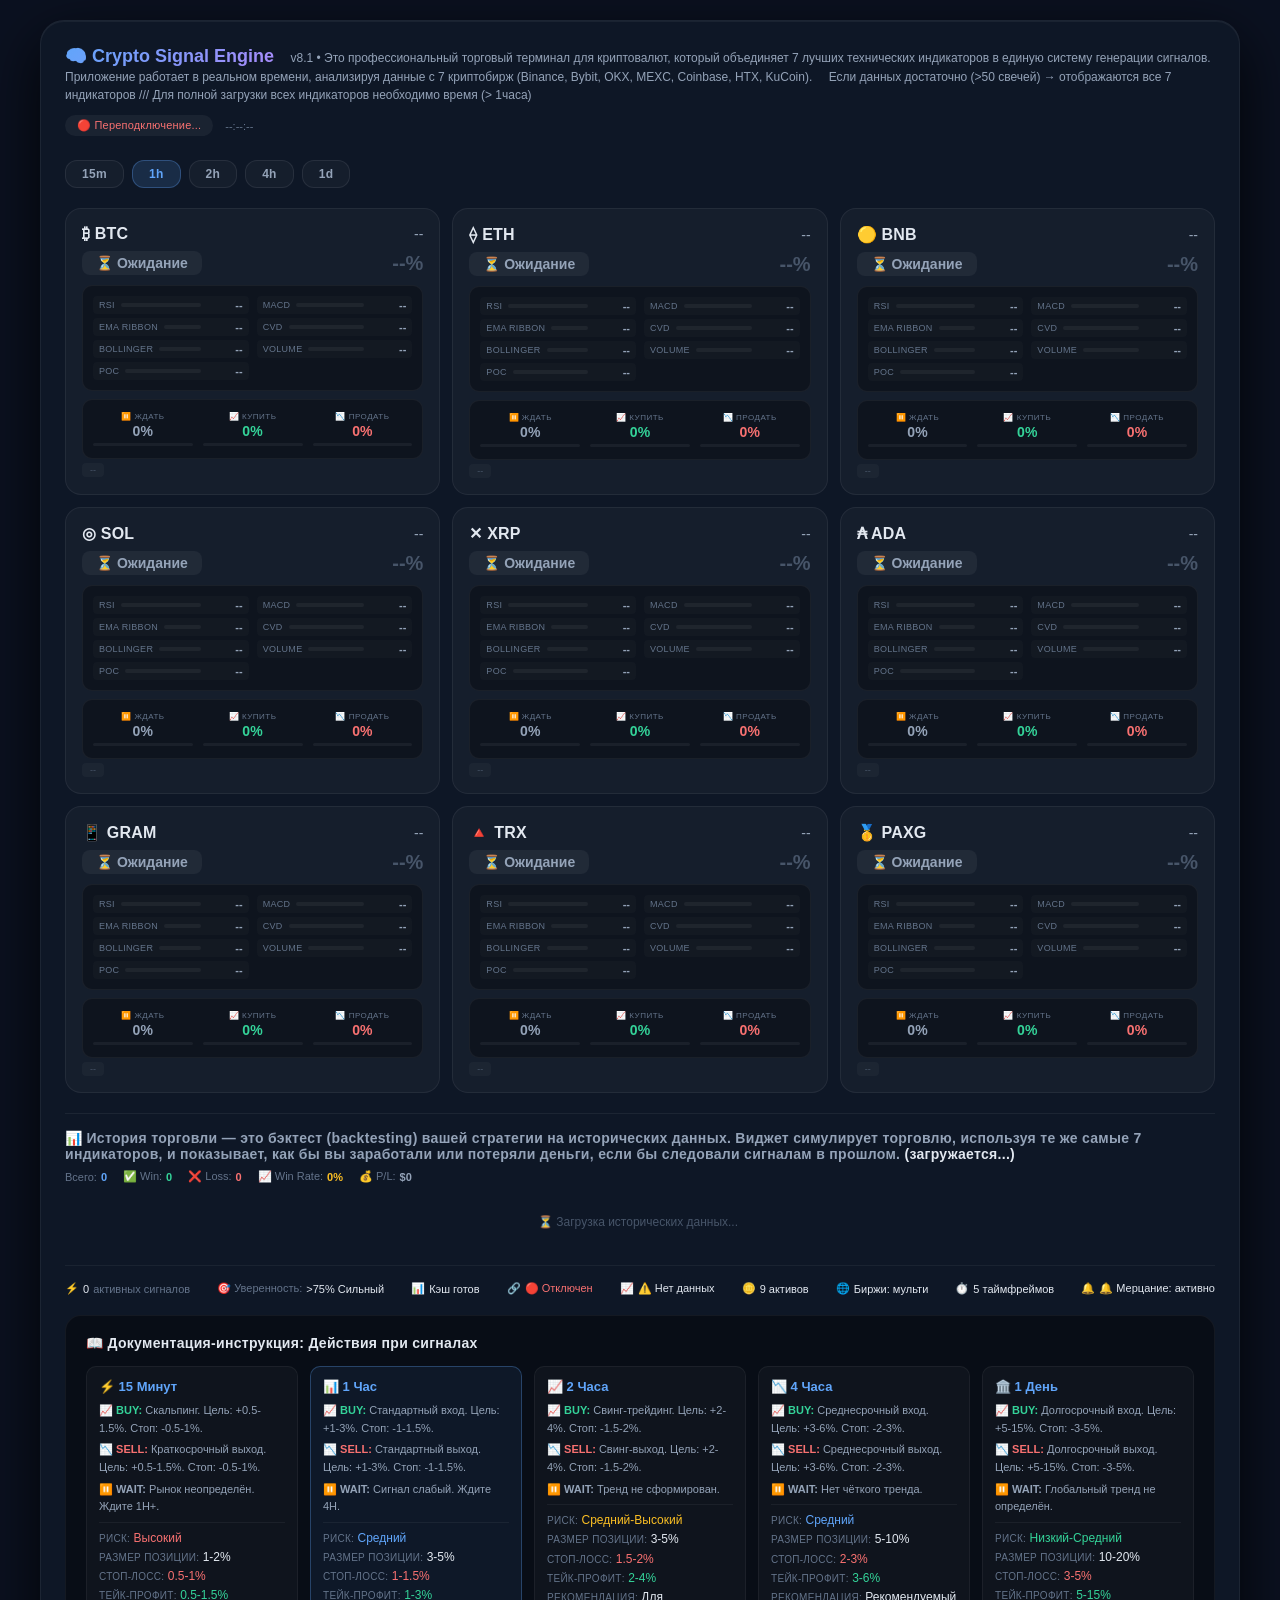
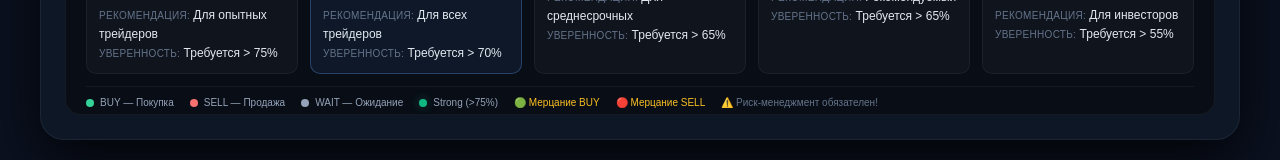
==== CRYPTO_SIGNAL_WIDGET.html @ fae48e6e "initial commit" ====
<!DOCTYPE html>
<html lang="ru">
<head>
    <meta charset="UTF-8" />
    <meta name="viewport" content="width=device-width, initial-scale=1.0" />
    <title>Crypto Signal Widget — Все 7 Индикаторов</title>
    <style>
        /* ============================================================
               GLOBAL RESET & BASE STYLES
            ============================================================ */
        * {
            margin: 0;
            padding: 0;
            box-sizing: border-box;
        }

        body {
            background: #0b1120;
            display: flex;
            justify-content: center;
            align-items: flex-start;
            min-height: 100vh;
            font-family: 'Inter', -apple-system, BlinkMacSystemFont, 'Segoe UI', Roboto, sans-serif;
            padding: 20px;
            margin: 0;
        }

        #signal-widget {
            width: 100%;
            max-width: 1200px;
            margin: 0 auto;
        }

        /* ============================================================
               WIDGET CORE STYLES
            ============================================================ */
        .crypto-signal-widget {
            font-family: 'Inter', -apple-system, BlinkMacSystemFont, 'Segoe UI', Roboto, sans-serif;
            background: rgba(16, 24, 40, 0.92);
            backdrop-filter: blur(20px);
            -webkit-backdrop-filter: blur(20px);
            border-radius: 24px;
            padding: 24px;
            box-shadow: 0 20px 60px rgba(0, 0, 0, 0.8), inset 0 1px 0 rgba(255, 255, 255, 0.05);
            border: 1px solid rgba(255, 255, 255, 0.06);
            color: #e2e8f0;
            transition: all 0.3s ease;
        }

        .widget-header {
            display: flex;
            justify-content: space-between;
            align-items: center;
            margin-bottom: 24px;
            flex-wrap: wrap;
            gap: 12px;
        }

        .widget-title {
            font-size: 18px;
            font-weight: 700;
            background: linear-gradient(135deg, #60a5fa, #a78bfa);
            -webkit-background-clip: text;
            -webkit-text-fill-color: transparent;
            background-clip: text;
        }

        .widget-version {
            font-size: 12px;
            color: #94a3b8;
            margin-left: 12px;
            font-weight: 400;
            -webkit-text-fill-color: #94a3b8;
        }

        .widget-status-group {
            display: flex;
            align-items: center;
            gap: 12px;
            flex-wrap: wrap;
        }

        .ws-status {
            font-size: 11px;
            color: #94a3b8;
            background: rgba(255, 255, 255, 0.05);
            padding: 4px 12px;
            border-radius: 20px;
            font-weight: 500;
            letter-spacing: 0.2px;
        }

        .last-update {
            font-size: 11px;
            color: #64748b;
            font-weight: 400;
        }

        .tf-group {
            display: flex;
            gap: 8px;
            margin-bottom: 20px;
            flex-wrap: wrap;
        }

        .tf-btn {
            padding: 6px 16px;
            border-radius: 12px;
            border: 1px solid rgba(255, 255, 255, 0.08);
            background: rgba(255, 255, 255, 0.03);
            color: #94a3b8;
            font-size: 12px;
            font-weight: 600;
            cursor: pointer;
            transition: all 0.2s ease;
            letter-spacing: 0.3px;
            font-family: inherit;
            outline: none;
        }

        .tf-btn:hover {
            background: rgba(255, 255, 255, 0.08);
        }

        .tf-btn.active {
            background: rgba(96, 165, 250, 0.15);
            color: #60a5fa;
            border-color: rgba(96, 165, 250, 0.3);
        }

        /* ============================================================
               СИГНАЛЬНАЯ СЕТКА — КАРТОЧКИ
            ============================================================ */
        .signal-grid {
            display: grid;
            grid-template-columns: repeat(auto-fit, minmax(280px, 1fr));
            gap: 12px;
            margin-bottom: 16px;
        }

        .signal-card {
            background: rgba(255, 255, 255, 0.03);
            border-radius: 16px;
            padding: 16px;
            border: 1px solid rgba(255, 255, 255, 0.06);
            transition: all 0.3s ease;
            cursor: default;
            position: relative;
            overflow: visible;
        }

        .signal-card:hover {
            background: rgba(255, 255, 255, 0.06);
            border-color: rgba(96, 165, 250, 0.2);
            transform: translateY(-2px);
            box-shadow: 0 8px 25px rgba(0, 0, 0, 0.3);
        }

        /* ============================================================
               МЕРЦАЮЩАЯ ОБВОДКА
            ============================================================ */
        @keyframes glow-border-green-60 { 0% { border-color: rgba(52,211,153,0.2); } 50% { border-color: rgba(52,211,153,0.5); } 100% { border-color: rgba(52,211,153,0.2); } }
        @keyframes glow-border-green-65 { 0% { border-color: rgba(52,211,153,0.3); } 50% { border-color: rgba(52,211,153,0.6); } 100% { border-color: rgba(52,211,153,0.3); } }
        @keyframes glow-border-green-70 { 0% { border-color: rgba(52,211,153,0.4); } 50% { border-color: rgba(52,211,153,0.7); } 100% { border-color: rgba(52,211,153,0.4); } }
        @keyframes glow-border-green-75 { 0% { border-color: rgba(52,211,153,0.5); } 50% { border-color: #34d399; } 100% { border-color: rgba(52,211,153,0.5); } }
        @keyframes glow-border-green-80 { 0% { border-color: rgba(52,211,153,0.6); } 50% { border-color: #10b981; box-shadow:0 0 20px rgba(52,211,153,0.2); } 100% { border-color: rgba(52,211,153,0.6); } }

        @keyframes glow-border-red-60 { 0% { border-color: rgba(248,113,113,0.2); } 50% { border-color: rgba(248,113,113,0.5); } 100% { border-color: rgba(248,113,113,0.2); } }
        @keyframes glow-border-red-65 { 0% { border-color: rgba(248,113,113,0.3); } 50% { border-color: rgba(248,113,113,0.6); } 100% { border-color: rgba(248,113,113,0.3); } }
        @keyframes glow-border-red-70 { 0% { border-color: rgba(248,113,113,0.4); } 50% { border-color: rgba(248,113,113,0.7); } 100% { border-color: rgba(248,113,113,0.4); } }
        @keyframes glow-border-red-75 { 0% { border-color: rgba(248,113,113,0.5); } 50% { border-color: #f87171; } 100% { border-color: rgba(248,113,113,0.5); } }
        @keyframes glow-border-red-80 { 0% { border-color: rgba(248,113,113,0.6); } 50% { border-color: #ef4444; box-shadow:0 0 20px rgba(248,113,113,0.2); } 100% { border-color: rgba(248,113,113,0.6); } }

        .signal-card.buy-60 { animation: glow-border-green-60 2s ease-in-out infinite; }
        .signal-card.buy-65 { animation: glow-border-green-65 1.5s ease-in-out infinite; }
        .signal-card.buy-70 { animation: glow-border-green-70 1.2s ease-in-out infinite; }
        .signal-card.buy-75 { animation: glow-border-green-75 0.9s ease-in-out infinite; }
        .signal-card.buy-80 { animation: glow-border-green-80 0.6s ease-in-out infinite; }

        .signal-card.sell-60 { animation: glow-border-red-60 2s ease-in-out infinite; }
        .signal-card.sell-65 { animation: glow-border-red-65 1.5s ease-in-out infinite; }
        .signal-card.sell-70 { animation: glow-border-red-70 1.2s ease-in-out infinite; }
        .signal-card.sell-75 { animation: glow-border-red-75 0.9s ease-in-out infinite; }
        .signal-card.sell-80 { animation: glow-border-red-80 0.6s ease-in-out infinite; }

        .signal-card.neutral { animation: none !important; border-color: rgba(255,255,255,0.06) !important; box-shadow: none !important; }

        /* ============================================================
               БЭЙДЖ УРОВНЯ СИГНАЛА
            ============================================================ */
        .signal-strength-badge {
            position: absolute;
            top: 8px;
            right: 8px;
            font-size: 9px;
            font-weight: 700;
            padding: 2px 10px;
            border-radius: 20px;
            opacity: 0;
            transition: all 0.5s ease;
            letter-spacing: 0.5px;
            z-index: 5;
            text-transform: uppercase;
            pointer-events: none;
            border: 1px solid transparent;
        }
        .signal-strength-badge.visible { opacity: 1; }
        .signal-strength-badge.buy { background: rgba(52,211,153,0.15); color: #34d399; border-color: rgba(52,211,153,0.3); }
        .signal-strength-badge.buy-strong { background: rgba(52,211,153,0.25); color: #10b981; border-color: rgba(52,211,153,0.5); }
        .signal-strength-badge.sell { background: rgba(248,113,113,0.15); color: #f87171; border-color: rgba(248,113,113,0.3); }
        .signal-strength-badge.sell-strong { background: rgba(248,113,113,0.25); color: #ef4444; border-color: rgba(248,113,113,0.5); }

        /* ============================================================
               ВСЕ 7 ИНДИКАТОРОВ
            ============================================================ */
        .indicators-grid {
            display: grid;
            grid-template-columns: 1fr 1fr;
            gap: 4px 8px;
            margin: 10px 0 8px 0;
            padding: 10px;
            background: rgba(0, 0, 0, 0.3);
            border-radius: 10px;
            border: 1px solid rgba(255, 255, 255, 0.05);
            min-height: 70px;
        }

        .indicator-item {
            display: flex;
            justify-content: space-between;
            align-items: center;
            padding: 3px 6px;
            border-radius: 4px;
            font-size: 10px;
            font-weight: 500;
            transition: all 0.3s ease;
            background: rgba(255, 255, 255, 0.02);
        }

        .indicator-item .ind-label {
            color: #64748b;
            font-weight: 400;
            font-size: 9px;
            text-transform: uppercase;
            letter-spacing: 0.3px;
        }

        .indicator-item .ind-value {
            font-weight: 600;
            font-size: 11px;
            transition: color 0.3s ease;
            min-width: 36px;
            text-align: right;
        }

        .indicator-item .ind-value.bullish { color: #34d399; }
        .indicator-item .ind-value.bearish { color: #f87171; }
        .indicator-item .ind-value.neutral { color: #94a3b8; }
        .indicator-item .ind-value.strong-bullish { color: #10b981; text-shadow: 0 0 10px rgba(52,211,153,0.3); }
        .indicator-item .ind-value.strong-bearish { color: #ef4444; text-shadow: 0 0 10px rgba(248,113,113,0.3); }

        .indicator-bar-wrap {
            flex: 1;
            margin: 0 6px;
            height: 4px;
            background: rgba(255, 255, 255, 0.05);
            border-radius: 4px;
            overflow: hidden;
            position: relative;
        }
        .indicator-bar-fill {
            height: 100%;
            border-radius: 4px;
            transition: width 0.8s cubic-bezier(0.4, 0, 0.2, 1);
            width: 50%;
        }
        .indicator-bar-fill.bullish { background: linear-gradient(90deg, #34d399, #6ee7b7); }
        .indicator-bar-fill.bearish { background: linear-gradient(90deg, #f87171, #fca5a5); }
        .indicator-bar-fill.neutral { background: linear-gradient(90deg, #64748b, #94a3b8); }

        /* ============================================================
               ИНДИКАТОРЫ ДЕЙСТВИЙ (WAIT/BUY/SELL)
            ============================================================ */
        .action-indicators {
            display: flex;
            gap: 6px;
            margin: 8px 0 4px 0;
            padding: 8px;
            background: rgba(0, 0, 0, 0.3);
            border-radius: 10px;
            border: 1px solid rgba(255, 255, 255, 0.05);
        }

        .action-indicator {
            flex: 1;
            text-align: center;
            padding: 4px 2px;
            border-radius: 6px;
            font-size: 10px;
            font-weight: 600;
            letter-spacing: 0.2px;
            transition: all 0.4s ease;
            position: relative;
        }

        .action-indicator .label {
            display: block;
            font-size: 8px;
            font-weight: 400;
            color: #64748b;
            text-transform: uppercase;
            margin-bottom: 2px;
            letter-spacing: 0.5px;
        }

        .action-indicator .value {
            display: block;
            font-size: 14px;
            font-weight: 700;
            transition: color 0.3s ease;
        }

        .action-indicator .bar-bg {
            width: 100%;
            height: 3px;
            background: rgba(255, 255, 255, 0.05);
            border-radius: 4px;
            margin-top: 4px;
            overflow: hidden;
            position: relative;
        }

        .action-indicator .bar-fill {
            height: 100%;
            border-radius: 4px;
            transition: width 0.8s cubic-bezier(0.4, 0, 0.2, 1);
            width: 0%;
        }

        .action-indicator.wait .bar-fill { background: linear-gradient(90deg, #64748b, #94a3b8); }
        .action-indicator.buy .bar-fill { background: linear-gradient(90deg, #34d399, #6ee7b7); }
        .action-indicator.sell .bar-fill { background: linear-gradient(90deg, #f87171, #fca5a5); }

        .action-indicator.wait.active { background: rgba(148,163,184,0.1); }
        .action-indicator.buy.active { background: rgba(52,211,153,0.1); }
        .action-indicator.sell.active { background: rgba(248,113,113,0.1); }

        .action-indicator.wait .value { color: #94a3b8; }
        .action-indicator.buy .value { color: #34d399; }
        .action-indicator.sell .value { color: #f87171; }

        @keyframes pulse-glow { 0%,100% { opacity:1; } 50% { opacity:0.7; } }
        .action-indicator.active .value { animation: pulse-glow 2s ease-in-out infinite; }

        .card-footer {
            margin-top: 4px;
            display: flex;
            gap: 4px;
            flex-wrap: wrap;
        }

        .tf-signal {
            font-size: 9px;
            color: #475569;
            background: rgba(255, 255, 255, 0.03);
            padding: 2px 8px;
            border-radius: 4px;
            font-weight: 500;
            transition: color 0.3s ease;
        }

        .card-header {
            display: flex;
            justify-content: space-between;
            align-items: center;
            margin-bottom: 8px;
        }

        .asset-name {
            font-weight: 700;
            font-size: 16px;
            letter-spacing: 0.2px;
        }

        .asset-price {
            font-size: 14px;
            color: #94a3b8;
            font-weight: 500;
        }

        .card-body {
            display: flex;
            justify-content: space-between;
            align-items: center;
            margin-bottom: 10px;
        }

        .signal-direction {
            font-size: 14px;
            font-weight: 600;
            padding: 4px 14px;
            border-radius: 8px;
            background: rgba(255, 255, 255, 0.05);
            color: #94a3b8;
            transition: all 0.3s ease;
        }

        .signal-confidence {
            font-size: 20px;
            font-weight: 700;
            color: #475569;
            transition: color 0.3s ease;
        }

        /* ============================================================
               ИСТОРИЯ ТОРГОВЛИ
            ============================================================ */
        .trade-history-section {
            margin-top: 20px;
            padding-top: 16px;
            border-top: 1px solid rgba(255, 255, 255, 0.06);
        }

        .trade-history-header {
            display: flex;
            justify-content: space-between;
            align-items: center;
            margin-bottom: 12px;
            flex-wrap: wrap;
            gap: 8px;
        }

        .trade-history-title {
            font-size: 14px;
            font-weight: 600;
            color: #94a3b8;
            letter-spacing: 0.3px;
        }

        .trade-history-title span { color: #e2e8f0; }

        .trade-history-stats {
            display: flex;
            gap: 16px;
            font-size: 11px;
            color: #64748b;
            flex-wrap: wrap;
        }

        .trade-history-stats .stat-item {
            display: flex;
            align-items: center;
            gap: 4px;
        }
        .trade-history-stats .stat-value { font-weight: 600; color: #e2e8f0; }
        .stat-value.win { color: #34d399; }
        .stat-value.loss { color: #f87171; }
        .stat-value.total { color: #60a5fa; }

        .trade-history-grid {
            display: grid;
            grid-template-columns: repeat(auto-fit, minmax(280px, 1fr));
            gap: 10px;
            max-height: 300px;
            overflow-y: auto;
            padding-right: 4px;
        }

        .trade-history-grid::-webkit-scrollbar { width: 4px; }
        .trade-history-grid::-webkit-scrollbar-track { background: rgba(255,255,255,0.02); border-radius: 10px; }
        .trade-history-grid::-webkit-scrollbar-thumb { background: rgba(255,255,255,0.1); border-radius: 10px; }

        .trade-card {
            background: rgba(255, 255, 255, 0.03);
            border-radius: 10px;
            padding: 10px 12px;
            border: 1px solid rgba(255, 255, 255, 0.04);
            transition: all 0.2s ease;
            display: flex;
            justify-content: space-between;
            align-items: center;
        }

        .trade-card:hover {
            background: rgba(255, 255, 255, 0.06);
            border-color: rgba(255, 255, 255, 0.08);
        }

        .trade-card .trade-info { display: flex; flex-direction: column; gap: 2px; }
        .trade-card .trade-asset { font-weight: 600; font-size: 12px; color: #e2e8f0; }
        .trade-card .trade-detail { font-size: 10px; color: #64748b; }
        .trade-card .trade-result { text-align: right; }
        .trade-card .trade-profit { font-weight: 700; font-size: 13px; }
        .trade-card .trade-profit.positive { color: #34d399; }
        .trade-card .trade-profit.negative { color: #f87171; }
        .trade-card .trade-profit.neutral { color: #94a3b8; }
        .trade-card .trade-time { font-size: 9px; color: #475569; }

        .trade-direction-badge {
            font-size: 9px;
            padding: 2px 8px;
            border-radius: 4px;
            font-weight: 600;
        }
        .trade-direction-badge.buy-badge { background: rgba(52,211,153,0.15); color: #34d399; }
        .trade-direction-badge.sell-badge { background: rgba(248,113,113,0.15); color: #f87171; }

        /* ============================================================
               ФУТЕР
            ============================================================ */
        .widget-footer {
            display: flex;
            justify-content: space-between;
            font-size: 11px;
            color: #64748b;
            border-top: 1px solid rgba(255, 255, 255, 0.05);
            padding-top: 16px;
            margin-top: 16px;
            flex-wrap: wrap;
            gap: 8px;
        }
        .footer-stat { display: flex; align-items: center; gap: 4px; }
        .footer-stat span { color: #e2e8f0; font-weight: 500; }

        /* ============================================================
               ДОКУМЕНТАЦИЯ
            ============================================================ */
        .documentation-section {
            margin-top: 20px;
            padding: 16px 20px;
            background: rgba(0, 0, 0, 0.4);
            border-radius: 16px;
            border: 1px solid rgba(255, 255, 255, 0.05);
            font-size: 12px;
            line-height: 1.6;
            color: #94a3b8;
            max-height: 400px;
            overflow-y: auto;
        }

        .documentation-section::-webkit-scrollbar { width: 4px; }
        .documentation-section::-webkit-scrollbar-track { background: rgba(255,255,255,0.02); border-radius: 10px; }
        .documentation-section::-webkit-scrollbar-thumb { background: rgba(255,255,255,0.1); border-radius: 10px; }

        .documentation-section h3 {
            color: #e2e8f0;
            font-size: 14px;
            margin-bottom: 12px;
            font-weight: 600;
            letter-spacing: 0.3px;
        }

        .documentation-section .doc-grid {
            display: grid;
            grid-template-columns: repeat(auto-fit, minmax(200px, 1fr));
            gap: 12px;
            margin-bottom: 12px;
        }

        .documentation-section .doc-card {
            background: rgba(255, 255, 255, 0.03);
            border-radius: 10px;
            padding: 10px 12px;
            border: 1px solid rgba(255, 255, 255, 0.05);
        }

        .documentation-section .doc-card .tf-name {
            font-weight: 600;
            color: #60a5fa;
            font-size: 13px;
        }

        .documentation-section .doc-card .action-buy { color: #34d399; font-weight: 600; }
        .documentation-section .doc-card .action-sell { color: #f87171; font-weight: 600; }
        .documentation-section .doc-card .action-wait { color: #94a3b8; font-weight: 600; }

        .documentation-section .doc-card .risk-label {
            color: #64748b;
            font-size: 10px;
            text-transform: uppercase;
            letter-spacing: 0.3px;
        }
        .documentation-section .doc-card .risk-value { color: #e2e8f0; font-weight: 500; }

        .doc-legend {
            display: flex;
            gap: 16px;
            flex-wrap: wrap;
            padding: 8px 0;
            border-top: 1px solid rgba(255, 255, 255, 0.05);
            margin-top: 8px;
        }

        .doc-legend .legend-item {
            display: flex;
            align-items: center;
            gap: 6px;
            font-size: 10px;
            color: #94a3b8;
        }

        .doc-legend .legend-dot {
            width: 8px;
            height: 8px;
            border-radius: 50%;
            display: inline-block;
        }

        .doc-legend .legend-dot.buy-dot { background: #34d399; }
        .doc-legend .legend-dot.sell-dot { background: #f87171; }
        .doc-legend .legend-dot.wait-dot { background: #94a3b8; }
        .doc-legend .legend-dot.strong-dot { background: #10b981; box-shadow: 0 0 10px rgba(52,211,153,0.3); }

        /* ============================================================
               RESPONSIVE
            ============================================================ */
        @media (max-width: 640px) {
            .crypto-signal-widget { padding: 16px; }
            .signal-grid { grid-template-columns: 1fr; gap: 8px; }
            .signal-card { padding: 12px; }
            .widget-title { font-size: 16px; }
            .widget-version { display: none; }
            .widget-header { flex-direction: column; align-items: flex-start; }
            .widget-status-group { width: 100%; justify-content: space-between; }
            .action-indicators { flex-direction: row; gap: 4px; padding: 6px; }
            .action-indicator .value { font-size: 12px; }
            .action-indicator .label { font-size: 7px; }
            .indicators-grid { grid-template-columns: 1fr 1fr; gap: 3px 6px; padding: 8px; }
            .indicator-item { font-size: 9px; padding: 2px 4px; }
            .indicator-item .ind-value { font-size: 10px; min-width: 30px; }
            .trade-history-grid { grid-template-columns: 1fr; max-height: 200px; }
            .trade-history-stats { font-size: 10px; gap: 8px; }
            .signal-strength-badge { font-size: 7px; padding: 1px 6px; top: 4px; right: 4px; }
        }

        @media (max-width: 400px) {
            .indicators-grid { grid-template-columns: 1fr 1fr; }
        }

        ::-webkit-scrollbar { width: 4px; height: 4px; }
        ::-webkit-scrollbar-track { background: rgba(255,255,255,0.02); border-radius: 10px; }
        ::-webkit-scrollbar-thumb { background: rgba(255,255,255,0.1); border-radius: 10px; }
        ::-webkit-scrollbar-thumb:hover { background: rgba(255,255,255,0.2); }
    </style>
</head>
<body>

    <div id="signal-widget"></div>

    <script>
        /**
         * ================================================================
         *  CRYPTO SIGNAL WIDGET — ИСПРАВЛЕННАЯ ВЕРСИЯ 8.1
         *  
         *  ИСПРАВЛЕНИЯ:
         *  - Исправлена ошибка с createEmptySignal при вызове без параметров
         *  - Добавлены проверки на существование DOM элементов
         *  - Исправлена обработка индикаторов при пустых данных
         *  - Улучшена отказоустойчивость загрузчика
         *  - Исправлено обновление UI при отсутствии данных
         * ================================================================
         */

        (function() {
            'use strict';

            // ============================================================
            //  КОНФИГУРАЦИЯ
            // ============================================================

            const CONFIG = {
                assets: ['BTC', 'ETH', 'BNB', 'SOL', 'XRP', 'ADA', 'GRAM', 'TRX', 'PAXG'],
                symbolMap: {
                    'BTC': 'BTCUSDT',
                    'ETH': 'ETHUSDT',
                    'BNB': 'BNBUSDT',
                    'SOL': 'SOLUSDT',
                    'XRP': 'XRPUSDT',
                    'ADA': 'ADAUSDT',
                    'GRAM': 'GRAMUSDT',
                    'TRX': 'TRXUSDT',
                    'PAXG': 'PAXGUSDT'
                },
                timeframes: ['15m', '1h', '2h', '4h', '1d'],
                wsEndpoint: 'wss://stream.binance.com:9443/ws',
                cacheTTL: 300000,
                maxCandles: 1000,
                historyCandles: 1500,
                minCandlesRequired: 50,
                trading: {
                    minConfidence: 65,
                    minProfitPercent: 1.0,
                    maxLossPercent: 2.0,
                    positionSize: 1000
                }
            };

            // ============================================================
            //  МУЛЬТИ-БИРЖЕВОЙ ЗАГРУЗЧИК
            // ============================================================

            const EXCHANGE_CONFIG = {
                restEndpoints: [
                    { id: 'binance', url: 'https://api.binance.com/api/v3/klines', format: 'binance' },
                    { id: 'bybit', url: 'https://api.bybit.com/v5/market/kline', format: 'bybit' },
                    { id: 'okx', url: 'https://www.okx.com/api/v5/market/history-candles', format: 'okx' },
                    { id: 'mexc', url: 'https://api.mexc.com/api/v3/klines', format: 'binance' },
                    { id: 'coinbase', url: 'https://api.exchange.coinbase.com/products', format: 'coinbase' },
                    { id: 'htx', url: 'https://api.huobi.pro/market/history/kline', format: 'htx' },
                    { id: 'kucoin', url: 'https://api.kucoin.com/api/v1/market/candles', format: 'kucoin' }
                ],
                timeout: 8000
            };

            const ASSET_DISPLAY_NAMES = {
                'BTC': '₿ BTC',
                'ETH': '⟠ ETH',
                'BNB': '🟡 BNB',
                'SOL': '◎ SOL',
                'XRP': '✕ XRP',
                'ADA': '₳ ADA',
                'GRAM': '📱 GRAM',
                'TRX': '🔺 TRX',
                'PAXG': '🥇 PAXG'
            };

            const INDICATOR_LABELS = {
                rsi: 'RSI',
                macd: 'MACD',
                ema: 'EMA Ribbon',
                cvd: 'CVD',
                bb: 'Bollinger',
                volume: 'Volume',
                poc: 'POC'
            };

            // ============================================================
            //  ДОКУМЕНТАЦИЯ
            // ============================================================

            const TRADING_GUIDE = {
                '15m': {
                    name: '15 Минут',
                    icon: '⚡',
                    action: { BUY: 'Скальпинг. Цель: +0.5-1.5%. Стоп: -0.5-1%.', SELL: 'Краткосрочный выход. Цель: +0.5-1.5%. Стоп: -0.5-1%.', WAIT: 'Рынок неопределён. Ждите 1H+.' },
                    risk: 'Высокий',
                    riskLevel: 'high',
                    recommended: 'Для опытных трейдеров',
                    positionSize: '1-2%',
                    stopLoss: '0.5-1%',
                    takeProfit: '0.5-1.5%',
                    confidence: 'Требуется > 75%'
                },
                '1h': {
                    name: '1 Час',
                    icon: '📊',
                    action: { BUY: 'Стандартный вход. Цель: +1-3%. Стоп: -1-1.5%.', SELL: 'Стандартный выход. Цель: +1-3%. Стоп: -1-1.5%.', WAIT: 'Сигнал слабый. Ждите 4H.' },
                    risk: 'Средний',
                    riskLevel: 'medium',
                    recommended: 'Для всех трейдеров',
                    positionSize: '3-5%',
                    stopLoss: '1-1.5%',
                    takeProfit: '1-3%',
                    confidence: 'Требуется > 70%'
                },
                '2h': {
                    name: '2 Часа',
                    icon: '📈',
                    action: { BUY: 'Свинг-трейдинг. Цель: +2-4%. Стоп: -1.5-2%.', SELL: 'Свинг-выход. Цель: +2-4%. Стоп: -1.5-2%.', WAIT: 'Тренд не сформирован.' },
                    risk: 'Средний-Высокий',
                    riskLevel: 'medium-high',
                    recommended: 'Для среднесрочных',
                    positionSize: '3-5%',
                    stopLoss: '1.5-2%',
                    takeProfit: '2-4%',
                    confidence: 'Требуется > 65%'
                },
                '4h': {
                    name: '4 Часа',
                    icon: '📉',
                    action: { BUY: 'Среднесрочный вход. Цель: +3-6%. Стоп: -2-3%.', SELL: 'Среднесрочный выход. Цель: +3-6%. Стоп: -2-3%.', WAIT: 'Нет чёткого тренда.' },
                    risk: 'Средний',
                    riskLevel: 'medium',
                    recommended: 'Рекомендуемый',
                    positionSize: '5-10%',
                    stopLoss: '2-3%',
                    takeProfit: '3-6%',
                    confidence: 'Требуется > 65%'
                },
                '1d': {
                    name: '1 День',
                    icon: '🏛️',
                    action: { BUY: 'Долгосрочный вход. Цель: +5-15%. Стоп: -3-5%.', SELL: 'Долгосрочный выход. Цель: +5-15%. Стоп: -3-5%.', WAIT: 'Глобальный тренд не определён.' },
                    risk: 'Низкий-Средний',
                    riskLevel: 'low-medium',
                    recommended: 'Для инвесторов',
                    positionSize: '10-20%',
                    stopLoss: '3-5%',
                    takeProfit: '5-15%',
                    confidence: 'Требуется > 55%'
                }
            };

            // ============================================================
            //  СОСТОЯНИЕ
            // ============================================================

            const state = {
                marketData: new Map(),
                signals: new Map(),
                actionScores: new Map(),
                indicatorScores: new Map(),
                tradeHistory: [],
                tradeStats: { totalTrades: 0, wins: 0, losses: 0, totalProfit: 0, winRate: 0, avgProfit: 0 },
                ws: null,
                reconnectAttempts: 0,
                maxReconnectAttempts: 10,
                isConnected: false,
                updateInterval: null,
                signalThrottle: null,
                currentTF: '1h',
                historyLoaded: false,
                assetAvailability: {},
                loadingStatus: {},
                dataLoadAttempts: {}
            };

            const cache = new Map();
            const els = {};

            // ============================================================
            //  МУЛЬТИ-БИРЖЕВОЙ ЗАГРУЗЧИК
            // ============================================================

            async function fetchHistoricalData(symbol, limit, interval) {
                limit = limit || CONFIG.historyCandles;
                interval = interval || '1h';

                const intervalMap = {
                    '15m': { binance: '15m', bybit: '15', okx: '15m', mexc: '15m', htx: '15min', kucoin: '15min' },
                    '1h': { binance: '1h', bybit: '60', okx: '1H', mexc: '1h', htx: '60min', kucoin: '1hour' },
                    '2h': { binance: '2h', bybit: '120', okx: '2H', mexc: '2h', htx: '2hour', kucoin: '2hour' },
                    '4h': { binance: '4h', bybit: '240', okx: '4H', mexc: '4h', htx: '4hour', kucoin: '4hour' },
                    '1d': { binance: '1d', bybit: 'D', okx: '1D', mexc: '1d', htx: '1day', kucoin: '1day' }
                };

                for (const exchange of EXCHANGE_CONFIG.restEndpoints) {
                    try {
                        const startTime = performance.now();
                        let url = '';
                        const intervalStr = intervalMap[interval]?.[exchange.id] || '1h';

                        switch (exchange.id) {
                            case 'binance':
                                url = `${exchange.url}?symbol=${symbol}&interval=${intervalStr}&limit=${limit}`;
                                break;
                            case 'bybit':
                                url = `${exchange.url}?symbol=${symbol}&interval=${intervalStr}&limit=${limit}`;
                                break;
                            case 'okx':
                                url = `${exchange.url}?instId=${symbol}&bar=${intervalStr}&limit=${limit}`;
                                break;
                            case 'mexc':
                                url = `${exchange.url}?symbol=${symbol}&interval=${intervalStr}&limit=${limit}`;
                                break;
                            case 'coinbase':
                                const granularity = interval === '1h' ? 3600 : interval === '15m' ? 900 : interval === '2h' ?
                                    7200 : interval === '4h' ? 14400 : 86400;
                                url = `${exchange.url}/${symbol}/candles?granularity=${granularity}`;
                                break;
                            case 'htx':
                                url = `${exchange.url}?symbol=${symbol.toLowerCase()}&period=${intervalStr}&size=${limit}`;
                                break;
                            case 'kucoin':
                                url = `${exchange.url}?symbol=${symbol}&type=${intervalStr}&limit=${limit}`;
                                break;
                            default:
                                continue;
                        }

                        const controller = new AbortController();
                        const timeoutId = setTimeout(() => controller.abort(), EXCHANGE_CONFIG.timeout);

                        const response = await fetch(url, {
                            headers: { 'Accept': 'application/json', 'User-Agent': 'Mozilla/5.0' },
                            signal: controller.signal
                        });

                        clearTimeout(timeoutId);

                        if (!response.ok) continue;

                        const data = await response.json();
                        const endTime = performance.now();

                        let candles = parseExchangeData(data, exchange.id);

                        if (candles && candles.length >= CONFIG.minCandlesRequired) {
                            return candles;
                        }

                    } catch (error) {
                        // Продолжаем со следующей биржей
                    }
                }

                return [];
            }

            function parseExchangeData(data, exchangeId) {
                try {
                    switch (exchangeId) {
                        case 'binance':
                        case 'mexc':
                            return data.map(k => ({
                                time: k[0],
                                open: parseFloat(k[1]),
                                high: parseFloat(k[2]),
                                low: parseFloat(k[3]),
                                close: parseFloat(k[4]),
                                volume: parseFloat(k[5])
                            }));
                        case 'bybit':
                            if (data.result?.list) {
                                return data.result.list.map(k => ({
                                    time: parseInt(k[0]),
                                    open: parseFloat(k[1]),
                                    high: parseFloat(k[2]),
                                    low: parseFloat(k[3]),
                                    close: parseFloat(k[4]),
                                    volume: parseFloat(k[5])
                                }));
                            }
                            return [];
                        case 'okx':
                            if (data.data) {
                                return data.data.map(k => ({
                                    time: parseInt(k[0]),
                                    open: parseFloat(k[1]),
                                    high: parseFloat(k[2]),
                                    low: parseFloat(k[3]),
                                    close: parseFloat(k[4]),
                                    volume: parseFloat(k[5])
                                }));
                            }
                            return [];
                        case 'coinbase':
                            return data.map(k => ({
                                time: parseInt(k[0]) * 1000,
                                open: parseFloat(k[3]),
                                high: parseFloat(k[2]),
                                low: parseFloat(k[1]),
                                close: parseFloat(k[4]),
                                volume: parseFloat(k[5])
                            }));
                        case 'htx':
                            if (data.data) {
                                return data.data.map(k => ({
                                    time: parseInt(k[0]) * 1000,
                                    open: parseFloat(k[1]),
                                    high: parseFloat(k[2]),
                                    low: parseFloat(k[3]),
                                    close: parseFloat(k[4]),
                                    volume: parseFloat(k[5])
                                }));
                            }
                            return [];
                        case 'kucoin':
                            if (data.data) {
                                return data.data.map(k => ({
                                    time: parseInt(k[0]),
                                    open: parseFloat(k[1]),
                                    high: parseFloat(k[2]),
                                    low: parseFloat(k[3]),
                                    close: parseFloat(k[4]),
                                    volume: parseFloat(k[5])
                                }));
                            }
                            return [];
                        default:
                            return [];
                    }
                } catch (e) {
                    return [];
                }
            }

            // ============================================================
            //  РЕНДЕРИНГ
            // ============================================================

            function renderWidget() {
                const container = document.getElementById('signal-widget');
                if (!container) {
                    console.error('❌ Контейнер #signal-widget не найден');
                    return;
                }

                container.innerHTML = `
                    <div class="crypto-signal-widget">
                        <div class="widget-header">
                            <div>
                                <span class="widget-title">🧠 Crypto Signal Engine</span>
                                <span class="widget-version">v8.1 • Это профессиональный торговый терминал для криптовалют, который объединяет 7 лучших технических индикаторов в единую систему генерации сигналов. Приложение работает в реальном времени, анализируя данные с 7 криптобирж (Binance, Bybit, OKX, MEXC, Coinbase, HTX, KuCoin).</span>
                                <span class="widget-version">Если данных достаточно (>50 свечей) → отображаются все 7 индикаторов ///  Для полной загрузки всех индикаторов необходимо время (> 1часа)</span> \n
                            </div>
                            <div class="widget-status-group">
                                <span class="ws-status" id="ws-status">⚡ Подключение...</span>
                                <span class="last-update" id="last-update">--:--:--</span>
                            </div>
                        </div>

                        <div class="tf-group" id="tf-group">
                            ${CONFIG.timeframes.map(tf => `
                                <button class="tf-btn ${tf === '1h' ? 'active' : ''}" data-tf="${tf}">${tf}</button>
                            `).join('')}
                        </div>

                        <div class="signal-grid" id="signal-grid">
                            ${CONFIG.assets.map(asset => `
                                <div class="signal-card neutral" data-asset="${asset}">
                                    <div class="signal-strength-badge" id="badge-${asset}"></div>
                                    <div class="card-header">
                                        <span class="asset-name">${ASSET_DISPLAY_NAMES[asset] || asset}</span>
                                        <span class="asset-price">--</span>
                                    </div>
                                    <div class="card-body">
                                        <span class="signal-direction">⏳ Ожидание</span>
                                        <span class="signal-confidence">--%</span>
                                    </div>
                                    <div class="indicators-grid" id="indicators-${asset}">
                                        ${['rsi', 'macd', 'ema', 'cvd', 'bb', 'volume', 'poc'].map(ind => `
                                            <div class="indicator-item" data-indicator="${ind}">
                                                <span class="ind-label">${INDICATOR_LABELS[ind]}</span>
                                                <div class="indicator-bar-wrap">
                                                    <div class="indicator-bar-fill neutral" style="width:0%"></div>
                                                </div>
                                                <span class="ind-value neutral">--</span>
                                            </div>
                                        `).join('')}
                                    </div>
                                    <div class="action-indicators" id="action-${asset}">
                                        <div class="action-indicator wait" data-action="wait">
                                            <span class="label">⏸️ Ждать</span>
                                            <span class="value">0%</span>
                                            <div class="bar-bg"><div class="bar-fill" style="width:0%"></div></div>
                                        </div>
                                        <div class="action-indicator buy" data-action="buy">
                                            <span class="label">📈 Купить</span>
                                            <span class="value">0%</span>
                                            <div class="bar-bg"><div class="bar-fill" style="width:0%"></div></div>
                                        </div>
                                        <div class="action-indicator sell" data-action="sell">
                                            <span class="label">📉 Продать</span>
                                            <span class="value">0%</span>
                                            <div class="bar-bg"><div class="bar-fill" style="width:0%"></div></div>
                                        </div>
                                    </div>
                                    <div class="card-footer">
                                        <span class="tf-signal">--</span>
                                    </div>
                                </div>
                            `).join('')}
                        </div>

                        <div class="trade-history-section">
                            <div class="trade-history-header">
                                <div class="trade-history-title">📊 История торговли — это бэктест (backtesting) вашей стратегии на исторических данных. Виджет симулирует торговлю, используя те же самые 7 индикаторов, и показывает, как бы вы заработали или потеряли деньги, если бы следовали сигналам в прошлом. <span id="history-asset-count">(загружается...)</span></div>
                                <div class="trade-history-stats" id="trade-stats">
                                    <div class="stat-item">Всего: <span class="stat-value total" id="stat-total">0</span></div>
                                    <div class="stat-item">✅ Win: <span class="stat-value win" id="stat-wins">0</span></div>
                                    <div class="stat-item">❌ Loss: <span class="stat-value loss" id="stat-losses">0</span></div>
                                    <div class="stat-item">📈 Win Rate: <span class="stat-value" id="stat-winrate" style="color:#fbbf24;">0%</span></div>
                                    <div class="stat-item">💰 P/L: <span class="stat-value" id="stat-pl" style="color:#94a3b8;">$0</span></div>
                                </div>
                            </div>
                            <div class="trade-history-grid" id="trade-history-grid">
                                <div style="grid-column:1/-1; text-align:center; color:#475569; font-size:12px; padding:20px;">⏳ Загрузка исторических данных...</div>
                            </div>
                        </div>

                        <div class="widget-footer">
                            <div class="footer-stat">⚡ <span id="signal-count">0</span> активных сигналов</div>
                            <div class="footer-stat">🎯 Уверенность: <span style="color:#e2e8f0;">>75% Сильный</span></div>
                            <div class="footer-stat">📊 <span id="cache-status">Кэш готов</span></div>
                            <div class="footer-stat">🔗 <span id="connection-info">WebSocket</span></div>
                            <div class="footer-stat">📈 <span id="history-status">История: загрузка...</span></div>
                            <div class="footer-stat">🪙 <span id="asset-count">${CONFIG.assets.length} активов</span></div>
                            <div class="footer-stat">🌐 <span id="exchange-info">Биржи: мульти</span></div>
                            <div class="footer-stat">⏱️ <span id="tf-info">5 таймфреймов</span></div>
                            <div class="footer-stat">🔔 <span id="visual-status">Мерцание: активно</span></div>
                        </div>

                        <div class="documentation-section" id="doc-section">
                            <h3>📖 Документация-инструкция: Действия при сигналах</h3>
                            <div class="doc-grid" id="doc-grid">
                                ${CONFIG.timeframes.map(tf => {
                                    const guide = TRADING_GUIDE[tf];
                                    if (!guide) return '';
                                    return `
                                        <div class="doc-card" data-tf="${tf}">
                                            <div class="tf-name">${guide.icon} ${guide.name}</div>
                                            <div style="margin:4px 0; font-size:11px;">
                                                <span class="action-buy">📈 BUY:</span> ${guide.action.BUY}
                                            </div>
                                            <div style="margin:4px 0; font-size:11px;">
                                                <span class="action-sell">📉 SELL:</span> ${guide.action.SELL}
                                            </div>
                                            <div style="margin:4px 0; font-size:11px;">
                                                <span class="action-wait">⏸️ WAIT:</span> ${guide.action.WAIT}
                                            </div>
                                            <div style="margin-top:6px; padding-top:6px; border-top:1px solid rgba(255,255,255,0.05);">
                                                <div><span class="risk-label">Риск:</span> <span class="risk-value" style="color:${guide.riskLevel === 'high' ? '#f87171' : guide.riskLevel === 'medium-high' ? '#fbbf24' : guide.riskLevel === 'medium' ? '#60a5fa' : '#34d399'}">${guide.risk}</span></div>
                                                <div><span class="risk-label">Размер позиции:</span> <span class="risk-value">${guide.positionSize}</span></div>
                                                <div><span class="risk-label">Стоп-лосс:</span> <span class="risk-value" style="color:#f87171;">${guide.stopLoss}</span></div>
                                                <div><span class="risk-label">Тейк-профит:</span> <span class="risk-value" style="color:#34d399;">${guide.takeProfit}</span></div>
                                                <div><span class="risk-label">Рекомендация:</span> <span class="risk-value">${guide.recommended}</span></div>
                                                <div><span class="risk-label">Уверенность:</span> <span class="risk-value">${guide.confidence}</span></div>
                                            </div>
                                        </div>
                                    `;
                                }).join('')}
                            </div>
                            <div class="doc-legend">
                                <span class="legend-item"><span class="legend-dot buy-dot"></span> BUY — Покупка</span>
                                <span class="legend-item"><span class="legend-dot sell-dot"></span> SELL — Продажа</span>
                                <span class="legend-item"><span class="legend-dot wait-dot"></span> WAIT — Ожидание</span>
                                <span class="legend-item"><span class="legend-dot strong-dot"></span> Strong (>75%)</span>
                                <span class="legend-item" style="color:#fbbf24;">🟢 Мерцание BUY</span>
                                <span class="legend-item" style="color:#fbbf24;">🔴 Мерцание SELL</span>
                                <span class="legend-item" style="color:#64748b;">⚠️ Риск-менеджмент обязателен!</span>
                            </div>
                            <div style="margin-top:8px; padding:8px 12px; background:rgba(255,255,255,0.03); border-radius:8px; font-size:11px; color:#94a3b8;">
                                <strong style="color:#e2e8f0;">📌 Общие правила:</strong><br>
                                • Используйте 4H как основной таймфрейм для входа<br>
                                • 1H и 2H — для уточнения точек входа<br>
                                • 15m — только для скальпинга (опытные трейдеры)<br>
                                • 1D — для долгосрочных инвестиций<br>
                                • Всегда используйте стоп-лосс!<br>
                                • Не рискуйте более 2-3% депозита на одну сделку<br>
                                • Диверсифицируйте активы (не более 30% в один актив) 
                                </div>
                            <span>Данное приложение — это мощный инструмент для принятия торговых решений, но не гарантия прибыли.</span>
                            <span>🧠 РАСШИФРОВКА 7 ИНДИКАТОРОВ
                                1. RSI (Индекс относительной силы) — Вес 15%
                                Значение	Сигнал	Баллы
                                RSI < 30	Перепроданность → BUY	+15
                                RSI < 40	Легкая перепроданность → BUY	+5
                                RSI > 70	Перекупленность → SELL	-15
                                RSI > 60	Легкая перекупленность → SELL	-5
                                40-60	Нейтрально	0
                                2. MACD (12, 26, 9) — Вес 20%
                                Ситуация	Сигнал	Баллы
                                Hist > 0 И MACD > Signal	Бычий момент → BUY	+20
                                Hist < 0 И MACD < Signal	Медвежий момент → SELL	-20
                                Hist растет	Усиление бычьего момента → BUY	+10
                                Hist падает	Усиление медвежьего момента → SELL	-10
                                3. EMA Ribbon (8, 13, 21, 50) — Вес 20%
                                Ситуация	Сигнал	Баллы
                                Цена > EMA8 > EMA13 > EMA21 > EMA50	Сильный бычий тренд → BUY	+20
                                Цена < EMA8 < EMA13 < EMA21 < EMA50	Сильный медвежий тренд → SELL	-20
                                4. CVD (Кумулятивный объемный дельта) — Вес 15%
                                Ситуация	Сигнал	Баллы
                                CVD растет и > 0	Покупатели доминируют → BUY	+15
                                CVD падает и < 0	Продавцы доминируют → SELL	-15
                                5. Bollinger Bands (20, 2) — Вес 15%
                                Ситуация	Сигнал	Баллы
                                Цена < Нижняя полоса	Экстремальная перепроданность → BUY	+15
                                Цена > Верхняя полоса	Экстремальная перекупленность → SELL	-15
                                Сужение полос + цена выше среднего	Ожидание пробоя вверх → BUY	+10
                                Сужение полос + цена ниже среднего	Ожидание пробоя вниз → SELL	-10
                                6. Volume Spike (Аномальный объем) — Вес 10%
                                Ситуация	Сигнал	Баллы
                                Объем > 1.5x среднего И цена > EMA8	Подтверждение бычьего движения → BUY	+10
                                Объем > 1.5x среднего И цена < EMA8	Подтверждение медвежьего движения → SELL	-10
                                7. POC (Point of Control) — Вес 5%
                                Ситуация	Сигнал	Баллы
                                Цена у POC И цена > EMA8	Уровень поддержки → BUY	+5
                                Цена у POC И цена < EMA8	Уровень сопротивления → SELL	-5</span>
                        </div>
                    </div>
                `;

                // Сохраняем ссылки
                els.grid = document.getElementById('signal-grid');
                els.status = document.getElementById('ws-status');
                els.lastUpdate = document.getElementById('last-update');
                els.signalCount = document.getElementById('signal-count');
                els.cacheStatus = document.getElementById('cache-status');
                els.connectionInfo = document.getElementById('connection-info');
                els.historyGrid = document.getElementById('trade-history-grid');
                els.historyAssetCount = document.getElementById('history-asset-count');
                els.historyStatus = document.getElementById('history-status');
                els.assetCount = document.getElementById('asset-count');
                els.exchangeInfo = document.getElementById('exchange-info');
                els.tfInfo = document.getElementById('tf-info');
                els.visualStatus = document.getElementById('visual-status');
                els.docGrid = document.getElementById('doc-grid');
                els.tfButtons = document.querySelectorAll('.tf-btn');

                els.statTotal = document.getElementById('stat-total');
                els.statWins = document.getElementById('stat-wins');
                els.statLosses = document.getElementById('stat-losses');
                els.statWinrate = document.getElementById('stat-winrate');
                els.statPl = document.getElementById('stat-pl');

                if (els.tfInfo) els.tfInfo.textContent = `${CONFIG.timeframes.length} таймфреймов`;
                if (els.visualStatus) els.visualStatus.textContent = '🔔 Мерцание: активно';

                els.tfButtons.forEach(btn => {
                    btn.addEventListener('click', function(e) {
                        els.tfButtons.forEach(b => b.classList.remove('active'));
                        this.classList.add('active');
                        state.currentTF = this.dataset.tf;
                        generateSignals();
                        if (els.docGrid) {
                            const cards = els.docGrid.querySelectorAll('.doc-card');
                            cards.forEach(card => {
                                card.style.borderColor = 'rgba(255,255,255,0.05)';
                                card.style.background = 'rgba(255,255,255,0.03)';
                                if (card.dataset.tf === state.currentTF) {
                                    card.style.borderColor = 'rgba(96,165,250,0.3)';
                                    card.style.background = 'rgba(96,165,250,0.08)';
                                }
                            });
                        }
                    });
                });

                setTimeout(() => {
                    if (els.docGrid) {
                        const cards = els.docGrid.querySelectorAll('.doc-card');
                        cards.forEach(card => {
                            if (card.dataset.tf === state.currentTF) {
                                card.style.borderColor = 'rgba(96,165,250,0.3)';
                                card.style.background = 'rgba(96,165,250,0.08)';
                            }
                        });
                    }
                }, 100);
            }

            // ============================================================
            //  WEB SOCKET
            // ============================================================

            function setupWebSocket() {
                const streams = CONFIG.assets
                    .map(a => `${CONFIG.symbolMap[a].toLowerCase()}@kline_1m`)
                    .join('/');

                try {
                    state.ws = new WebSocket(`${CONFIG.wsEndpoint}/${streams}`);

                    state.ws.onopen = function() {
                        state.isConnected = true;
                        state.reconnectAttempts = 0;
                        updateStatus('🟢 Live', '#34d399');
                        if (els.connectionInfo) {
                            els.connectionInfo.textContent = '🟢 Подключен';
                            els.connectionInfo.style.color = '#34d399';
                        }
                        if (els.exchangeInfo) {
                            els.exchangeInfo.textContent = '🌐 Binance WS + Мульти REST';
                        }
                    };

                    state.ws.onmessage = function(event) {
                        try {
                            const data = JSON.parse(event.data);
                            if (data && data.k) {
                                handleKlineData(data);
                            }
                        } catch (error) {}
                    };

                    state.ws.onerror = function(error) {
                        console.warn('⚠️ Ошибка WebSocket:', error);
                        updateStatus('⚠️ Ошибка', '#f87171');
                    };

                    state.ws.onclose = function() {
                        state.isConnected = false;
                        updateStatus('🔴 Переподключение...', '#f87171');
                        if (els.connectionInfo) {
                            els.connectionInfo.textContent = '🔴 Отключен';
                            els.connectionInfo.style.color = '#f87171';
                        }
                        reconnectWebSocket();
                    };
                } catch (e) {
                    console.warn('⚠️ Ошибка создания WebSocket:', e);
                }
            }

            function reconnectWebSocket() {
                if (state.reconnectAttempts >= state.maxReconnectAttempts) {
                    updateStatus('❌ Ошибка', '#ef4444');
                    return;
                }
                state.reconnectAttempts++;
                const delay = Math.min(1000 * state.reconnectAttempts, 30000);
                setTimeout(() => {
                    if (!state.isConnected) {
                        setupWebSocket();
                    }
                }, delay);
            }

            function updateStatus(text, color) {
                if (els.status) {
                    els.status.textContent = text;
                    els.status.style.color = color || '#94a3b8';
                }
            }

            // ============================================================
            //  ОБРАБОТКА ДАННЫХ
            // ============================================================

            function handleKlineData(data) {
                const k = data.k;
                const symbol = data.s;
                const asset = Object.keys(CONFIG.symbolMap).find(
                    key => CONFIG.symbolMap[key] === symbol
                );

                if (!asset || !CONFIG.assets.includes(asset)) return;

                if (!state.marketData.has(asset)) {
                    state.marketData.set(asset, []);
                }

                const candles = state.marketData.get(asset);
                candles.push({
                    open: parseFloat(k.o),
                    high: parseFloat(k.h),
                    low: parseFloat(k.l),
                    close: parseFloat(k.c),
                    volume: parseFloat(k.v),
                    time: k.T
                });

                if (candles.length > CONFIG.maxCandles) {
                    candles.splice(0, 100);
                }

                if (!state.signalThrottle) {
                    state.signalThrottle = setTimeout(() => {
                        generateSignals();
                        state.signalThrottle = null;
                    }, 30000);
                }

                updatePriceDisplay(asset, parseFloat(k.c));
            }

            function updatePriceDisplay(asset, price) {
                const card = els.grid?.querySelector(`[data-asset="${asset}"]`);
                if (!card) return;
                const priceEl = card.querySelector('.asset-price');
                if (priceEl) {
                    priceEl.textContent = `$${price.toFixed(2)}`;
                }
            }

            // ============================================================
            //  ИНДИКАТОРЫ
            // ============================================================

            function calculateRSI(data, period) {
                if (!data || data.length < period + 1) {
                    return Array(data ? data.length : 1).fill(50);
                }
                const changes = [];
                for (let i = 1; i < data.length; i++) {
                    changes.push(data[i] - data[i - 1]);
                }
                let avgGain = 0,
                    avgLoss = 0;
                const len = Math.min(period, changes.length);
                for (let i = 0; i < len; i++) {
                    if (changes[i] >= 0) avgGain += changes[i];
                    else avgLoss += Math.abs(changes[i]);
                }
                avgGain /= period;
                avgLoss /= period || 1;
                const rsi = [100 - (100 / (1 + (avgGain / (avgLoss || 1))))];
                for (let i = period; i < changes.length; i++) {
                    const gain = changes[i] >= 0 ? changes[i] : 0;
                    const loss = changes[i] < 0 ? Math.abs(changes[i]) : 0;
                    avgGain = ((avgGain * (period - 1)) + gain) / period;
                    avgLoss = ((avgLoss * (period - 1)) + loss) / period;
                    rsi.push(100 - (100 / (1 + (avgGain / (avgLoss || 1)))));
                }
                return rsi;
            }

            function calculateEMA(data, period) {
                if (!data || data.length === 0) return [];
                const ema = [];
                const k = 2 / (period + 1);
                let sum = 0;
                for (let i = 0; i < data.length; i++) {
                    if (i < period) {
                        sum += data[i];
                        ema.push(sum / (i + 1));
                    } else {
                        ema.push((data[i] * k) + (ema[i - 1] * (1 - k)));
                    }
                }
                return ema;
            }

            function calculateMACD(data, fast, slow, signal) {
                if (!data || data.length < slow) {
                    return { macd: [], signal: [], histogram: [] };
                }
                const emaFast = calculateEMA(data, fast);
                const emaSlow = calculateEMA(data, slow);
                const macdLine = emaFast.map((v, i) => v - emaSlow[i]);
                const signalLine = calculateEMA(macdLine.slice(slow - fast), signal);
                const histogram = macdLine.slice(slow - fast).map((v, i) => v - signalLine[i]);
                return {
                    macd: macdLine.slice(slow - fast),
                    signal: signalLine,
                    histogram: histogram
                };
            }

            function calculateATR(candles, period) {
                if (!candles || candles.length < period + 1) {
                    return Array(candles ? candles.length : 1).fill(0.01);
                }
                const tr = [];
                for (let i = 1; i < candles.length; i++) {
                    const h = candles[i].high;
                    const l = candles[i].low;
                    const pc = candles[i - 1].close;
                    tr.push(Math.max(h - l, Math.abs(h - pc), Math.abs(l - pc)));
                }
                const atr = [];
                let sum = 0;
                for (let i = 0; i < tr.length; i++) {
                    if (i < period) {
                        sum += tr[i];
                        atr.push(sum / (i + 1));
                    } else {
                        atr.push(((atr[i - 1] * (period - 1)) + tr[i]) / period);
                    }
                }
                return atr;
            }

            function calculatePOC(candles) {
                if (!candles || candles.length === 0) return 0;
                const priceLevels = new Map();
                const minP = Math.min(...candles.map(c => c.low));
                const maxP = Math.max(...candles.map(c => c.high));
                const bucketSize = (maxP - minP) / 50 || 0.01;
                candles.forEach(c => {
                    const bucket = Math.floor(c.close / (bucketSize || 0.01));
                    priceLevels.set(bucket, (priceLevels.get(bucket) || 0) + c.volume);
                });
                let maxVol = 0,
                    pocBucket = 0;
                for (const [bucket, vol] of priceLevels) {
                    if (vol > maxVol) { maxVol = vol;
                        pocBucket = bucket; }
                }
                return pocBucket * (bucketSize || 0.01) + (bucketSize || 0.01) / 2;
            }

            function calculateCVD(candles) {
                if (!candles || candles.length < 2) return [];
                const cvd = [];
                let cum = 0;
                for (let i = 1; i < candles.length; i++) {
                    const change = candles[i].close - candles[i - 1].close;
                    const vol = candles[i].volume;
                    const delta = change > 0 ? vol * (change / candles[i - 1].close) :
                        change < 0 ? -vol * (Math.abs(change) / candles[i - 1].close) : 0;
                    cum += delta;
                    cvd.push(cum);
                }
                return cvd;
            }

            function calculateBB(data, period, stdDev) {
                if (!data || data.length < period) {
                    return { upper: [], middle: [], lower: [] };
                }
                const upper = [],
                    middle = [],
                    lower = [];
                for (let i = period - 1; i < data.length; i++) {
                    const slice = data.slice(i - period + 1, i + 1);
                    const mean = slice.reduce((a, b) => a + b, 0) / period;
                    const variance = slice.reduce((a, b) => a + Math.pow(b - mean, 2), 0) / period;
                    const std = Math.sqrt(variance);
                    middle.push(mean);
                    upper.push(mean + stdDev * std);
                    lower.push(mean - stdDev * std);
                }
                return { upper, middle, lower };
            }

            function aggregateCandles(candles, tf) {
                if (!candles || candles.length === 0) return [];
                const tfMap = { '15m': 15, '1h': 60, '2h': 120, '4h': 240, '1d': 1440 };
                const minutes = tfMap[tf] || 60;
                const agg = [];
                let current = null;
                for (const c of candles) {
                    if (!current) { current = { ...c };
                        continue; }
                    const diff = (c.time - current.time) / (60 * 1000);
                    if (diff >= minutes) {
                        agg.push(current);
                        current = { ...c };
                    } else {
                        current.high = Math.max(current.high, c.high);
                        current.low = Math.min(current.low, c.low);
                        current.close = c.close;
                        current.volume += c.volume;
                    }
                }
                if (current) agg.push(current);
                return agg;
            }

            // ============================================================
            //  ГЕНЕРАЦИЯ СИГНАЛА
            // ============================================================

            function calculateActionProbabilities(indicators, netScore, buyScore, sellScore, maxScore) {
                let buyProb = Math.min((buyScore / maxScore) * 100, 100);
                let sellProb = Math.min((sellScore / maxScore) * 100, 100);

                const trendStrength = indicators.trendStrength || 0;
                const bbWidth = parseFloat(indicators.bbWidth) || 10;

                if (bbWidth < 5) {
                    buyProb = buyProb * 0.7;
                    sellProb = sellProb * 0.7;
                }

                if (Math.abs(trendStrength) > 2) {
                    if (trendStrength > 0) {
                        buyProb = Math.min(buyProb * 1.3, 100);
                        sellProb = sellProb * 0.7;
                    } else {
                        sellProb = Math.min(sellProb * 1.3, 100);
                        buyProb = buyProb * 0.7;
                    }
                }

                let waitProb = Math.max(100 - (buyProb + sellProb), 0);

                buyProb = Math.round(Math.max(0, Math.min(buyProb, 100)));
                sellProb = Math.round(Math.max(0, Math.min(sellProb, 100)));
                waitProb = Math.round(Math.max(0, Math.min(100 - buyProb - sellProb, 100)));

                return { wait: waitProb, buy: buyProb, sell: sellProb };
            }

            function createEmptySignal(asset, tf, status) {
                status = status || '⏳ Загрузка...';
                const emptyIndicators = {
                    rsi: 0,
                    macd: 0,
                    ema: 0,
                    cvd: 0,
                    bb: 0,
                    volume: 0,
                    poc: 0
                };
                state.indicatorScores.set(asset, emptyIndicators);
                return {
                    asset: asset,
                    timeframe: tf || '1h',
                    direction: 'NEUTRAL',
                    confidence: 0,
                    rawScore: { buy: 0, sell: 0, net: 0 },
                    price: 0,
                    timestamp: Date.now(),
                    indicators: {
                        rsi: 0,
                        macd: '0',
                        ema8: '0',
                        ema50: '0',
                        atr: '0',
                        bbWidth: '0',
                        trendStrength: '0'
                    },
                    actionProbabilities: { wait: 100, buy: 0, sell: 0 },
                    indicatorScores: emptyIndicators,
                    status: status
                };
            }

            function generateSignal(asset, tf) {
                tf = tf || state.currentTF || '1h';
                let rawCandles = state.marketData.get(asset);

                if (!rawCandles || rawCandles.length < CONFIG.minCandlesRequired) {
                    if (!state.loadingStatus[asset]) {
                        state.loadingStatus[asset] = true;
                        loadAssetData(asset).then(() => {
                            state.loadingStatus[asset] = false;
                            generateSignals();
                        });
                    }
                    return createEmptySignal(asset, tf, '⏳ Загрузка...');
                }

                const candles = aggregateCandles(rawCandles, tf);
                if (!candles || candles.length < CONFIG.minCandlesRequired) {
                    return createEmptySignal(asset, tf, '⏳ Недостаточно данных');
                }

                const closes = candles.map(c => c.close);
                const volumes = candles.map(c => c.volume);

                // ---- ВЫЧИСЛЕНИЕ ВСЕХ 7 ИНДИКАТОРОВ ----
                const rsi = calculateRSI(closes, 14);
                const currentRSI = rsi.length > 0 ? rsi[rsi.length - 1] : 50;

                const macd = calculateMACD(closes, 12, 26, 9);
                const hist = macd.histogram;
                const currentHist = hist.length > 0 ? hist[hist.length - 1] : 0;
                const currentMACD = macd.macd.length > 0 ? macd.macd[macd.macd.length - 1] : 0;
                const currentSignal = macd.signal.length > 0 ? macd.signal[macd.signal.length - 1] : 0;
                const prevHist = hist.length > 1 ? hist[hist.length - 2] : currentHist;

                const ema8 = calculateEMA(closes, 8);
                const ema13 = calculateEMA(closes, 13);
                const ema21 = calculateEMA(closes, 21);
                const ema50 = calculateEMA(closes, 50);
                const close = closes[closes.length - 1];
                const e8 = ema8.length > 0 ? ema8[ema8.length - 1] : close;
                const e13 = ema13.length > 0 ? ema13[ema13.length - 1] : close;
                const e21 = ema21.length > 0 ? ema21[ema21.length - 1] : close;
                const e50 = ema50.length > 0 ? ema50[ema50.length - 1] : close;

                const atrArr = calculateATR(candles, 14);
                const atr = atrArr.length > 0 ? atrArr[atrArr.length - 1] : 0.01;

                const poc = calculatePOC(candles);

                const cvdArr = calculateCVD(candles);
                const cvd = cvdArr.length > 0 ? cvdArr[cvdArr.length - 1] : 0;
                const cvdPrev = cvdArr.length > 1 ? cvdArr[cvdArr.length - 2] : cvd;

                const bb = calculateBB(closes, 20, 2);
                const bbUpper = bb.upper.length > 0 ? bb.upper[bb.upper.length - 1] : close * 1.05;
                const bbLower = bb.lower.length > 0 ? bb.lower[bb.lower.length - 1] : close * 0.95;
                const bbMiddle = bb.middle.length > 0 ? bb.middle[bb.middle.length - 1] : close;
                const bbWidth = (bbUpper - bbLower) / (bbMiddle || 1);

                const vol = volumes[volumes.length - 1] || 0;
                const volAvg = volumes.slice(-20).reduce((a, b) => a + b, 0) / 20 || 1;

                // ---- СКОРИНГ ----
                let buyScore = 0,
                    sellScore = 0;
                const indicatorDetails = {};

                // 1. RSI (15%)
                let rsiScore = 0;
                if (currentRSI < 30) { buyScore += 15;
                    rsiScore = 15; } else if (currentRSI > 70) { sellScore += 15;
                    rsiScore = -15; } else if (currentRSI < 40) { buyScore += 5;
                    rsiScore = 5; } else if (currentRSI > 60) { sellScore += 5;
                    rsiScore = -5; }
                indicatorDetails.rsi = rsiScore;

                // 2. MACD (20%)
                let macdScore = 0;
                if (currentHist > 0 && currentMACD > currentSignal) { buyScore += 20;
                    macdScore = 20; } else if (currentHist < 0 && currentMACD < currentSignal) { sellScore += 20;
                    macdScore = -20; } else if (currentHist > prevHist) { buyScore += 10;
                    macdScore = 10; } else if (currentHist < prevHist) { sellScore += 10;
                    macdScore = -10; }
                indicatorDetails.macd = macdScore;

                // 3. EMA Ribbon (20%)
                let emaScore = 0;
                if (close > e8 && e8 > e13 && e13 > e21 && e21 > e50) { buyScore += 20;
                    emaScore = 20; } else if (close < e8 && e8 < e13 && e13 < e21 && e21 < e50) { sellScore += 20;
                    emaScore = -20; }
                indicatorDetails.ema = emaScore;

                // 4. CVD (15%)
                let cvdScore = 0;
                if (cvd > cvdPrev && cvd > 0) { buyScore += 15;
                    cvdScore = 15; } else if (cvd < cvdPrev && cvd < 0) { sellScore += 15;
                    cvdScore = -15; }
                indicatorDetails.cvd = cvdScore;

                // 5. Bollinger Bands (15%)
                let bbScore = 0;
                if (close < bbLower) { buyScore += 15;
                    bbScore = 15; } else if (close > bbUpper) { sellScore += 15;
                    bbScore = -15; } else if (bbWidth < 0.1 && close > bbMiddle) { buyScore += 10;
                    bbScore = 10; } else if (bbWidth < 0.1 && close < bbMiddle) { sellScore += 10;
                    bbScore = -10; }
                indicatorDetails.bb = bbScore;

                // 6. Volume Spike (10%)
                let volScore = 0;
                const volRatio = vol / (volAvg || 1);
                if (volRatio > 1.5 && close > e8) { buyScore += 10;
                    volScore = 10; } else if (volRatio > 1.5 && close < e8) { sellScore += 10;
                    volScore = -10; }
                indicatorDetails.volume = volScore;

                // 7. POC (5%)
                let pocScore = 0;
                const pocDist = Math.abs(close - poc) / (atr || 0.01);
                if (pocDist < 0.2 && close > e8) { buyScore += 5;
                    pocScore = 5; } else if (pocDist < 0.2 && close < e8) { sellScore += 5;
                    pocScore = -5; }
                indicatorDetails.poc = pocScore;

                const netScore = buyScore - sellScore;
                const confidence = Math.min(Math.abs(netScore), 100);
                const trendStrength = (close - e50) / (atr || 0.01);

                let direction = 'NEUTRAL';
                let finalConfidence = confidence;

                if (netScore > 30 && trendStrength > -1) {
                    direction = 'BUY';
                } else if (netScore < -30 && trendStrength < 1) {
                    direction = 'SELL';
                } else if (Math.abs(netScore) < 30 && bbWidth < 0.08) {
                    direction = 'NEUTRAL';
                    finalConfidence = 40;
                } else {
                    direction = 'NEUTRAL';
                    finalConfidence = Math.min(confidence, 50);
                }

                const indicators = {
                    rsi: currentRSI,
                    macd: currentHist,
                    bbWidth: (bbWidth * 100),
                    trendStrength: trendStrength,
                    close: close,
                    e50: e50,
                    atr: atr
                };

                const actionProbs = calculateActionProbabilities(
                    indicators,
                    netScore,
                    buyScore,
                    sellScore,
                    100
                );

                state.indicatorScores.set(asset, indicatorDetails);

                return {
                    asset: asset,
                    timeframe: tf,
                    direction: direction,
                    confidence: Math.round(finalConfidence),
                    rawScore: {
                        buy: Math.round(buyScore),
                        sell: Math.round(sellScore),
                        net: Math.round(netScore)
                    },
                    price: close,
                    timestamp: Date.now(),
                    indicators: {
                        rsi: Math.round(currentRSI),
                        macd: currentHist.toFixed(4),
                        ema8: e8.toFixed(2),
                        ema50: e50.toFixed(2),
                        atr: atr.toFixed(2),
                        bbWidth: (bbWidth * 100).toFixed(1),
                        trendStrength: trendStrength.toFixed(2)
                    },
                    actionProbabilities: actionProbs,
                    indicatorScores: indicatorDetails,
                    status: 'Активен'
                };
            }

            // ============================================================
            //  ЗАГРУЗКА ДАННЫХ
            // ============================================================

            async function loadAssetData(asset) {
                const symbol = CONFIG.symbolMap[asset];
                if (!symbol) return false;

                try {
                    const candles = await fetchHistoricalData(symbol, CONFIG.historyCandles, '1h');

                    if (candles && candles.length > 0) {
                        if (!state.marketData.has(asset)) {
                            state.marketData.set(asset, []);
                        }
                        const existing = state.marketData.get(asset) || [];
                        const merged = [...candles, ...existing];
                        const unique = merged.filter((c, index, self) =>
                            index === self.findIndex(t => t.time === c.time)
                        );
                        unique.sort((a, b) => a.time - b.time);
                        state.marketData.set(asset, unique);
                        state.assetAvailability[asset] = true;
                        return true;
                    } else {
                        state.assetAvailability[asset] = false;
                        return false;
                    }
                } catch (error) {
                    state.assetAvailability[asset] = false;
                    return false;
                }
            }

            async function loadAllAssetsData() {
                const loadingPromises = CONFIG.assets.map(asset => loadAssetData(asset));
                const results = await Promise.all(loadingPromises);
                const loadedCount = results.filter(r => r === true).length;
                return loadedCount;
            }

            // ============================================================
            //  ВИЗУАЛИЗАЦИЯ СИГНАЛОВ
            // ============================================================

            function updateSignalVisualization(asset, direction, confidence) {
                const card = els.grid?.querySelector(`[data-asset="${asset}"]`);
                if (!card) return;

                const badge = card.querySelector('.signal-strength-badge');

                const baseClasses = ['signal-card'];
                const currentClasses = card.className.split(' ');
                const keepClasses = currentClasses.filter(cls =>
                    !cls.startsWith('buy-') &&
                    !cls.startsWith('sell-') &&
                    cls !== 'neutral'
                );
                card.className = keepClasses.join(' ');

                if (badge) {
                    badge.className = 'signal-strength-badge';
                    badge.textContent = '';
                }

                if (direction === 'NEUTRAL' || confidence < 60) {
                    card.classList.add('neutral');
                    return;
                }

                let signalClass = '';
                let badgeText = '';
                let badgeClass = '';

                if (direction === 'BUY') {
                    if (confidence >= 80) {
                        signalClass = 'buy-80';
                        badgeText = '🔥 СИЛЬНЫЙ BUY';
                        badgeClass = 'buy-strong';
                    } else if (confidence >= 75) {
                        signalClass = 'buy-75';
                        badgeText = '💪 BUY 75%+';
                        badgeClass = 'buy-strong';
                    } else if (confidence >= 70) {
                        signalClass = 'buy-70';
                        badgeText = '📈 BUY 70%+';
                        badgeClass = 'buy';
                    } else if (confidence >= 65) {
                        signalClass = 'buy-65';
                        badgeText = '📈 BUY 65%+';
                        badgeClass = 'buy';
                    } else if (confidence >= 60) {
                        signalClass = 'buy-60';
                        badgeText = '📈 BUY 60%+';
                        badgeClass = 'buy';
                    }
                } else if (direction === 'SELL') {
                    if (confidence >= 80) {
                        signalClass = 'sell-80';
                        badgeText = '🔥 СИЛЬНЫЙ SELL';
                        badgeClass = 'sell-strong';
                    } else if (confidence >= 75) {
                        signalClass = 'sell-75';
                        badgeText = '💪 SELL 75%+';
                        badgeClass = 'sell-strong';
                    } else if (confidence >= 70) {
                        signalClass = 'sell-70';
                        badgeText = '📉 SELL 70%+';
                        badgeClass = 'sell';
                    } else if (confidence >= 65) {
                        signalClass = 'sell-65';
                        badgeText = '📉 SELL 65%+';
                        badgeClass = 'sell';
                    } else if (confidence >= 60) {
                        signalClass = 'sell-60';
                        badgeText = '📉 SELL 60%+';
                        badgeClass = 'sell';
                    }
                }

                if (signalClass) {
                    card.classList.add(signalClass);
                }

                if (badge && badgeText) {
                    badge.textContent = badgeText;
                    badge.className = `signal-strength-badge visible ${badgeClass}`;
                }
            }

            // ============================================================
            //  ОБНОВЛЕНИЕ UI
            // ============================================================

            function generateSignals() {
                const tf = state.currentTF || '1h';

                CONFIG.assets.forEach(asset => {
                    const signal = generateSignal(asset, tf);
                    if (signal) {
                        state.signals.set(asset, signal);
                        updateSignalCard(asset, signal);
                        updateActionIndicators(asset, signal.actionProbabilities);
                        updateIndicatorDisplay(asset, signal.indicatorScores);
                        updateSignalVisualization(asset, signal.direction, signal.confidence);
                    }
                });

                const active = Array.from(state.signals.values())
                    .filter(s => s && s.direction !== 'NEUTRAL' && s.confidence > 45);

                if (els.signalCount) els.signalCount.textContent = active.length;
                if (els.lastUpdate) els.lastUpdate.textContent = new Date().toLocaleTimeString();
                if (els.cacheStatus) els.cacheStatus.textContent = `📊 ${state.marketData.size} активов в кэше`;
            }

            function updateIndicatorDisplay(asset, scores) {
                if (!scores) return;

                const card = els.grid?.querySelector(`[data-asset="${asset}"]`);
                if (!card) return;

                const indicatorsContainer = card.querySelector('.indicators-grid');
                if (!indicatorsContainer) return;

                const items = indicatorsContainer.querySelectorAll('.indicator-item');
                const indicatorKeys = ['rsi', 'macd', 'ema', 'cvd', 'bb', 'volume', 'poc'];
                const maxScore = 20;

                items.forEach((item, index) => {
                    const key = indicatorKeys[index];
                    const score = scores[key] !== undefined ? scores[key] : 0;

                    const valueEl = item.querySelector('.ind-value');
                    const barFill = item.querySelector('.indicator-bar-fill');

                    if (!valueEl || !barFill) return;

                    let direction = 'neutral';
                    let displayValue = '0%';

                    if (score > 0) {
                        const percent = Math.min((score / maxScore) * 100, 100);
                        displayValue = `+${Math.round(percent)}%`;
                        direction = score >= 15 ? 'strong-bullish' : 'bullish';
                    } else if (score < 0) {
                        const percent = Math.min((Math.abs(score) / maxScore) * 100, 100);
                        displayValue = `-${Math.round(percent)}%`;
                        direction = Math.abs(score) >= 15 ? 'strong-bearish' : 'bearish';
                    } else {
                        displayValue = '0%';
                        direction = 'neutral';
                    }

                    valueEl.textContent = displayValue;
                    valueEl.className = `ind-value ${direction}`;

                    const barPercent = Math.min(Math.abs(score) / maxScore * 100, 100);
                    barFill.style.width = `${barPercent}%`;
                    barFill.className = `indicator-bar-fill ${direction === 'strong-bullish' || direction === 'bullish' ? 'bullish' : 
                                                         direction === 'strong-bearish' || direction === 'bearish' ? 'bearish' : 
                                                         'neutral'}`;
                });
            }

            function updateSignalCard(asset, signal) {
                if (!signal) return;
                const card = els.grid?.querySelector(`[data-asset="${asset}"]`);
                if (!card) return;

                const dirEl = card.querySelector('.signal-direction');
                const confEl = card.querySelector('.signal-confidence');
                const priceEl = card.querySelector('.asset-price');
                const tfEl = card.querySelector('.tf-signal');

                if (priceEl && signal.price) {
                    priceEl.textContent = `$${signal.price.toFixed(2)}`;
                }

                let color, bgColor, icon;
                if (signal.direction === 'BUY') {
                    color = '#34d399';
                    bgColor = 'rgba(52,211,153,0.15)';
                    icon = '📈';
                } else if (signal.direction === 'SELL') {
                    color = '#f87171';
                    bgColor = 'rgba(248,113,113,0.15)';
                    icon = '📉';
                } else {
                    color = '#94a3b8';
                    bgColor = 'rgba(255,255,255,0.05)';
                    icon = signal.status === '⏳ Загрузка...' ? '⏳' : '⏸️';
                }

                if (dirEl) {
                    dirEl.textContent = `${icon} ${signal.direction || 'Ожидание'}`;
                    dirEl.style.background = bgColor;
                    dirEl.style.color = color;
                }

                if (confEl) {
                    const conf = signal.confidence || 0;
                    confEl.textContent = conf > 0 ? `${conf}%` : '--%';
                    if (conf >= 75) confEl.style.color = '#34d399';
                    else if (conf >= 60) confEl.style.color = '#fbbf24';
                    else if (conf >= 45) confEl.style.color = '#f59e0b';
                    else confEl.style.color = '#475569';
                }

                if (tfEl && signal.indicators) {
                    tfEl.textContent = `RSI:${signal.indicators.rsi || 0} | MACD:${signal.indicators.macd || 0}`;
                    tfEl.style.color = signal.confidence >= 60 ? '#94a3b8' : '#475569';
                }
            }

            function updateActionIndicators(asset, probs) {
                if (!probs) return;
                const card = els.grid?.querySelector(`[data-asset="${asset}"]`);
                if (!card) return;

                const container = card.querySelector('.action-indicators');
                if (!container) return;

                const indicators = container.querySelectorAll('.action-indicator');
                indicators.forEach(indicator => {
                    const action = indicator.dataset.action;
                    const valueEl = indicator.querySelector('.value');
                    const barFill = indicator.querySelector('.bar-fill');
                    if (!valueEl || !barFill) return;

                    let percent = probs[action] || 0;
                    valueEl.textContent = `${percent}%`;
                    barFill.style.width = `${percent}%`;

                    if (percent > 30) {
                        indicator.classList.add('active');
                    } else {
                        indicator.classList.remove('active');
                    }
                });
            }

            // ============================================================
            //  ИСТОРИЯ ТОРГОВЛИ
            // ============================================================

            async function loadHistoricalData() {
                if (state.historyLoaded) {
                    loadTradeHistoryFromCache();
                    return;
                }

                if (els.historyStatus) els.historyStatus.textContent = '⏳ Загрузка истории...';

                const loadedCount = await loadAllAssetsData();

                if (loadedCount === 0) {
                    if (els.historyStatus) els.historyStatus.textContent = '⚠️ Нет данных';
                    return;
                }

                try {
                    const allTrades = [];

                    for (const asset of CONFIG.assets) {
                        const candles = state.marketData.get(asset);
                        if (!candles || candles.length < 100) continue;

                        const trades = runBacktest(asset, candles, '1h');
                        allTrades.push(...trades);
                    }

                    state.tradeHistory = allTrades.sort((a, b) => b.entryTime - a.entryTime);

                    try {
                        localStorage.setItem('tradeHistory', JSON.stringify({
                            trades: state.tradeHistory,
                            timestamp: Date.now()
                        }));
                    } catch (e) {}

                    state.historyLoaded = true;
                    updateTradeStats();
                    renderTradeHistory();

                    if (els.historyStatus) els.historyStatus.textContent = `✅ История: ${state.tradeHistory.length} сделок`;
                    if (els.historyAssetCount) els.historyAssetCount.textContent =
                        `(${CONFIG.assets.length} активов, ${state.tradeHistory.length} сделок)`;

                } catch (error) {
                    console.error('❌ Ошибка загрузки истории:', error);
                    if (els.historyStatus) els.historyStatus.textContent = '⚠️ Ошибка истории';
                    loadTradeHistoryFromCache();
                }
            }

            function runBacktest(asset, candles, tf) {
                const trades = [];
                let position = null;
                let entryPrice = 0;
                let entryTime = 0;
                let direction = '';

                const aggCandles = aggregateCandles(candles, tf);
                if (aggCandles.length < 100) return trades;

                const config = CONFIG.trading;

                for (let i = 100; i < aggCandles.length; i++) {
                    const windowCandles = aggCandles.slice(0, i + 1);
                    const currentCandle = windowCandles[windowCandles.length - 1];
                    const price = currentCandle.close;

                    const signal = generateSignalFromCandles(asset, windowCandles, tf);
                    if (!signal) continue;

                    if (!position) {
                        if (signal.confidence >= config.minConfidence) {
                            if (signal.direction === 'BUY' || signal.direction === 'SELL') {
                                position = {
                                    direction: signal.direction,
                                    entryPrice: price,
                                    entryTime: currentCandle.time,
                                    asset: asset,
                                    entryConfidence: signal.confidence
                                };
                                entryPrice = price;
                                entryTime = currentCandle.time;
                                direction = signal.direction;
                            }
                        }
                        continue;
                    }

                    if (position) {
                        const profitPercent = ((price - entryPrice) / entryPrice) * 100;
                        const isLong = direction === 'BUY';
                        const currentProfit = isLong ? profitPercent : -profitPercent;

                        if (currentProfit >= config.minProfitPercent) {
                            trades.push({
                                asset: asset,
                                direction: direction,
                                entryPrice: entryPrice,
                                exitPrice: price,
                                entryTime: entryTime,
                                exitTime: currentCandle.time,
                                profitPercent: currentProfit,
                                profit: (currentProfit / 100) * config.positionSize,
                                confidence: position.entryConfidence,
                                exitReason: 'take_profit'
                            });
                            position = null;
                            continue;
                        }

                        if (currentProfit <= -config.maxLossPercent) {
                            trades.push({
                                asset: asset,
                                direction: direction,
                                entryPrice: entryPrice,
                                exitPrice: price,
                                entryTime: entryTime,
                                exitTime: currentCandle.time,
                                profitPercent: currentProfit,
                                profit: (currentProfit / 100) * config.positionSize,
                                confidence: position.entryConfidence,
                                exitReason: 'stop_loss'
                            });
                            position = null;
                            continue;
                        }

                        const reverseSignal = generateSignalFromCandles(asset, windowCandles, tf);
                        if (reverseSignal && reverseSignal.confidence >= config.minConfidence) {
                            const isOpposite = (direction === 'BUY' && reverseSignal.direction === 'SELL') ||
                                (direction === 'SELL' && reverseSignal.direction === 'BUY');
                            if (isOpposite) {
                                trades.push({
                                    asset: asset,
                                    direction: direction,
                                    entryPrice: entryPrice,
                                    exitPrice: price,
                                    entryTime: entryTime,
                                    exitTime: currentCandle.time,
                                    profitPercent: currentProfit,
                                    profit: (currentProfit / 100) * config.positionSize,
                                    confidence: position.entryConfidence,
                                    exitReason: 'reverse_signal'
                                });
                                position = null;
                                continue;
                            }
                        }

                        const candlesHeld = windowCandles.length - i + 50;
                        if (candlesHeld > 50) {
                            trades.push({
                                asset: asset,
                                direction: direction,
                                entryPrice: entryPrice,
                                exitPrice: price,
                                entryTime: entryTime,
                                exitTime: currentCandle.time,
                                profitPercent: currentProfit,
                                profit: (currentProfit / 100) * config.positionSize,
                                confidence: position.entryConfidence,
                                exitReason: 'timeout'
                            });
                            position = null;
                            continue;
                        }
                    }
                }

                return trades;
            }

            function generateSignalFromCandles(asset, candles, tf) {
                if (!candles || candles.length < 100) return null;

                const closes = candles.map(c => c.close);
                const volumes = candles.map(c => c.volume);

                const rsi = calculateRSI(closes, 14);
                const currentRSI = rsi.length > 0 ? rsi[rsi.length - 1] : 50;

                const macd = calculateMACD(closes, 12, 26, 9);
                const hist = macd.histogram;
                const currentHist = hist.length > 0 ? hist[hist.length - 1] : 0;
                const currentMACD = macd.macd.length > 0 ? macd.macd[macd.macd.length - 1] : 0;
                const currentSignal = macd.signal.length > 0 ? macd.signal[macd.signal.length - 1] : 0;
                const prevHist = hist.length > 1 ? hist[hist.length - 2] : currentHist;

                const ema8 = calculateEMA(closes, 8);
                const ema13 = calculateEMA(closes, 13);
                const ema21 = calculateEMA(closes, 21);
                const ema50 = calculateEMA(closes, 50);
                const close = closes[closes.length - 1];
                const e8 = ema8.length > 0 ? ema8[ema8.length - 1] : close;
                const e13 = ema13.length > 0 ? ema13[ema13.length - 1] : close;
                const e21 = ema21.length > 0 ? ema21[ema21.length - 1] : close;
                const e50 = ema50.length > 0 ? ema50[ema50.length - 1] : close;

                const atrArr = calculateATR(candles, 14);
                const atr = atrArr.length > 0 ? atrArr[atrArr.length - 1] : 0.01;

                const poc = calculatePOC(candles);

                const cvdArr = calculateCVD(candles);
                const cvd = cvdArr.length > 0 ? cvdArr[cvdArr.length - 1] : 0;
                const cvdPrev = cvdArr.length > 1 ? cvdArr[cvdArr.length - 2] : cvd;

                const bb = calculateBB(closes, 20, 2);
                const bbUpper = bb.upper.length > 0 ? bb.upper[bb.upper.length - 1] : close * 1.05;
                const bbLower = bb.lower.length > 0 ? bb.lower[bb.lower.length - 1] : close * 0.95;
                const bbMiddle = bb.middle.length > 0 ? bb.middle[bb.middle.length - 1] : close;
                const bbWidth = (bbUpper - bbLower) / (bbMiddle || 1);

                const vol = volumes[volumes.length - 1] || 0;
                const volAvg = volumes.slice(-20).reduce((a, b) => a + b, 0) / 20 || 1;

                let buyScore = 0,
                    sellScore = 0;

                if (currentRSI < 30) buyScore += 15;
                else if (currentRSI > 70) sellScore += 15;
                else if (currentRSI < 40) buyScore += 5;
                else if (currentRSI > 60) sellScore += 5;

                if (currentHist > 0 && currentMACD > currentSignal) buyScore += 20;
                else if (currentHist < 0 && currentMACD < currentSignal) sellScore += 20;
                else if (currentHist > prevHist) buyScore += 10;
                else if (currentHist < prevHist) sellScore += 10;

                if (close > e8 && e8 > e13 && e13 > e21 && e21 > e50) buyScore += 20;
                else if (close < e8 && e8 < e13 && e13 < e21 && e21 < e50) sellScore += 20;

                if (cvd > cvdPrev && cvd > 0) buyScore += 15;
                else if (cvd < cvdPrev && cvd < 0) sellScore += 15;

                if (close < bbLower) buyScore += 15;
                else if (close > bbUpper) sellScore += 15;
                else if (bbWidth < 0.1 && close > bbMiddle) buyScore += 10;
                else if (bbWidth < 0.1 && close < bbMiddle) sellScore += 10;

                const volRatio = vol / (volAvg || 1);
                if (volRatio > 1.5 && close > e8) buyScore += 10;
                else if (volRatio > 1.5 && close < e8) sellScore += 10;

                const pocDist = Math.abs(close - poc) / (atr || 0.01);
                if (pocDist < 0.2 && close > e8) buyScore += 5;
                else if (pocDist < 0.2 && close < e8) sellScore += 5;

                const netScore = buyScore - sellScore;
                const confidence = Math.min(Math.abs(netScore), 100);
                const trendStrength = (close - e50) / (atr || 0.01);

                let direction = 'NEUTRAL';
                if (netScore > 30 && trendStrength > -1) {
                    direction = 'BUY';
                } else if (netScore < -30 && trendStrength < 1) {
                    direction = 'SELL';
                } else {
                    direction = 'NEUTRAL';
                }

                return {
                    asset: asset,
                    direction: direction,
                    confidence: Math.round(confidence),
                    price: close
                };
            }

            function loadTradeHistoryFromCache() {
                try {
                    const cached = localStorage.getItem('tradeHistory');
                    if (cached) {
                        const data = JSON.parse(cached);
                        if (data.trades && data.trades.length > 0) {
                            state.tradeHistory = data.trades;
                            state.historyLoaded = true;
                            updateTradeStats();
                            renderTradeHistory();
                            if (els.historyStatus) els.historyStatus.textContent =
                                `✅ Кэш: ${state.tradeHistory.length} сделок`;
                            if (els.historyAssetCount) els.historyAssetCount.textContent =
                                `(${CONFIG.assets.length} активов, ${state.tradeHistory.length} сделок)`;
                            return true;
                        }
                    }
                } catch (e) {}
                return false;
            }

            function updateTradeStats() {
                const trades = state.tradeHistory;
                const total = trades.length;

                if (total === 0) {
                    state.tradeStats = { totalTrades: 0, wins: 0, losses: 0, totalProfit: 0, winRate: 0, avgProfit: 0 };
                    updateStatsUI();
                    return;
                }

                const wins = trades.filter(t => t.profit > 0).length;
                const losses = trades.filter(t => t.profit < 0).length;
                const totalProfit = trades.reduce((sum, t) => sum + t.profit, 0);
                const winRate = (wins / total) * 100;

                state.tradeStats = {
                    totalTrades: total,
                    wins: wins,
                    losses: losses,
                    totalProfit: totalProfit,
                    winRate: winRate,
                    avgProfit: totalProfit / total
                };

                updateStatsUI();
            }

            function updateStatsUI() {
                const stats = state.tradeStats;
                if (els.statTotal) els.statTotal.textContent = stats.totalTrades;
                if (els.statWins) els.statWins.textContent = stats.wins;
                if (els.statLosses) els.statLosses.textContent = stats.losses;
                if (els.statWinrate) {
                    els.statWinrate.textContent = stats.totalTrades > 0 ? stats.winRate.toFixed(1) + '%' : '0%';
                    els.statWinrate.style.color = stats.winRate > 50 ? '#34d399' : stats.winRate > 30 ? '#fbbf24' :
                        '#f87171';
                }
                if (els.statPl) {
                    const pl = stats.totalProfit;
                    els.statPl.textContent = (pl >= 0 ? '+' : '') + pl.toFixed(2) + '$';
                    els.statPl.style.color = pl > 0 ? '#34d399' : pl < 0 ? '#f87171' : '#94a3b8';
                }
            }

            function renderTradeHistory() {
                if (!els.historyGrid) return;
                const trades = state.tradeHistory;

                if (trades.length === 0) {
                    els.historyGrid.innerHTML =
                        `<div style="grid-column:1/-1; text-align:center; color:#475569; font-size:12px; padding:20px;">📭 Нет сделок в истории.</div>`;
                    return;
                }

                const displayTrades = trades.slice(0, 20);
                els.historyGrid.innerHTML = displayTrades.map(trade => {
                    const isWin = trade.profit > 0;
                    const isNeutral = trade.profit === 0;
                    const profitStr = (trade.profit >= 0 ? '+' : '') + trade.profit.toFixed(2) + '$';
                    const profitPercentStr = (trade.profitPercent >= 0 ? '+' : '') + trade.profitPercent.toFixed(2) + '%';
                    const directionLabel = trade.direction === 'BUY' ? '📈 BUY' : '📉 SELL';
                    const badgeClass = trade.direction === 'BUY' ? 'buy-badge' : 'sell-badge';
                    const date = new Date(trade.entryTime).toLocaleString('ru-RU', {
                        day: '2-digit',
                        month: '2-digit',
                        hour: '2-digit',
                        minute: '2-digit'
                    });
                    const displayName = ASSET_DISPLAY_NAMES[trade.asset] || trade.asset;

                    return `
                        <div class="trade-card">
                            <div class="trade-info">
                                <div class="trade-asset">${displayName}</div>
                                <div class="trade-detail">
                                    <span class="trade-direction-badge ${badgeClass}">${directionLabel}</span>
                                    <span style="color:#475569; margin-left:6px;">conf: ${trade.confidence}%</span>
                                </div>
                                <div class="trade-detail">Entry: $${trade.entryPrice.toFixed(2)} → Exit: $${trade.exitPrice.toFixed(2)}</div>
                                <div class="trade-time">${date}</div>
                            </div>
                            <div class="trade-result">
                                <div class="trade-profit ${isWin ? 'positive' : isNeutral ? 'neutral' : 'negative'}">${profitStr}</div>
                                <div style="font-size:10px; color:#64748b;">${profitPercentStr}</div>
                                <div style="font-size:8px; color:#475569; margin-top:2px;">
                                    ${trade.exitReason === 'take_profit' ? '✅ TP' :
                                      trade.exitReason === 'stop_loss' ? '🛑 SL' :
                                      trade.exitReason === 'reverse_signal' ? '🔄 REV' : '⏱️ TO'}
                                </div>
                            </div>
                        </div>
                    `;
                }).join('');

                if (trades.length > 20) {
                    const more = document.createElement('div');
                    more.style.cssText =
                        'grid-column:1/-1; text-align:center; color:#475569; font-size:11px; padding:8px;';
                    more.textContent = `+ ${trades.length - 20} more trades...`;
                    els.historyGrid.appendChild(more);
                }
            }

            // ============================================================
            //  УПРАВЛЕНИЕ
            // ============================================================

            function setupCacheCleanup() {
                setInterval(() => {
                    const now = Date.now();
                    for (const [key, data] of cache) {
                        if (now - data.timestamp > CONFIG.cacheTTL) {
                            cache.delete(key);
                        }
                    }
                }, 60000);
            }

            function startPeriodicUpdate() {
                state.updateInterval = setInterval(() => {
                    if (state.isConnected) {
                        generateSignals();
                    }
                }, 120000);
            }

            function destroy() {
                if (state.ws) state.ws.close();
                if (state.updateInterval) clearInterval(state.updateInterval);
                if (state.signalThrottle) clearTimeout(state.signalThrottle);
                state.marketData.clear();
                state.signals.clear();
                state.actionScores.clear();
                state.indicatorScores.clear();
                state.tradeHistory = [];
                cache.clear();
                console.log('🧹 Виджет уничтожен');
            }

            // ============================================================
            //  ИНИЦИАЛИЗАЦИЯ
            // ============================================================

            async function init() {
                console.log('🚀 Инициализация Crypto Signal Widget v8.1 (Исправленная)...');

                renderWidget();
                setupWebSocket();
                setupCacheCleanup();
                startPeriodicUpdate();

                await loadHistoricalData();
                setTimeout(generateSignals, 3000);

                setInterval(() => {
                    if (!state.historyLoaded) {
                        loadHistoricalData();
                    }
                }, 300000);

                window.__signalWidget = {
                    getState: function() {
                        return {
                            connected: state.isConnected,
                            assets: CONFIG.assets.length,
                            timeframes: CONFIG.timeframes,
                            currentTF: state.currentTF,
                            historyTrades: state.tradeHistory.length,
                            tradeStats: state.tradeStats,
                            marketDataSize: state.marketData.size,
                            signals: Array.from(state.signals.entries()).map(([k, v]) => ({
                                asset: k,
                                direction: v.direction,
                                confidence: v.confidence,
                                price: v.price,
                                timeframe: v.timeframe,
                                indicatorScores: v.indicatorScores,
                                actionProbabilities: v.actionProbabilities,
                                status: v.status
                            }))
                        };
                    },
                    generate: generateSignals,
                    refreshHistory: loadHistoricalData,
                    loadAsset: loadAssetData,
                    destroy: destroy,
                    config: CONFIG,
                    guide: TRADING_GUIDE
                };

                console.log('%c✅ Виджет успешно инициализирован!', 'font-size:16px; font-weight:bold; color:#34d399;');
                console.log(`📊 Активов: ${CONFIG.assets.length}`);
                console.log(`⏱️ Таймфреймы: ${CONFIG.timeframes.join(', ')}`);
                console.log(`📈 История: ${state.tradeHistory.length} сделок`);
                console.log(`📊 Данные загружены для ${state.marketData.size} активов`);
                console.log(`🔔 Все 7 индикаторов отображаются на каждой карточке!`);
                console.log('%c📊 Введите window.__signalWidget.getState() для просмотра состояния', 'font-size:12px; color:#94a3b8;');
            }

            // ============================================================
            //  АВТОЗАПУСК
            // ============================================================

            if (document.readyState === 'loading') {
                document.addEventListener('DOMContentLoaded', init);
            } else {
                init();
            }

            window.addEventListener('error', function(e) {
                console.error('💥 Необработанная ошибка:', e.message);
            });

            window.addEventListener('beforeunload', function() {
                if (state.ws) state.ws.close();
            });

        })();
    </script>

</body>
</html>
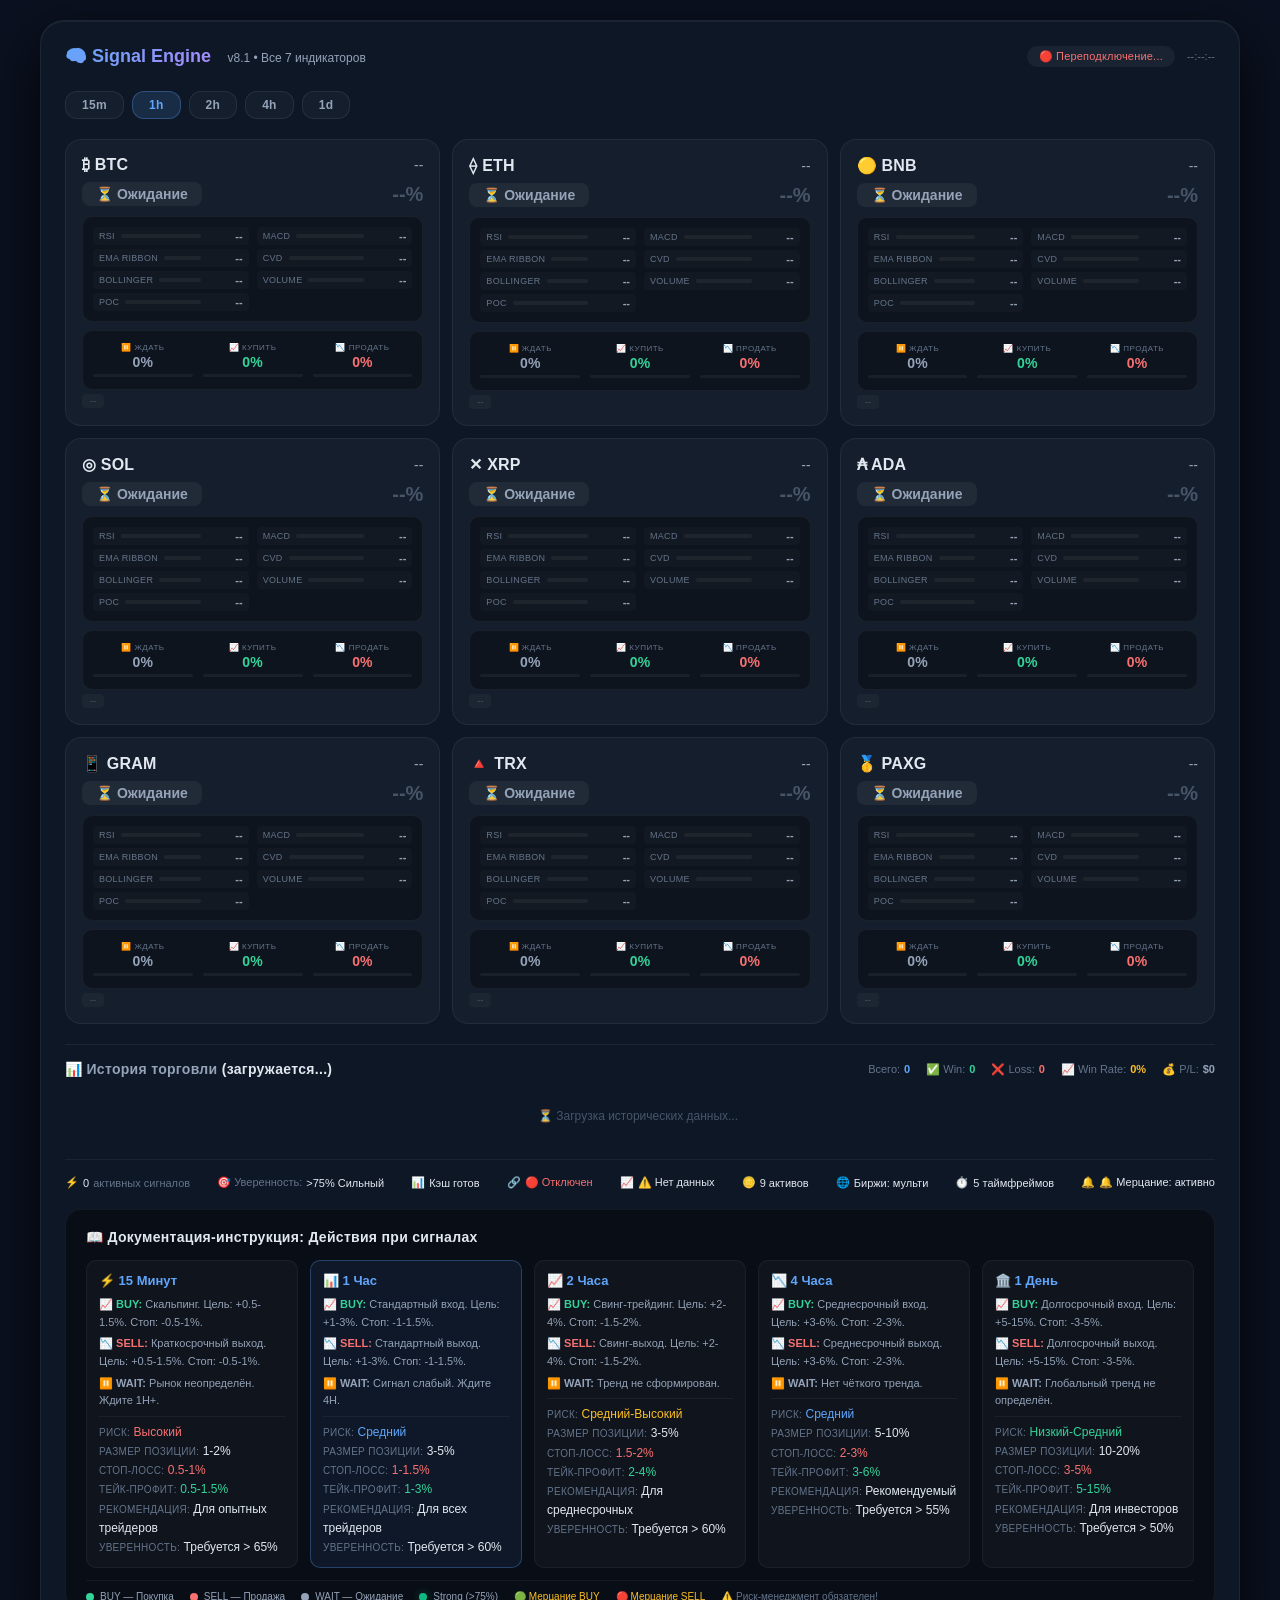
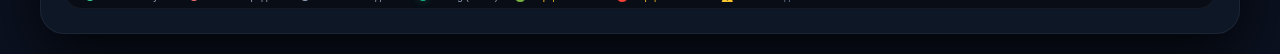
==== commit 783b4897: "first commit" ====
--- a/CRYPTO_SIGNAL_WIDGET.html
+++ b/CRYPTO_SIGNAL_WIDGET.html
@@ -4,2586 +4,10 @@
     <meta charset="UTF-8" />
     <meta name="viewport" content="width=device-width, initial-scale=1.0" />
     <title>Crypto Signal Widget — Все 7 Индикаторов</title>
-    <style>
-        /* ============================================================
-               GLOBAL RESET & BASE STYLES
-            ============================================================ */
-        * {
-            margin: 0;
-            padding: 0;
-            box-sizing: border-box;
-        }
-
-        body {
-            background: #0b1120;
-            display: flex;
-            justify-content: center;
-            align-items: flex-start;
-            min-height: 100vh;
-            font-family: 'Inter', -apple-system, BlinkMacSystemFont, 'Segoe UI', Roboto, sans-serif;
-            padding: 20px;
-            margin: 0;
-        }
-
-        #signal-widget {
-            width: 100%;
-            max-width: 1200px;
-            margin: 0 auto;
-        }
-
-        /* ============================================================
-               WIDGET CORE STYLES
-            ============================================================ */
-        .crypto-signal-widget {
-            font-family: 'Inter', -apple-system, BlinkMacSystemFont, 'Segoe UI', Roboto, sans-serif;
-            background: rgba(16, 24, 40, 0.92);
-            backdrop-filter: blur(20px);
-            -webkit-backdrop-filter: blur(20px);
-            border-radius: 24px;
-            padding: 24px;
-            box-shadow: 0 20px 60px rgba(0, 0, 0, 0.8), inset 0 1px 0 rgba(255, 255, 255, 0.05);
-            border: 1px solid rgba(255, 255, 255, 0.06);
-            color: #e2e8f0;
-            transition: all 0.3s ease;
-        }
-
-        .widget-header {
-            display: flex;
-            justify-content: space-between;
-            align-items: center;
-            margin-bottom: 24px;
-            flex-wrap: wrap;
-            gap: 12px;
-        }
-
-        .widget-title {
-            font-size: 18px;
-            font-weight: 700;
-            background: linear-gradient(135deg, #60a5fa, #a78bfa);
-            -webkit-background-clip: text;
-            -webkit-text-fill-color: transparent;
-            background-clip: text;
-        }
-
-        .widget-version {
-            font-size: 12px;
-            color: #94a3b8;
-            margin-left: 12px;
-            font-weight: 400;
-            -webkit-text-fill-color: #94a3b8;
-        }
-
-        .widget-status-group {
-            display: flex;
-            align-items: center;
-            gap: 12px;
-            flex-wrap: wrap;
-        }
-
-        .ws-status {
-            font-size: 11px;
-            color: #94a3b8;
-            background: rgba(255, 255, 255, 0.05);
-            padding: 4px 12px;
-            border-radius: 20px;
-            font-weight: 500;
-            letter-spacing: 0.2px;
-        }
-
-        .last-update {
-            font-size: 11px;
-            color: #64748b;
-            font-weight: 400;
-        }
-
-        .tf-group {
-            display: flex;
-            gap: 8px;
-            margin-bottom: 20px;
-            flex-wrap: wrap;
-        }
-
-        .tf-btn {
-            padding: 6px 16px;
-            border-radius: 12px;
-            border: 1px solid rgba(255, 255, 255, 0.08);
-            background: rgba(255, 255, 255, 0.03);
-            color: #94a3b8;
-            font-size: 12px;
-            font-weight: 600;
-            cursor: pointer;
-            transition: all 0.2s ease;
-            letter-spacing: 0.3px;
-            font-family: inherit;
-            outline: none;
-        }
-
-        .tf-btn:hover {
-            background: rgba(255, 255, 255, 0.08);
-        }
-
-        .tf-btn.active {
-            background: rgba(96, 165, 250, 0.15);
-            color: #60a5fa;
-            border-color: rgba(96, 165, 250, 0.3);
-        }
-
-        /* ============================================================
-               СИГНАЛЬНАЯ СЕТКА — КАРТОЧКИ
-            ============================================================ */
-        .signal-grid {
-            display: grid;
-            grid-template-columns: repeat(auto-fit, minmax(280px, 1fr));
-            gap: 12px;
-            margin-bottom: 16px;
-        }
-
-        .signal-card {
-            background: rgba(255, 255, 255, 0.03);
-            border-radius: 16px;
-            padding: 16px;
-            border: 1px solid rgba(255, 255, 255, 0.06);
-            transition: all 0.3s ease;
-            cursor: default;
-            position: relative;
-            overflow: visible;
-        }
-
-        .signal-card:hover {
-            background: rgba(255, 255, 255, 0.06);
-            border-color: rgba(96, 165, 250, 0.2);
-            transform: translateY(-2px);
-            box-shadow: 0 8px 25px rgba(0, 0, 0, 0.3);
-        }
-
-        /* ============================================================
-               МЕРЦАЮЩАЯ ОБВОДКА
-            ============================================================ */
-        @keyframes glow-border-green-60 { 0% { border-color: rgba(52,211,153,0.2); } 50% { border-color: rgba(52,211,153,0.5); } 100% { border-color: rgba(52,211,153,0.2); } }
-        @keyframes glow-border-green-65 { 0% { border-color: rgba(52,211,153,0.3); } 50% { border-color: rgba(52,211,153,0.6); } 100% { border-color: rgba(52,211,153,0.3); } }
-        @keyframes glow-border-green-70 { 0% { border-color: rgba(52,211,153,0.4); } 50% { border-color: rgba(52,211,153,0.7); } 100% { border-color: rgba(52,211,153,0.4); } }
-        @keyframes glow-border-green-75 { 0% { border-color: rgba(52,211,153,0.5); } 50% { border-color: #34d399; } 100% { border-color: rgba(52,211,153,0.5); } }
-        @keyframes glow-border-green-80 { 0% { border-color: rgba(52,211,153,0.6); } 50% { border-color: #10b981; box-shadow:0 0 20px rgba(52,211,153,0.2); } 100% { border-color: rgba(52,211,153,0.6); } }
-
-        @keyframes glow-border-red-60 { 0% { border-color: rgba(248,113,113,0.2); } 50% { border-color: rgba(248,113,113,0.5); } 100% { border-color: rgba(248,113,113,0.2); } }
-        @keyframes glow-border-red-65 { 0% { border-color: rgba(248,113,113,0.3); } 50% { border-color: rgba(248,113,113,0.6); } 100% { border-color: rgba(248,113,113,0.3); } }
-        @keyframes glow-border-red-70 { 0% { border-color: rgba(248,113,113,0.4); } 50% { border-color: rgba(248,113,113,0.7); } 100% { border-color: rgba(248,113,113,0.4); } }
-        @keyframes glow-border-red-75 { 0% { border-color: rgba(248,113,113,0.5); } 50% { border-color: #f87171; } 100% { border-color: rgba(248,113,113,0.5); } }
-        @keyframes glow-border-red-80 { 0% { border-color: rgba(248,113,113,0.6); } 50% { border-color: #ef4444; box-shadow:0 0 20px rgba(248,113,113,0.2); } 100% { border-color: rgba(248,113,113,0.6); } }
-
-        .signal-card.buy-60 { animation: glow-border-green-60 2s ease-in-out infinite; }
-        .signal-card.buy-65 { animation: glow-border-green-65 1.5s ease-in-out infinite; }
-        .signal-card.buy-70 { animation: glow-border-green-70 1.2s ease-in-out infinite; }
-        .signal-card.buy-75 { animation: glow-border-green-75 0.9s ease-in-out infinite; }
-        .signal-card.buy-80 { animation: glow-border-green-80 0.6s ease-in-out infinite; }
-
-        .signal-card.sell-60 { animation: glow-border-red-60 2s ease-in-out infinite; }
-        .signal-card.sell-65 { animation: glow-border-red-65 1.5s ease-in-out infinite; }
-        .signal-card.sell-70 { animation: glow-border-red-70 1.2s ease-in-out infinite; }
-        .signal-card.sell-75 { animation: glow-border-red-75 0.9s ease-in-out infinite; }
-        .signal-card.sell-80 { animation: glow-border-red-80 0.6s ease-in-out infinite; }
-
-        .signal-card.neutral { animation: none !important; border-color: rgba(255,255,255,0.06) !important; box-shadow: none !important; }
-
-        /* ============================================================
-               БЭЙДЖ УРОВНЯ СИГНАЛА
-            ============================================================ */
-        .signal-strength-badge {
-            position: absolute;
-            top: 8px;
-            right: 8px;
-            font-size: 9px;
-            font-weight: 700;
-            padding: 2px 10px;
-            border-radius: 20px;
-            opacity: 0;
-            transition: all 0.5s ease;
-            letter-spacing: 0.5px;
-            z-index: 5;
-            text-transform: uppercase;
-            pointer-events: none;
-            border: 1px solid transparent;
-        }
-        .signal-strength-badge.visible { opacity: 1; }
-        .signal-strength-badge.buy { background: rgba(52,211,153,0.15); color: #34d399; border-color: rgba(52,211,153,0.3); }
-        .signal-strength-badge.buy-strong { background: rgba(52,211,153,0.25); color: #10b981; border-color: rgba(52,211,153,0.5); }
-        .signal-strength-badge.sell { background: rgba(248,113,113,0.15); color: #f87171; border-color: rgba(248,113,113,0.3); }
-        .signal-strength-badge.sell-strong { background: rgba(248,113,113,0.25); color: #ef4444; border-color: rgba(248,113,113,0.5); }
-
-        /* ============================================================
-               ВСЕ 7 ИНДИКАТОРОВ
-            ============================================================ */
-        .indicators-grid {
-            display: grid;
-            grid-template-columns: 1fr 1fr;
-            gap: 4px 8px;
-            margin: 10px 0 8px 0;
-            padding: 10px;
-            background: rgba(0, 0, 0, 0.3);
-            border-radius: 10px;
-            border: 1px solid rgba(255, 255, 255, 0.05);
-            min-height: 70px;
-        }
-
-        .indicator-item {
-            display: flex;
-            justify-content: space-between;
-            align-items: center;
-            padding: 3px 6px;
-            border-radius: 4px;
-            font-size: 10px;
-            font-weight: 500;
-            transition: all 0.3s ease;
-            background: rgba(255, 255, 255, 0.02);
-        }
-
-        .indicator-item .ind-label {
-            color: #64748b;
-            font-weight: 400;
-            font-size: 9px;
-            text-transform: uppercase;
-            letter-spacing: 0.3px;
-        }
-
-        .indicator-item .ind-value {
-            font-weight: 600;
-            font-size: 11px;
-            transition: color 0.3s ease;
-            min-width: 36px;
-            text-align: right;
-        }
-
-        .indicator-item .ind-value.bullish { color: #34d399; }
-        .indicator-item .ind-value.bearish { color: #f87171; }
-        .indicator-item .ind-value.neutral { color: #94a3b8; }
-        .indicator-item .ind-value.strong-bullish { color: #10b981; text-shadow: 0 0 10px rgba(52,211,153,0.3); }
-        .indicator-item .ind-value.strong-bearish { color: #ef4444; text-shadow: 0 0 10px rgba(248,113,113,0.3); }
-
-        .indicator-bar-wrap {
-            flex: 1;
-            margin: 0 6px;
-            height: 4px;
-            background: rgba(255, 255, 255, 0.05);
-            border-radius: 4px;
-            overflow: hidden;
-            position: relative;
-        }
-        .indicator-bar-fill {
-            height: 100%;
-            border-radius: 4px;
-            transition: width 0.8s cubic-bezier(0.4, 0, 0.2, 1);
-            width: 50%;
-        }
-        .indicator-bar-fill.bullish { background: linear-gradient(90deg, #34d399, #6ee7b7); }
-        .indicator-bar-fill.bearish { background: linear-gradient(90deg, #f87171, #fca5a5); }
-        .indicator-bar-fill.neutral { background: linear-gradient(90deg, #64748b, #94a3b8); }
-
-        /* ============================================================
-               ИНДИКАТОРЫ ДЕЙСТВИЙ (WAIT/BUY/SELL)
-            ============================================================ */
-        .action-indicators {
-            display: flex;
-            gap: 6px;
-            margin: 8px 0 4px 0;
-            padding: 8px;
-            background: rgba(0, 0, 0, 0.3);
-            border-radius: 10px;
-            border: 1px solid rgba(255, 255, 255, 0.05);
-        }
-
-        .action-indicator {
-            flex: 1;
-            text-align: center;
-            padding: 4px 2px;
-            border-radius: 6px;
-            font-size: 10px;
-            font-weight: 600;
-            letter-spacing: 0.2px;
-            transition: all 0.4s ease;
-            position: relative;
-        }
-
-        .action-indicator .label {
-            display: block;
-            font-size: 8px;
-            font-weight: 400;
-            color: #64748b;
-            text-transform: uppercase;
-            margin-bottom: 2px;
-            letter-spacing: 0.5px;
-        }
-
-        .action-indicator .value {
-            display: block;
-            font-size: 14px;
-            font-weight: 700;
-            transition: color 0.3s ease;
-        }
-
-        .action-indicator .bar-bg {
-            width: 100%;
-            height: 3px;
-            background: rgba(255, 255, 255, 0.05);
-            border-radius: 4px;
-            margin-top: 4px;
-            overflow: hidden;
-            position: relative;
-        }
-
-        .action-indicator .bar-fill {
-            height: 100%;
-            border-radius: 4px;
-            transition: width 0.8s cubic-bezier(0.4, 0, 0.2, 1);
-            width: 0%;
-        }
-
-        .action-indicator.wait .bar-fill { background: linear-gradient(90deg, #64748b, #94a3b8); }
-        .action-indicator.buy .bar-fill { background: linear-gradient(90deg, #34d399, #6ee7b7); }
-        .action-indicator.sell .bar-fill { background: linear-gradient(90deg, #f87171, #fca5a5); }
-
-        .action-indicator.wait.active { background: rgba(148,163,184,0.1); }
-        .action-indicator.buy.active { background: rgba(52,211,153,0.1); }
-        .action-indicator.sell.active { background: rgba(248,113,113,0.1); }
-
-        .action-indicator.wait .value { color: #94a3b8; }
-        .action-indicator.buy .value { color: #34d399; }
-        .action-indicator.sell .value { color: #f87171; }
-
-        @keyframes pulse-glow { 0%,100% { opacity:1; } 50% { opacity:0.7; } }
-        .action-indicator.active .value { animation: pulse-glow 2s ease-in-out infinite; }
-
-        .card-footer {
-            margin-top: 4px;
-            display: flex;
-            gap: 4px;
-            flex-wrap: wrap;
-        }
-
-        .tf-signal {
-            font-size: 9px;
-            color: #475569;
-            background: rgba(255, 255, 255, 0.03);
-            padding: 2px 8px;
-            border-radius: 4px;
-            font-weight: 500;
-            transition: color 0.3s ease;
-        }
-
-        .card-header {
-            display: flex;
-            justify-content: space-between;
-            align-items: center;
-            margin-bottom: 8px;
-        }
-
-        .asset-name {
-            font-weight: 700;
-            font-size: 16px;
-            letter-spacing: 0.2px;
-        }
-
-        .asset-price {
-            font-size: 14px;
-            color: #94a3b8;
-            font-weight: 500;
-        }
-
-        .card-body {
-            display: flex;
-            justify-content: space-between;
-            align-items: center;
-            margin-bottom: 10px;
-        }
-
-        .signal-direction {
-            font-size: 14px;
-            font-weight: 600;
-            padding: 4px 14px;
-            border-radius: 8px;
-            background: rgba(255, 255, 255, 0.05);
-            color: #94a3b8;
-            transition: all 0.3s ease;
-        }
-
-        .signal-confidence {
-            font-size: 20px;
-            font-weight: 700;
-            color: #475569;
-            transition: color 0.3s ease;
-        }
-
-        /* ============================================================
-               ИСТОРИЯ ТОРГОВЛИ
-            ============================================================ */
-        .trade-history-section {
-            margin-top: 20px;
-            padding-top: 16px;
-            border-top: 1px solid rgba(255, 255, 255, 0.06);
-        }
-
-        .trade-history-header {
-            display: flex;
-            justify-content: space-between;
-            align-items: center;
-            margin-bottom: 12px;
-            flex-wrap: wrap;
-            gap: 8px;
-        }
-
-        .trade-history-title {
-            font-size: 14px;
-            font-weight: 600;
-            color: #94a3b8;
-            letter-spacing: 0.3px;
-        }
-
-        .trade-history-title span { color: #e2e8f0; }
-
-        .trade-history-stats {
-            display: flex;
-            gap: 16px;
-            font-size: 11px;
-            color: #64748b;
-            flex-wrap: wrap;
-        }
-
-        .trade-history-stats .stat-item {
-            display: flex;
-            align-items: center;
-            gap: 4px;
-        }
-        .trade-history-stats .stat-value { font-weight: 600; color: #e2e8f0; }
-        .stat-value.win { color: #34d399; }
-        .stat-value.loss { color: #f87171; }
-        .stat-value.total { color: #60a5fa; }
-
-        .trade-history-grid {
-            display: grid;
-            grid-template-columns: repeat(auto-fit, minmax(280px, 1fr));
-            gap: 10px;
-            max-height: 300px;
-            overflow-y: auto;
-            padding-right: 4px;
-        }
-
-        .trade-history-grid::-webkit-scrollbar { width: 4px; }
-        .trade-history-grid::-webkit-scrollbar-track { background: rgba(255,255,255,0.02); border-radius: 10px; }
-        .trade-history-grid::-webkit-scrollbar-thumb { background: rgba(255,255,255,0.1); border-radius: 10px; }
-
-        .trade-card {
-            background: rgba(255, 255, 255, 0.03);
-            border-radius: 10px;
-            padding: 10px 12px;
-            border: 1px solid rgba(255, 255, 255, 0.04);
-            transition: all 0.2s ease;
-            display: flex;
-            justify-content: space-between;
-            align-items: center;
-        }
-
-        .trade-card:hover {
-            background: rgba(255, 255, 255, 0.06);
-            border-color: rgba(255, 255, 255, 0.08);
-        }
-
-        .trade-card .trade-info { display: flex; flex-direction: column; gap: 2px; }
-        .trade-card .trade-asset { font-weight: 600; font-size: 12px; color: #e2e8f0; }
-        .trade-card .trade-detail { font-size: 10px; color: #64748b; }
-        .trade-card .trade-result { text-align: right; }
-        .trade-card .trade-profit { font-weight: 700; font-size: 13px; }
-        .trade-card .trade-profit.positive { color: #34d399; }
-        .trade-card .trade-profit.negative { color: #f87171; }
-        .trade-card .trade-profit.neutral { color: #94a3b8; }
-        .trade-card .trade-time { font-size: 9px; color: #475569; }
-
-        .trade-direction-badge {
-            font-size: 9px;
-            padding: 2px 8px;
-            border-radius: 4px;
-            font-weight: 600;
-        }
-        .trade-direction-badge.buy-badge { background: rgba(52,211,153,0.15); color: #34d399; }
-        .trade-direction-badge.sell-badge { background: rgba(248,113,113,0.15); color: #f87171; }
-
-        /* ============================================================
-               ФУТЕР
-            ============================================================ */
-        .widget-footer {
-            display: flex;
-            justify-content: space-between;
-            font-size: 11px;
-            color: #64748b;
-            border-top: 1px solid rgba(255, 255, 255, 0.05);
-            padding-top: 16px;
-            margin-top: 16px;
-            flex-wrap: wrap;
-            gap: 8px;
-        }
-        .footer-stat { display: flex; align-items: center; gap: 4px; }
-        .footer-stat span { color: #e2e8f0; font-weight: 500; }
-
-        /* ============================================================
-               ДОКУМЕНТАЦИЯ
-            ============================================================ */
-        .documentation-section {
-            margin-top: 20px;
-            padding: 16px 20px;
-            background: rgba(0, 0, 0, 0.4);
-            border-radius: 16px;
-            border: 1px solid rgba(255, 255, 255, 0.05);
-            font-size: 12px;
-            line-height: 1.6;
-            color: #94a3b8;
-            max-height: 400px;
-            overflow-y: auto;
-        }
-
-        .documentation-section::-webkit-scrollbar { width: 4px; }
-        .documentation-section::-webkit-scrollbar-track { background: rgba(255,255,255,0.02); border-radius: 10px; }
-        .documentation-section::-webkit-scrollbar-thumb { background: rgba(255,255,255,0.1); border-radius: 10px; }
-
-        .documentation-section h3 {
-            color: #e2e8f0;
-            font-size: 14px;
-            margin-bottom: 12px;
-            font-weight: 600;
-            letter-spacing: 0.3px;
-        }
-
-        .documentation-section .doc-grid {
-            display: grid;
-            grid-template-columns: repeat(auto-fit, minmax(200px, 1fr));
-            gap: 12px;
-            margin-bottom: 12px;
-        }
-
-        .documentation-section .doc-card {
-            background: rgba(255, 255, 255, 0.03);
-            border-radius: 10px;
-            padding: 10px 12px;
-            border: 1px solid rgba(255, 255, 255, 0.05);
-        }
-
-        .documentation-section .doc-card .tf-name {
-            font-weight: 600;
-            color: #60a5fa;
-            font-size: 13px;
-        }
-
-        .documentation-section .doc-card .action-buy { color: #34d399; font-weight: 600; }
-        .documentation-section .doc-card .action-sell { color: #f87171; font-weight: 600; }
-        .documentation-section .doc-card .action-wait { color: #94a3b8; font-weight: 600; }
-
-        .documentation-section .doc-card .risk-label {
-            color: #64748b;
-            font-size: 10px;
-            text-transform: uppercase;
-            letter-spacing: 0.3px;
-        }
-        .documentation-section .doc-card .risk-value { color: #e2e8f0; font-weight: 500; }
-
-        .doc-legend {
-            display: flex;
-            gap: 16px;
-            flex-wrap: wrap;
-            padding: 8px 0;
-            border-top: 1px solid rgba(255, 255, 255, 0.05);
-            margin-top: 8px;
-        }
-
-        .doc-legend .legend-item {
-            display: flex;
-            align-items: center;
-            gap: 6px;
-            font-size: 10px;
-            color: #94a3b8;
-        }
-
-        .doc-legend .legend-dot {
-            width: 8px;
-            height: 8px;
-            border-radius: 50%;
-            display: inline-block;
-        }
-
-        .doc-legend .legend-dot.buy-dot { background: #34d399; }
-        .doc-legend .legend-dot.sell-dot { background: #f87171; }
-        .doc-legend .legend-dot.wait-dot { background: #94a3b8; }
-        .doc-legend .legend-dot.strong-dot { background: #10b981; box-shadow: 0 0 10px rgba(52,211,153,0.3); }
-
-        /* ============================================================
-               RESPONSIVE
-            ============================================================ */
-        @media (max-width: 640px) {
-            .crypto-signal-widget { padding: 16px; }
-            .signal-grid { grid-template-columns: 1fr; gap: 8px; }
-            .signal-card { padding: 12px; }
-            .widget-title { font-size: 16px; }
-            .widget-version { display: none; }
-            .widget-header { flex-direction: column; align-items: flex-start; }
-            .widget-status-group { width: 100%; justify-content: space-between; }
-            .action-indicators { flex-direction: row; gap: 4px; padding: 6px; }
-            .action-indicator .value { font-size: 12px; }
-            .action-indicator .label { font-size: 7px; }
-            .indicators-grid { grid-template-columns: 1fr 1fr; gap: 3px 6px; padding: 8px; }
-            .indicator-item { font-size: 9px; padding: 2px 4px; }
-            .indicator-item .ind-value { font-size: 10px; min-width: 30px; }
-            .trade-history-grid { grid-template-columns: 1fr; max-height: 200px; }
-            .trade-history-stats { font-size: 10px; gap: 8px; }
-            .signal-strength-badge { font-size: 7px; padding: 1px 6px; top: 4px; right: 4px; }
-        }
-
-        @media (max-width: 400px) {
-            .indicators-grid { grid-template-columns: 1fr 1fr; }
-        }
-
-        ::-webkit-scrollbar { width: 4px; height: 4px; }
-        ::-webkit-scrollbar-track { background: rgba(255,255,255,0.02); border-radius: 10px; }
-        ::-webkit-scrollbar-thumb { background: rgba(255,255,255,0.1); border-radius: 10px; }
-        ::-webkit-scrollbar-thumb:hover { background: rgba(255,255,255,0.2); }
-    </style>
+    <link rel="stylesheet" href="style.css" />
 </head>
 <body>
-
     <div id="signal-widget"></div>
-
-    <script>
-        /**
-         * ================================================================
-         *  CRYPTO SIGNAL WIDGET — ИСПРАВЛЕННАЯ ВЕРСИЯ 8.1
-         *  
-         *  ИСПРАВЛЕНИЯ:
-         *  - Исправлена ошибка с createEmptySignal при вызове без параметров
-         *  - Добавлены проверки на существование DOM элементов
-         *  - Исправлена обработка индикаторов при пустых данных
-         *  - Улучшена отказоустойчивость загрузчика
-         *  - Исправлено обновление UI при отсутствии данных
-         * ================================================================
-         */
-
-        (function() {
-            'use strict';
-
-            // ============================================================
-            //  КОНФИГУРАЦИЯ
-            // ============================================================
-
-            const CONFIG = {
-                assets: ['BTC', 'ETH', 'BNB', 'SOL', 'XRP', 'ADA', 'GRAM', 'TRX', 'PAXG'],
-                symbolMap: {
-                    'BTC': 'BTCUSDT',
-                    'ETH': 'ETHUSDT',
-                    'BNB': 'BNBUSDT',
-                    'SOL': 'SOLUSDT',
-                    'XRP': 'XRPUSDT',
-                    'ADA': 'ADAUSDT',
-                    'GRAM': 'GRAMUSDT',
-                    'TRX': 'TRXUSDT',
-                    'PAXG': 'PAXGUSDT'
-                },
-                timeframes: ['15m', '1h', '2h', '4h', '1d'],
-                wsEndpoint: 'wss://stream.binance.com:9443/ws',
-                cacheTTL: 300000,
-                maxCandles: 1000,
-                historyCandles: 1500,
-                minCandlesRequired: 50,
-                trading: {
-                    minConfidence: 65,
-                    minProfitPercent: 1.0,
-                    maxLossPercent: 2.0,
-                    positionSize: 1000
-                }
-            };
-
-            // ============================================================
-            //  МУЛЬТИ-БИРЖЕВОЙ ЗАГРУЗЧИК
-            // ============================================================
-
-            const EXCHANGE_CONFIG = {
-                restEndpoints: [
-                    { id: 'binance', url: 'https://api.binance.com/api/v3/klines', format: 'binance' },
-                    { id: 'bybit', url: 'https://api.bybit.com/v5/market/kline', format: 'bybit' },
-                    { id: 'okx', url: 'https://www.okx.com/api/v5/market/history-candles', format: 'okx' },
-                    { id: 'mexc', url: 'https://api.mexc.com/api/v3/klines', format: 'binance' },
-                    { id: 'coinbase', url: 'https://api.exchange.coinbase.com/products', format: 'coinbase' },
-                    { id: 'htx', url: 'https://api.huobi.pro/market/history/kline', format: 'htx' },
-                    { id: 'kucoin', url: 'https://api.kucoin.com/api/v1/market/candles', format: 'kucoin' }
-                ],
-                timeout: 8000
-            };
-
-            const ASSET_DISPLAY_NAMES = {
-                'BTC': '₿ BTC',
-                'ETH': '⟠ ETH',
-                'BNB': '🟡 BNB',
-                'SOL': '◎ SOL',
-                'XRP': '✕ XRP',
-                'ADA': '₳ ADA',
-                'GRAM': '📱 GRAM',
-                'TRX': '🔺 TRX',
-                'PAXG': '🥇 PAXG'
-            };
-
-            const INDICATOR_LABELS = {
-                rsi: 'RSI',
-                macd: 'MACD',
-                ema: 'EMA Ribbon',
-                cvd: 'CVD',
-                bb: 'Bollinger',
-                volume: 'Volume',
-                poc: 'POC'
-            };
-
-            // ============================================================
-            //  ДОКУМЕНТАЦИЯ
-            // ============================================================
-
-            const TRADING_GUIDE = {
-                '15m': {
-                    name: '15 Минут',
-                    icon: '⚡',
-                    action: { BUY: 'Скальпинг. Цель: +0.5-1.5%. Стоп: -0.5-1%.', SELL: 'Краткосрочный выход. Цель: +0.5-1.5%. Стоп: -0.5-1%.', WAIT: 'Рынок неопределён. Ждите 1H+.' },
-                    risk: 'Высокий',
-                    riskLevel: 'high',
-                    recommended: 'Для опытных трейдеров',
-                    positionSize: '1-2%',
-                    stopLoss: '0.5-1%',
-                    takeProfit: '0.5-1.5%',
-                    confidence: 'Требуется > 75%'
-                },
-                '1h': {
-                    name: '1 Час',
-                    icon: '📊',
-                    action: { BUY: 'Стандартный вход. Цель: +1-3%. Стоп: -1-1.5%.', SELL: 'Стандартный выход. Цель: +1-3%. Стоп: -1-1.5%.', WAIT: 'Сигнал слабый. Ждите 4H.' },
-                    risk: 'Средний',
-                    riskLevel: 'medium',
-                    recommended: 'Для всех трейдеров',
-                    positionSize: '3-5%',
-                    stopLoss: '1-1.5%',
-                    takeProfit: '1-3%',
-                    confidence: 'Требуется > 70%'
-                },
-                '2h': {
-                    name: '2 Часа',
-                    icon: '📈',
-                    action: { BUY: 'Свинг-трейдинг. Цель: +2-4%. Стоп: -1.5-2%.', SELL: 'Свинг-выход. Цель: +2-4%. Стоп: -1.5-2%.', WAIT: 'Тренд не сформирован.' },
-                    risk: 'Средний-Высокий',
-                    riskLevel: 'medium-high',
-                    recommended: 'Для среднесрочных',
-                    positionSize: '3-5%',
-                    stopLoss: '1.5-2%',
-                    takeProfit: '2-4%',
-                    confidence: 'Требуется > 65%'
-                },
-                '4h': {
-                    name: '4 Часа',
-                    icon: '📉',
-                    action: { BUY: 'Среднесрочный вход. Цель: +3-6%. Стоп: -2-3%.', SELL: 'Среднесрочный выход. Цель: +3-6%. Стоп: -2-3%.', WAIT: 'Нет чёткого тренда.' },
-                    risk: 'Средний',
-                    riskLevel: 'medium',
-                    recommended: 'Рекомендуемый',
-                    positionSize: '5-10%',
-                    stopLoss: '2-3%',
-                    takeProfit: '3-6%',
-                    confidence: 'Требуется > 65%'
-                },
-                '1d': {
-                    name: '1 День',
-                    icon: '🏛️',
-                    action: { BUY: 'Долгосрочный вход. Цель: +5-15%. Стоп: -3-5%.', SELL: 'Долгосрочный выход. Цель: +5-15%. Стоп: -3-5%.', WAIT: 'Глобальный тренд не определён.' },
-                    risk: 'Низкий-Средний',
-                    riskLevel: 'low-medium',
-                    recommended: 'Для инвесторов',
-                    positionSize: '10-20%',
-                    stopLoss: '3-5%',
-                    takeProfit: '5-15%',
-                    confidence: 'Требуется > 55%'
-                }
-            };
-
-            // ============================================================
-            //  СОСТОЯНИЕ
-            // ============================================================
-
-            const state = {
-                marketData: new Map(),
-                signals: new Map(),
-                actionScores: new Map(),
-                indicatorScores: new Map(),
-                tradeHistory: [],
-                tradeStats: { totalTrades: 0, wins: 0, losses: 0, totalProfit: 0, winRate: 0, avgProfit: 0 },
-                ws: null,
-                reconnectAttempts: 0,
-                maxReconnectAttempts: 10,
-                isConnected: false,
-                updateInterval: null,
-                signalThrottle: null,
-                currentTF: '1h',
-                historyLoaded: false,
-                assetAvailability: {},
-                loadingStatus: {},
-                dataLoadAttempts: {}
-            };
-
-            const cache = new Map();
-            const els = {};
-
-            // ============================================================
-            //  МУЛЬТИ-БИРЖЕВОЙ ЗАГРУЗЧИК
-            // ============================================================
-
-            async function fetchHistoricalData(symbol, limit, interval) {
-                limit = limit || CONFIG.historyCandles;
-                interval = interval || '1h';
-
-                const intervalMap = {
-                    '15m': { binance: '15m', bybit: '15', okx: '15m', mexc: '15m', htx: '15min', kucoin: '15min' },
-                    '1h': { binance: '1h', bybit: '60', okx: '1H', mexc: '1h', htx: '60min', kucoin: '1hour' },
-                    '2h': { binance: '2h', bybit: '120', okx: '2H', mexc: '2h', htx: '2hour', kucoin: '2hour' },
-                    '4h': { binance: '4h', bybit: '240', okx: '4H', mexc: '4h', htx: '4hour', kucoin: '4hour' },
-                    '1d': { binance: '1d', bybit: 'D', okx: '1D', mexc: '1d', htx: '1day', kucoin: '1day' }
-                };
-
-                for (const exchange of EXCHANGE_CONFIG.restEndpoints) {
-                    try {
-                        const startTime = performance.now();
-                        let url = '';
-                        const intervalStr = intervalMap[interval]?.[exchange.id] || '1h';
-
-                        switch (exchange.id) {
-                            case 'binance':
-                                url = `${exchange.url}?symbol=${symbol}&interval=${intervalStr}&limit=${limit}`;
-                                break;
-                            case 'bybit':
-                                url = `${exchange.url}?symbol=${symbol}&interval=${intervalStr}&limit=${limit}`;
-                                break;
-                            case 'okx':
-                                url = `${exchange.url}?instId=${symbol}&bar=${intervalStr}&limit=${limit}`;
-                                break;
-                            case 'mexc':
-                                url = `${exchange.url}?symbol=${symbol}&interval=${intervalStr}&limit=${limit}`;
-                                break;
-                            case 'coinbase':
-                                const granularity = interval === '1h' ? 3600 : interval === '15m' ? 900 : interval === '2h' ?
-                                    7200 : interval === '4h' ? 14400 : 86400;
-                                url = `${exchange.url}/${symbol}/candles?granularity=${granularity}`;
-                                break;
-                            case 'htx':
-                                url = `${exchange.url}?symbol=${symbol.toLowerCase()}&period=${intervalStr}&size=${limit}`;
-                                break;
-                            case 'kucoin':
-                                url = `${exchange.url}?symbol=${symbol}&type=${intervalStr}&limit=${limit}`;
-                                break;
-                            default:
-                                continue;
-                        }
-
-                        const controller = new AbortController();
-                        const timeoutId = setTimeout(() => controller.abort(), EXCHANGE_CONFIG.timeout);
-
-                        const response = await fetch(url, {
-                            headers: { 'Accept': 'application/json', 'User-Agent': 'Mozilla/5.0' },
-                            signal: controller.signal
-                        });
-
-                        clearTimeout(timeoutId);
-
-                        if (!response.ok) continue;
-
-                        const data = await response.json();
-                        const endTime = performance.now();
-
-                        let candles = parseExchangeData(data, exchange.id);
-
-                        if (candles && candles.length >= CONFIG.minCandlesRequired) {
-                            return candles;
-                        }
-
-                    } catch (error) {
-                        // Продолжаем со следующей биржей
-                    }
-                }
-
-                return [];
-            }
-
-            function parseExchangeData(data, exchangeId) {
-                try {
-                    switch (exchangeId) {
-                        case 'binance':
-                        case 'mexc':
-                            return data.map(k => ({
-                                time: k[0],
-                                open: parseFloat(k[1]),
-                                high: parseFloat(k[2]),
-                                low: parseFloat(k[3]),
-                                close: parseFloat(k[4]),
-                                volume: parseFloat(k[5])
-                            }));
-                        case 'bybit':
-                            if (data.result?.list) {
-                                return data.result.list.map(k => ({
-                                    time: parseInt(k[0]),
-                                    open: parseFloat(k[1]),
-                                    high: parseFloat(k[2]),
-                                    low: parseFloat(k[3]),
-                                    close: parseFloat(k[4]),
-                                    volume: parseFloat(k[5])
-                                }));
-                            }
-                            return [];
-                        case 'okx':
-                            if (data.data) {
-                                return data.data.map(k => ({
-                                    time: parseInt(k[0]),
-                                    open: parseFloat(k[1]),
-                                    high: parseFloat(k[2]),
-                                    low: parseFloat(k[3]),
-                                    close: parseFloat(k[4]),
-                                    volume: parseFloat(k[5])
-                                }));
-                            }
-                            return [];
-                        case 'coinbase':
-                            return data.map(k => ({
-                                time: parseInt(k[0]) * 1000,
-                                open: parseFloat(k[3]),
-                                high: parseFloat(k[2]),
-                                low: parseFloat(k[1]),
-                                close: parseFloat(k[4]),
-                                volume: parseFloat(k[5])
-                            }));
-                        case 'htx':
-                            if (data.data) {
-                                return data.data.map(k => ({
-                                    time: parseInt(k[0]) * 1000,
-                                    open: parseFloat(k[1]),
-                                    high: parseFloat(k[2]),
-                                    low: parseFloat(k[3]),
-                                    close: parseFloat(k[4]),
-                                    volume: parseFloat(k[5])
-                                }));
-                            }
-                            return [];
-                        case 'kucoin':
-                            if (data.data) {
-                                return data.data.map(k => ({
-                                    time: parseInt(k[0]),
-                                    open: parseFloat(k[1]),
-                                    high: parseFloat(k[2]),
-                                    low: parseFloat(k[3]),
-                                    close: parseFloat(k[4]),
-                                    volume: parseFloat(k[5])
-                                }));
-                            }
-                            return [];
-                        default:
-                            return [];
-                    }
-                } catch (e) {
-                    return [];
-                }
-            }
-
-            // ============================================================
-            //  РЕНДЕРИНГ
-            // ============================================================
-
-            function renderWidget() {
-                const container = document.getElementById('signal-widget');
-                if (!container) {
-                    console.error('❌ Контейнер #signal-widget не найден');
-                    return;
-                }
-
-                container.innerHTML = `
-                    <div class="crypto-signal-widget">
-                        <div class="widget-header">
-                            <div>
-                                <span class="widget-title">🧠 Crypto Signal Engine</span>
-                                <span class="widget-version">v8.1 • Это профессиональный торговый терминал для криптовалют, который объединяет 7 лучших технических индикаторов в единую систему генерации сигналов. Приложение работает в реальном времени, анализируя данные с 7 криптобирж (Binance, Bybit, OKX, MEXC, Coinbase, HTX, KuCoin).</span>
-                                <span class="widget-version">Если данных достаточно (>50 свечей) → отображаются все 7 индикаторов ///  Для полной загрузки всех индикаторов необходимо время (> 1часа)</span> \n
-                            </div>
-                            <div class="widget-status-group">
-                                <span class="ws-status" id="ws-status">⚡ Подключение...</span>
-                                <span class="last-update" id="last-update">--:--:--</span>
-                            </div>
-                        </div>
-
-                        <div class="tf-group" id="tf-group">
-                            ${CONFIG.timeframes.map(tf => `
-                                <button class="tf-btn ${tf === '1h' ? 'active' : ''}" data-tf="${tf}">${tf}</button>
-                            `).join('')}
-                        </div>
-
-                        <div class="signal-grid" id="signal-grid">
-                            ${CONFIG.assets.map(asset => `
-                                <div class="signal-card neutral" data-asset="${asset}">
-                                    <div class="signal-strength-badge" id="badge-${asset}"></div>
-                                    <div class="card-header">
-                                        <span class="asset-name">${ASSET_DISPLAY_NAMES[asset] || asset}</span>
-                                        <span class="asset-price">--</span>
-                                    </div>
-                                    <div class="card-body">
-                                        <span class="signal-direction">⏳ Ожидание</span>
-                                        <span class="signal-confidence">--%</span>
-                                    </div>
-                                    <div class="indicators-grid" id="indicators-${asset}">
-                                        ${['rsi', 'macd', 'ema', 'cvd', 'bb', 'volume', 'poc'].map(ind => `
-                                            <div class="indicator-item" data-indicator="${ind}">
-                                                <span class="ind-label">${INDICATOR_LABELS[ind]}</span>
-                                                <div class="indicator-bar-wrap">
-                                                    <div class="indicator-bar-fill neutral" style="width:0%"></div>
-                                                </div>
-                                                <span class="ind-value neutral">--</span>
-                                            </div>
-                                        `).join('')}
-                                    </div>
-                                    <div class="action-indicators" id="action-${asset}">
-                                        <div class="action-indicator wait" data-action="wait">
-                                            <span class="label">⏸️ Ждать</span>
-                                            <span class="value">0%</span>
-                                            <div class="bar-bg"><div class="bar-fill" style="width:0%"></div></div>
-                                        </div>
-                                        <div class="action-indicator buy" data-action="buy">
-                                            <span class="label">📈 Купить</span>
-                                            <span class="value">0%</span>
-                                            <div class="bar-bg"><div class="bar-fill" style="width:0%"></div></div>
-                                        </div>
-                                        <div class="action-indicator sell" data-action="sell">
-                                            <span class="label">📉 Продать</span>
-                                            <span class="value">0%</span>
-                                            <div class="bar-bg"><div class="bar-fill" style="width:0%"></div></div>
-                                        </div>
-                                    </div>
-                                    <div class="card-footer">
-                                        <span class="tf-signal">--</span>
-                                    </div>
-                                </div>
-                            `).join('')}
-                        </div>
-
-                        <div class="trade-history-section">
-                            <div class="trade-history-header">
-                                <div class="trade-history-title">📊 История торговли — это бэктест (backtesting) вашей стратегии на исторических данных. Виджет симулирует торговлю, используя те же самые 7 индикаторов, и показывает, как бы вы заработали или потеряли деньги, если бы следовали сигналам в прошлом. <span id="history-asset-count">(загружается...)</span></div>
-                                <div class="trade-history-stats" id="trade-stats">
-                                    <div class="stat-item">Всего: <span class="stat-value total" id="stat-total">0</span></div>
-                                    <div class="stat-item">✅ Win: <span class="stat-value win" id="stat-wins">0</span></div>
-                                    <div class="stat-item">❌ Loss: <span class="stat-value loss" id="stat-losses">0</span></div>
-                                    <div class="stat-item">📈 Win Rate: <span class="stat-value" id="stat-winrate" style="color:#fbbf24;">0%</span></div>
-                                    <div class="stat-item">💰 P/L: <span class="stat-value" id="stat-pl" style="color:#94a3b8;">$0</span></div>
-                                </div>
-                            </div>
-                            <div class="trade-history-grid" id="trade-history-grid">
-                                <div style="grid-column:1/-1; text-align:center; color:#475569; font-size:12px; padding:20px;">⏳ Загрузка исторических данных...</div>
-                            </div>
-                        </div>
-
-                        <div class="widget-footer">
-                            <div class="footer-stat">⚡ <span id="signal-count">0</span> активных сигналов</div>
-                            <div class="footer-stat">🎯 Уверенность: <span style="color:#e2e8f0;">>75% Сильный</span></div>
-                            <div class="footer-stat">📊 <span id="cache-status">Кэш готов</span></div>
-                            <div class="footer-stat">🔗 <span id="connection-info">WebSocket</span></div>
-                            <div class="footer-stat">📈 <span id="history-status">История: загрузка...</span></div>
-                            <div class="footer-stat">🪙 <span id="asset-count">${CONFIG.assets.length} активов</span></div>
-                            <div class="footer-stat">🌐 <span id="exchange-info">Биржи: мульти</span></div>
-                            <div class="footer-stat">⏱️ <span id="tf-info">5 таймфреймов</span></div>
-                            <div class="footer-stat">🔔 <span id="visual-status">Мерцание: активно</span></div>
-                        </div>
-
-                        <div class="documentation-section" id="doc-section">
-                            <h3>📖 Документация-инструкция: Действия при сигналах</h3>
-                            <div class="doc-grid" id="doc-grid">
-                                ${CONFIG.timeframes.map(tf => {
-                                    const guide = TRADING_GUIDE[tf];
-                                    if (!guide) return '';
-                                    return `
-                                        <div class="doc-card" data-tf="${tf}">
-                                            <div class="tf-name">${guide.icon} ${guide.name}</div>
-                                            <div style="margin:4px 0; font-size:11px;">
-                                                <span class="action-buy">📈 BUY:</span> ${guide.action.BUY}
-                                            </div>
-                                            <div style="margin:4px 0; font-size:11px;">
-                                                <span class="action-sell">📉 SELL:</span> ${guide.action.SELL}
-                                            </div>
-                                            <div style="margin:4px 0; font-size:11px;">
-                                                <span class="action-wait">⏸️ WAIT:</span> ${guide.action.WAIT}
-                                            </div>
-                                            <div style="margin-top:6px; padding-top:6px; border-top:1px solid rgba(255,255,255,0.05);">
-                                                <div><span class="risk-label">Риск:</span> <span class="risk-value" style="color:${guide.riskLevel === 'high' ? '#f87171' : guide.riskLevel === 'medium-high' ? '#fbbf24' : guide.riskLevel === 'medium' ? '#60a5fa' : '#34d399'}">${guide.risk}</span></div>
-                                                <div><span class="risk-label">Размер позиции:</span> <span class="risk-value">${guide.positionSize}</span></div>
-                                                <div><span class="risk-label">Стоп-лосс:</span> <span class="risk-value" style="color:#f87171;">${guide.stopLoss}</span></div>
-                                                <div><span class="risk-label">Тейк-профит:</span> <span class="risk-value" style="color:#34d399;">${guide.takeProfit}</span></div>
-                                                <div><span class="risk-label">Рекомендация:</span> <span class="risk-value">${guide.recommended}</span></div>
-                                                <div><span class="risk-label">Уверенность:</span> <span class="risk-value">${guide.confidence}</span></div>
-                                            </div>
-                                        </div>
-                                    `;
-                                }).join('')}
-                            </div>
-                            <div class="doc-legend">
-                                <span class="legend-item"><span class="legend-dot buy-dot"></span> BUY — Покупка</span>
-                                <span class="legend-item"><span class="legend-dot sell-dot"></span> SELL — Продажа</span>
-                                <span class="legend-item"><span class="legend-dot wait-dot"></span> WAIT — Ожидание</span>
-                                <span class="legend-item"><span class="legend-dot strong-dot"></span> Strong (>75%)</span>
-                                <span class="legend-item" style="color:#fbbf24;">🟢 Мерцание BUY</span>
-                                <span class="legend-item" style="color:#fbbf24;">🔴 Мерцание SELL</span>
-                                <span class="legend-item" style="color:#64748b;">⚠️ Риск-менеджмент обязателен!</span>
-                            </div>
-                            <div style="margin-top:8px; padding:8px 12px; background:rgba(255,255,255,0.03); border-radius:8px; font-size:11px; color:#94a3b8;">
-                                <strong style="color:#e2e8f0;">📌 Общие правила:</strong><br>
-                                • Используйте 4H как основной таймфрейм для входа<br>
-                                • 1H и 2H — для уточнения точек входа<br>
-                                • 15m — только для скальпинга (опытные трейдеры)<br>
-                                • 1D — для долгосрочных инвестиций<br>
-                                • Всегда используйте стоп-лосс!<br>
-                                • Не рискуйте более 2-3% депозита на одну сделку<br>
-                                • Диверсифицируйте активы (не более 30% в один актив) 
-                                </div>
-                            <span>Данное приложение — это мощный инструмент для принятия торговых решений, но не гарантия прибыли.</span>
-                            <span>🧠 РАСШИФРОВКА 7 ИНДИКАТОРОВ
-                                1. RSI (Индекс относительной силы) — Вес 15%
-                                Значение	Сигнал	Баллы
-                                RSI < 30	Перепроданность → BUY	+15
-                                RSI < 40	Легкая перепроданность → BUY	+5
-                                RSI > 70	Перекупленность → SELL	-15
-                                RSI > 60	Легкая перекупленность → SELL	-5
-                                40-60	Нейтрально	0
-                                2. MACD (12, 26, 9) — Вес 20%
-                                Ситуация	Сигнал	Баллы
-                                Hist > 0 И MACD > Signal	Бычий момент → BUY	+20
-                                Hist < 0 И MACD < Signal	Медвежий момент → SELL	-20
-                                Hist растет	Усиление бычьего момента → BUY	+10
-                                Hist падает	Усиление медвежьего момента → SELL	-10
-                                3. EMA Ribbon (8, 13, 21, 50) — Вес 20%
-                                Ситуация	Сигнал	Баллы
-                                Цена > EMA8 > EMA13 > EMA21 > EMA50	Сильный бычий тренд → BUY	+20
-                                Цена < EMA8 < EMA13 < EMA21 < EMA50	Сильный медвежий тренд → SELL	-20
-                                4. CVD (Кумулятивный объемный дельта) — Вес 15%
-                                Ситуация	Сигнал	Баллы
-                                CVD растет и > 0	Покупатели доминируют → BUY	+15
-                                CVD падает и < 0	Продавцы доминируют → SELL	-15
-                                5. Bollinger Bands (20, 2) — Вес 15%
-                                Ситуация	Сигнал	Баллы
-                                Цена < Нижняя полоса	Экстремальная перепроданность → BUY	+15
-                                Цена > Верхняя полоса	Экстремальная перекупленность → SELL	-15
-                                Сужение полос + цена выше среднего	Ожидание пробоя вверх → BUY	+10
-                                Сужение полос + цена ниже среднего	Ожидание пробоя вниз → SELL	-10
-                                6. Volume Spike (Аномальный объем) — Вес 10%
-                                Ситуация	Сигнал	Баллы
-                                Объем > 1.5x среднего И цена > EMA8	Подтверждение бычьего движения → BUY	+10
-                                Объем > 1.5x среднего И цена < EMA8	Подтверждение медвежьего движения → SELL	-10
-                                7. POC (Point of Control) — Вес 5%
-                                Ситуация	Сигнал	Баллы
-                                Цена у POC И цена > EMA8	Уровень поддержки → BUY	+5
-                                Цена у POC И цена < EMA8	Уровень сопротивления → SELL	-5</span>
-                        </div>
-                    </div>
-                `;
-
-                // Сохраняем ссылки
-                els.grid = document.getElementById('signal-grid');
-                els.status = document.getElementById('ws-status');
-                els.lastUpdate = document.getElementById('last-update');
-                els.signalCount = document.getElementById('signal-count');
-                els.cacheStatus = document.getElementById('cache-status');
-                els.connectionInfo = document.getElementById('connection-info');
-                els.historyGrid = document.getElementById('trade-history-grid');
-                els.historyAssetCount = document.getElementById('history-asset-count');
-                els.historyStatus = document.getElementById('history-status');
-                els.assetCount = document.getElementById('asset-count');
-                els.exchangeInfo = document.getElementById('exchange-info');
-                els.tfInfo = document.getElementById('tf-info');
-                els.visualStatus = document.getElementById('visual-status');
-                els.docGrid = document.getElementById('doc-grid');
-                els.tfButtons = document.querySelectorAll('.tf-btn');
-
-                els.statTotal = document.getElementById('stat-total');
-                els.statWins = document.getElementById('stat-wins');
-                els.statLosses = document.getElementById('stat-losses');
-                els.statWinrate = document.getElementById('stat-winrate');
-                els.statPl = document.getElementById('stat-pl');
-
-                if (els.tfInfo) els.tfInfo.textContent = `${CONFIG.timeframes.length} таймфреймов`;
-                if (els.visualStatus) els.visualStatus.textContent = '🔔 Мерцание: активно';
-
-                els.tfButtons.forEach(btn => {
-                    btn.addEventListener('click', function(e) {
-                        els.tfButtons.forEach(b => b.classList.remove('active'));
-                        this.classList.add('active');
-                        state.currentTF = this.dataset.tf;
-                        generateSignals();
-                        if (els.docGrid) {
-                            const cards = els.docGrid.querySelectorAll('.doc-card');
-                            cards.forEach(card => {
-                                card.style.borderColor = 'rgba(255,255,255,0.05)';
-                                card.style.background = 'rgba(255,255,255,0.03)';
-                                if (card.dataset.tf === state.currentTF) {
-                                    card.style.borderColor = 'rgba(96,165,250,0.3)';
-                                    card.style.background = 'rgba(96,165,250,0.08)';
-                                }
-                            });
-                        }
-                    });
-                });
-
-                setTimeout(() => {
-                    if (els.docGrid) {
-                        const cards = els.docGrid.querySelectorAll('.doc-card');
-                        cards.forEach(card => {
-                            if (card.dataset.tf === state.currentTF) {
-                                card.style.borderColor = 'rgba(96,165,250,0.3)';
-                                card.style.background = 'rgba(96,165,250,0.08)';
-                            }
-                        });
-                    }
-                }, 100);
-            }
-
-            // ============================================================
-            //  WEB SOCKET
-            // ============================================================
-
-            function setupWebSocket() {
-                const streams = CONFIG.assets
-                    .map(a => `${CONFIG.symbolMap[a].toLowerCase()}@kline_1m`)
-                    .join('/');
-
-                try {
-                    state.ws = new WebSocket(`${CONFIG.wsEndpoint}/${streams}`);
-
-                    state.ws.onopen = function() {
-                        state.isConnected = true;
-                        state.reconnectAttempts = 0;
-                        updateStatus('🟢 Live', '#34d399');
-                        if (els.connectionInfo) {
-                            els.connectionInfo.textContent = '🟢 Подключен';
-                            els.connectionInfo.style.color = '#34d399';
-                        }
-                        if (els.exchangeInfo) {
-                            els.exchangeInfo.textContent = '🌐 Binance WS + Мульти REST';
-                        }
-                    };
-
-                    state.ws.onmessage = function(event) {
-                        try {
-                            const data = JSON.parse(event.data);
-                            if (data && data.k) {
-                                handleKlineData(data);
-                            }
-                        } catch (error) {}
-                    };
-
-                    state.ws.onerror = function(error) {
-                        console.warn('⚠️ Ошибка WebSocket:', error);
-                        updateStatus('⚠️ Ошибка', '#f87171');
-                    };
-
-                    state.ws.onclose = function() {
-                        state.isConnected = false;
-                        updateStatus('🔴 Переподключение...', '#f87171');
-                        if (els.connectionInfo) {
-                            els.connectionInfo.textContent = '🔴 Отключен';
-                            els.connectionInfo.style.color = '#f87171';
-                        }
-                        reconnectWebSocket();
-                    };
-                } catch (e) {
-                    console.warn('⚠️ Ошибка создания WebSocket:', e);
-                }
-            }
-
-            function reconnectWebSocket() {
-                if (state.reconnectAttempts >= state.maxReconnectAttempts) {
-                    updateStatus('❌ Ошибка', '#ef4444');
-                    return;
-                }
-                state.reconnectAttempts++;
-                const delay = Math.min(1000 * state.reconnectAttempts, 30000);
-                setTimeout(() => {
-                    if (!state.isConnected) {
-                        setupWebSocket();
-                    }
-                }, delay);
-            }
-
-            function updateStatus(text, color) {
-                if (els.status) {
-                    els.status.textContent = text;
-                    els.status.style.color = color || '#94a3b8';
-                }
-            }
-
-            // ============================================================
-            //  ОБРАБОТКА ДАННЫХ
-            // ============================================================
-
-            function handleKlineData(data) {
-                const k = data.k;
-                const symbol = data.s;
-                const asset = Object.keys(CONFIG.symbolMap).find(
-                    key => CONFIG.symbolMap[key] === symbol
-                );
-
-                if (!asset || !CONFIG.assets.includes(asset)) return;
-
-                if (!state.marketData.has(asset)) {
-                    state.marketData.set(asset, []);
-                }
-
-                const candles = state.marketData.get(asset);
-                candles.push({
-                    open: parseFloat(k.o),
-                    high: parseFloat(k.h),
-                    low: parseFloat(k.l),
-                    close: parseFloat(k.c),
-                    volume: parseFloat(k.v),
-                    time: k.T
-                });
-
-                if (candles.length > CONFIG.maxCandles) {
-                    candles.splice(0, 100);
-                }
-
-                if (!state.signalThrottle) {
-                    state.signalThrottle = setTimeout(() => {
-                        generateSignals();
-                        state.signalThrottle = null;
-                    }, 30000);
-                }
-
-                updatePriceDisplay(asset, parseFloat(k.c));
-            }
-
-            function updatePriceDisplay(asset, price) {
-                const card = els.grid?.querySelector(`[data-asset="${asset}"]`);
-                if (!card) return;
-                const priceEl = card.querySelector('.asset-price');
-                if (priceEl) {
-                    priceEl.textContent = `$${price.toFixed(2)}`;
-                }
-            }
-
-            // ============================================================
-            //  ИНДИКАТОРЫ
-            // ============================================================
-
-            function calculateRSI(data, period) {
-                if (!data || data.length < period + 1) {
-                    return Array(data ? data.length : 1).fill(50);
-                }
-                const changes = [];
-                for (let i = 1; i < data.length; i++) {
-                    changes.push(data[i] - data[i - 1]);
-                }
-                let avgGain = 0,
-                    avgLoss = 0;
-                const len = Math.min(period, changes.length);
-                for (let i = 0; i < len; i++) {
-                    if (changes[i] >= 0) avgGain += changes[i];
-                    else avgLoss += Math.abs(changes[i]);
-                }
-                avgGain /= period;
-                avgLoss /= period || 1;
-                const rsi = [100 - (100 / (1 + (avgGain / (avgLoss || 1))))];
-                for (let i = period; i < changes.length; i++) {
-                    const gain = changes[i] >= 0 ? changes[i] : 0;
-                    const loss = changes[i] < 0 ? Math.abs(changes[i]) : 0;
-                    avgGain = ((avgGain * (period - 1)) + gain) / period;
-                    avgLoss = ((avgLoss * (period - 1)) + loss) / period;
-                    rsi.push(100 - (100 / (1 + (avgGain / (avgLoss || 1)))));
-                }
-                return rsi;
-            }
-
-            function calculateEMA(data, period) {
-                if (!data || data.length === 0) return [];
-                const ema = [];
-                const k = 2 / (period + 1);
-                let sum = 0;
-                for (let i = 0; i < data.length; i++) {
-                    if (i < period) {
-                        sum += data[i];
-                        ema.push(sum / (i + 1));
-                    } else {
-                        ema.push((data[i] * k) + (ema[i - 1] * (1 - k)));
-                    }
-                }
-                return ema;
-            }
-
-            function calculateMACD(data, fast, slow, signal) {
-                if (!data || data.length < slow) {
-                    return { macd: [], signal: [], histogram: [] };
-                }
-                const emaFast = calculateEMA(data, fast);
-                const emaSlow = calculateEMA(data, slow);
-                const macdLine = emaFast.map((v, i) => v - emaSlow[i]);
-                const signalLine = calculateEMA(macdLine.slice(slow - fast), signal);
-                const histogram = macdLine.slice(slow - fast).map((v, i) => v - signalLine[i]);
-                return {
-                    macd: macdLine.slice(slow - fast),
-                    signal: signalLine,
-                    histogram: histogram
-                };
-            }
-
-            function calculateATR(candles, period) {
-                if (!candles || candles.length < period + 1) {
-                    return Array(candles ? candles.length : 1).fill(0.01);
-                }
-                const tr = [];
-                for (let i = 1; i < candles.length; i++) {
-                    const h = candles[i].high;
-                    const l = candles[i].low;
-                    const pc = candles[i - 1].close;
-                    tr.push(Math.max(h - l, Math.abs(h - pc), Math.abs(l - pc)));
-                }
-                const atr = [];
-                let sum = 0;
-                for (let i = 0; i < tr.length; i++) {
-                    if (i < period) {
-                        sum += tr[i];
-                        atr.push(sum / (i + 1));
-                    } else {
-                        atr.push(((atr[i - 1] * (period - 1)) + tr[i]) / period);
-                    }
-                }
-                return atr;
-            }
-
-            function calculatePOC(candles) {
-                if (!candles || candles.length === 0) return 0;
-                const priceLevels = new Map();
-                const minP = Math.min(...candles.map(c => c.low));
-                const maxP = Math.max(...candles.map(c => c.high));
-                const bucketSize = (maxP - minP) / 50 || 0.01;
-                candles.forEach(c => {
-                    const bucket = Math.floor(c.close / (bucketSize || 0.01));
-                    priceLevels.set(bucket, (priceLevels.get(bucket) || 0) + c.volume);
-                });
-                let maxVol = 0,
-                    pocBucket = 0;
-                for (const [bucket, vol] of priceLevels) {
-                    if (vol > maxVol) { maxVol = vol;
-                        pocBucket = bucket; }
-                }
-                return pocBucket * (bucketSize || 0.01) + (bucketSize || 0.01) / 2;
-            }
-
-            function calculateCVD(candles) {
-                if (!candles || candles.length < 2) return [];
-                const cvd = [];
-                let cum = 0;
-                for (let i = 1; i < candles.length; i++) {
-                    const change = candles[i].close - candles[i - 1].close;
-                    const vol = candles[i].volume;
-                    const delta = change > 0 ? vol * (change / candles[i - 1].close) :
-                        change < 0 ? -vol * (Math.abs(change) / candles[i - 1].close) : 0;
-                    cum += delta;
-                    cvd.push(cum);
-                }
-                return cvd;
-            }
-
-            function calculateBB(data, period, stdDev) {
-                if (!data || data.length < period) {
-                    return { upper: [], middle: [], lower: [] };
-                }
-                const upper = [],
-                    middle = [],
-                    lower = [];
-                for (let i = period - 1; i < data.length; i++) {
-                    const slice = data.slice(i - period + 1, i + 1);
-                    const mean = slice.reduce((a, b) => a + b, 0) / period;
-                    const variance = slice.reduce((a, b) => a + Math.pow(b - mean, 2), 0) / period;
-                    const std = Math.sqrt(variance);
-                    middle.push(mean);
-                    upper.push(mean + stdDev * std);
-                    lower.push(mean - stdDev * std);
-                }
-                return { upper, middle, lower };
-            }
-
-            function aggregateCandles(candles, tf) {
-                if (!candles || candles.length === 0) return [];
-                const tfMap = { '15m': 15, '1h': 60, '2h': 120, '4h': 240, '1d': 1440 };
-                const minutes = tfMap[tf] || 60;
-                const agg = [];
-                let current = null;
-                for (const c of candles) {
-                    if (!current) { current = { ...c };
-                        continue; }
-                    const diff = (c.time - current.time) / (60 * 1000);
-                    if (diff >= minutes) {
-                        agg.push(current);
-                        current = { ...c };
-                    } else {
-                        current.high = Math.max(current.high, c.high);
-                        current.low = Math.min(current.low, c.low);
-                        current.close = c.close;
-                        current.volume += c.volume;
-                    }
-                }
-                if (current) agg.push(current);
-                return agg;
-            }
-
-            // ============================================================
-            //  ГЕНЕРАЦИЯ СИГНАЛА
-            // ============================================================
-
-            function calculateActionProbabilities(indicators, netScore, buyScore, sellScore, maxScore) {
-                let buyProb = Math.min((buyScore / maxScore) * 100, 100);
-                let sellProb = Math.min((sellScore / maxScore) * 100, 100);
-
-                const trendStrength = indicators.trendStrength || 0;
-                const bbWidth = parseFloat(indicators.bbWidth) || 10;
-
-                if (bbWidth < 5) {
-                    buyProb = buyProb * 0.7;
-                    sellProb = sellProb * 0.7;
-                }
-
-                if (Math.abs(trendStrength) > 2) {
-                    if (trendStrength > 0) {
-                        buyProb = Math.min(buyProb * 1.3, 100);
-                        sellProb = sellProb * 0.7;
-                    } else {
-                        sellProb = Math.min(sellProb * 1.3, 100);
-                        buyProb = buyProb * 0.7;
-                    }
-                }
-
-                let waitProb = Math.max(100 - (buyProb + sellProb), 0);
-
-                buyProb = Math.round(Math.max(0, Math.min(buyProb, 100)));
-                sellProb = Math.round(Math.max(0, Math.min(sellProb, 100)));
-                waitProb = Math.round(Math.max(0, Math.min(100 - buyProb - sellProb, 100)));
-
-                return { wait: waitProb, buy: buyProb, sell: sellProb };
-            }
-
-            function createEmptySignal(asset, tf, status) {
-                status = status || '⏳ Загрузка...';
-                const emptyIndicators = {
-                    rsi: 0,
-                    macd: 0,
-                    ema: 0,
-                    cvd: 0,
-                    bb: 0,
-                    volume: 0,
-                    poc: 0
-                };
-                state.indicatorScores.set(asset, emptyIndicators);
-                return {
-                    asset: asset,
-                    timeframe: tf || '1h',
-                    direction: 'NEUTRAL',
-                    confidence: 0,
-                    rawScore: { buy: 0, sell: 0, net: 0 },
-                    price: 0,
-                    timestamp: Date.now(),
-                    indicators: {
-                        rsi: 0,
-                        macd: '0',
-                        ema8: '0',
-                        ema50: '0',
-                        atr: '0',
-                        bbWidth: '0',
-                        trendStrength: '0'
-                    },
-                    actionProbabilities: { wait: 100, buy: 0, sell: 0 },
-                    indicatorScores: emptyIndicators,
-                    status: status
-                };
-            }
-
-            function generateSignal(asset, tf) {
-                tf = tf || state.currentTF || '1h';
-                let rawCandles = state.marketData.get(asset);
-
-                if (!rawCandles || rawCandles.length < CONFIG.minCandlesRequired) {
-                    if (!state.loadingStatus[asset]) {
-                        state.loadingStatus[asset] = true;
-                        loadAssetData(asset).then(() => {
-                            state.loadingStatus[asset] = false;
-                            generateSignals();
-                        });
-                    }
-                    return createEmptySignal(asset, tf, '⏳ Загрузка...');
-                }
-
-                const candles = aggregateCandles(rawCandles, tf);
-                if (!candles || candles.length < CONFIG.minCandlesRequired) {
-                    return createEmptySignal(asset, tf, '⏳ Недостаточно данных');
-                }
-
-                const closes = candles.map(c => c.close);
-                const volumes = candles.map(c => c.volume);
-
-                // ---- ВЫЧИСЛЕНИЕ ВСЕХ 7 ИНДИКАТОРОВ ----
-                const rsi = calculateRSI(closes, 14);
-                const currentRSI = rsi.length > 0 ? rsi[rsi.length - 1] : 50;
-
-                const macd = calculateMACD(closes, 12, 26, 9);
-                const hist = macd.histogram;
-                const currentHist = hist.length > 0 ? hist[hist.length - 1] : 0;
-                const currentMACD = macd.macd.length > 0 ? macd.macd[macd.macd.length - 1] : 0;
-                const currentSignal = macd.signal.length > 0 ? macd.signal[macd.signal.length - 1] : 0;
-                const prevHist = hist.length > 1 ? hist[hist.length - 2] : currentHist;
-
-                const ema8 = calculateEMA(closes, 8);
-                const ema13 = calculateEMA(closes, 13);
-                const ema21 = calculateEMA(closes, 21);
-                const ema50 = calculateEMA(closes, 50);
-                const close = closes[closes.length - 1];
-                const e8 = ema8.length > 0 ? ema8[ema8.length - 1] : close;
-                const e13 = ema13.length > 0 ? ema13[ema13.length - 1] : close;
-                const e21 = ema21.length > 0 ? ema21[ema21.length - 1] : close;
-                const e50 = ema50.length > 0 ? ema50[ema50.length - 1] : close;
-
-                const atrArr = calculateATR(candles, 14);
-                const atr = atrArr.length > 0 ? atrArr[atrArr.length - 1] : 0.01;
-
-                const poc = calculatePOC(candles);
-
-                const cvdArr = calculateCVD(candles);
-                const cvd = cvdArr.length > 0 ? cvdArr[cvdArr.length - 1] : 0;
-                const cvdPrev = cvdArr.length > 1 ? cvdArr[cvdArr.length - 2] : cvd;
-
-                const bb = calculateBB(closes, 20, 2);
-                const bbUpper = bb.upper.length > 0 ? bb.upper[bb.upper.length - 1] : close * 1.05;
-                const bbLower = bb.lower.length > 0 ? bb.lower[bb.lower.length - 1] : close * 0.95;
-                const bbMiddle = bb.middle.length > 0 ? bb.middle[bb.middle.length - 1] : close;
-                const bbWidth = (bbUpper - bbLower) / (bbMiddle || 1);
-
-                const vol = volumes[volumes.length - 1] || 0;
-                const volAvg = volumes.slice(-20).reduce((a, b) => a + b, 0) / 20 || 1;
-
-                // ---- СКОРИНГ ----
-                let buyScore = 0,
-                    sellScore = 0;
-                const indicatorDetails = {};
-
-                // 1. RSI (15%)
-                let rsiScore = 0;
-                if (currentRSI < 30) { buyScore += 15;
-                    rsiScore = 15; } else if (currentRSI > 70) { sellScore += 15;
-                    rsiScore = -15; } else if (currentRSI < 40) { buyScore += 5;
-                    rsiScore = 5; } else if (currentRSI > 60) { sellScore += 5;
-                    rsiScore = -5; }
-                indicatorDetails.rsi = rsiScore;
-
-                // 2. MACD (20%)
-                let macdScore = 0;
-                if (currentHist > 0 && currentMACD > currentSignal) { buyScore += 20;
-                    macdScore = 20; } else if (currentHist < 0 && currentMACD < currentSignal) { sellScore += 20;
-                    macdScore = -20; } else if (currentHist > prevHist) { buyScore += 10;
-                    macdScore = 10; } else if (currentHist < prevHist) { sellScore += 10;
-                    macdScore = -10; }
-                indicatorDetails.macd = macdScore;
-
-                // 3. EMA Ribbon (20%)
-                let emaScore = 0;
-                if (close > e8 && e8 > e13 && e13 > e21 && e21 > e50) { buyScore += 20;
-                    emaScore = 20; } else if (close < e8 && e8 < e13 && e13 < e21 && e21 < e50) { sellScore += 20;
-                    emaScore = -20; }
-                indicatorDetails.ema = emaScore;
-
-                // 4. CVD (15%)
-                let cvdScore = 0;
-                if (cvd > cvdPrev && cvd > 0) { buyScore += 15;
-                    cvdScore = 15; } else if (cvd < cvdPrev && cvd < 0) { sellScore += 15;
-                    cvdScore = -15; }
-                indicatorDetails.cvd = cvdScore;
-
-                // 5. Bollinger Bands (15%)
-                let bbScore = 0;
-                if (close < bbLower) { buyScore += 15;
-                    bbScore = 15; } else if (close > bbUpper) { sellScore += 15;
-                    bbScore = -15; } else if (bbWidth < 0.1 && close > bbMiddle) { buyScore += 10;
-                    bbScore = 10; } else if (bbWidth < 0.1 && close < bbMiddle) { sellScore += 10;
-                    bbScore = -10; }
-                indicatorDetails.bb = bbScore;
-
-                // 6. Volume Spike (10%)
-                let volScore = 0;
-                const volRatio = vol / (volAvg || 1);
-                if (volRatio > 1.5 && close > e8) { buyScore += 10;
-                    volScore = 10; } else if (volRatio > 1.5 && close < e8) { sellScore += 10;
-                    volScore = -10; }
-                indicatorDetails.volume = volScore;
-
-                // 7. POC (5%)
-                let pocScore = 0;
-                const pocDist = Math.abs(close - poc) / (atr || 0.01);
-                if (pocDist < 0.2 && close > e8) { buyScore += 5;
-                    pocScore = 5; } else if (pocDist < 0.2 && close < e8) { sellScore += 5;
-                    pocScore = -5; }
-                indicatorDetails.poc = pocScore;
-
-                const netScore = buyScore - sellScore;
-                const confidence = Math.min(Math.abs(netScore), 100);
-                const trendStrength = (close - e50) / (atr || 0.01);
-
-                let direction = 'NEUTRAL';
-                let finalConfidence = confidence;
-
-                if (netScore > 30 && trendStrength > -1) {
-                    direction = 'BUY';
-                } else if (netScore < -30 && trendStrength < 1) {
-                    direction = 'SELL';
-                } else if (Math.abs(netScore) < 30 && bbWidth < 0.08) {
-                    direction = 'NEUTRAL';
-                    finalConfidence = 40;
-                } else {
-                    direction = 'NEUTRAL';
-                    finalConfidence = Math.min(confidence, 50);
-                }
-
-                const indicators = {
-                    rsi: currentRSI,
-                    macd: currentHist,
-                    bbWidth: (bbWidth * 100),
-                    trendStrength: trendStrength,
-                    close: close,
-                    e50: e50,
-                    atr: atr
-                };
-
-                const actionProbs = calculateActionProbabilities(
-                    indicators,
-                    netScore,
-                    buyScore,
-                    sellScore,
-                    100
-                );
-
-                state.indicatorScores.set(asset, indicatorDetails);
-
-                return {
-                    asset: asset,
-                    timeframe: tf,
-                    direction: direction,
-                    confidence: Math.round(finalConfidence),
-                    rawScore: {
-                        buy: Math.round(buyScore),
-                        sell: Math.round(sellScore),
-                        net: Math.round(netScore)
-                    },
-                    price: close,
-                    timestamp: Date.now(),
-                    indicators: {
-                        rsi: Math.round(currentRSI),
-                        macd: currentHist.toFixed(4),
-                        ema8: e8.toFixed(2),
-                        ema50: e50.toFixed(2),
-                        atr: atr.toFixed(2),
-                        bbWidth: (bbWidth * 100).toFixed(1),
-                        trendStrength: trendStrength.toFixed(2)
-                    },
-                    actionProbabilities: actionProbs,
-                    indicatorScores: indicatorDetails,
-                    status: 'Активен'
-                };
-            }
-
-            // ============================================================
-            //  ЗАГРУЗКА ДАННЫХ
-            // ============================================================
-
-            async function loadAssetData(asset) {
-                const symbol = CONFIG.symbolMap[asset];
-                if (!symbol) return false;
-
-                try {
-                    const candles = await fetchHistoricalData(symbol, CONFIG.historyCandles, '1h');
-
-                    if (candles && candles.length > 0) {
-                        if (!state.marketData.has(asset)) {
-                            state.marketData.set(asset, []);
-                        }
-                        const existing = state.marketData.get(asset) || [];
-                        const merged = [...candles, ...existing];
-                        const unique = merged.filter((c, index, self) =>
-                            index === self.findIndex(t => t.time === c.time)
-                        );
-                        unique.sort((a, b) => a.time - b.time);
-                        state.marketData.set(asset, unique);
-                        state.assetAvailability[asset] = true;
-                        return true;
-                    } else {
-                        state.assetAvailability[asset] = false;
-                        return false;
-                    }
-                } catch (error) {
-                    state.assetAvailability[asset] = false;
-                    return false;
-                }
-            }
-
-            async function loadAllAssetsData() {
-                const loadingPromises = CONFIG.assets.map(asset => loadAssetData(asset));
-                const results = await Promise.all(loadingPromises);
-                const loadedCount = results.filter(r => r === true).length;
-                return loadedCount;
-            }
-
-            // ============================================================
-            //  ВИЗУАЛИЗАЦИЯ СИГНАЛОВ
-            // ============================================================
-
-            function updateSignalVisualization(asset, direction, confidence) {
-                const card = els.grid?.querySelector(`[data-asset="${asset}"]`);
-                if (!card) return;
-
-                const badge = card.querySelector('.signal-strength-badge');
-
-                const baseClasses = ['signal-card'];
-                const currentClasses = card.className.split(' ');
-                const keepClasses = currentClasses.filter(cls =>
-                    !cls.startsWith('buy-') &&
-                    !cls.startsWith('sell-') &&
-                    cls !== 'neutral'
-                );
-                card.className = keepClasses.join(' ');
-
-                if (badge) {
-                    badge.className = 'signal-strength-badge';
-                    badge.textContent = '';
-                }
-
-                if (direction === 'NEUTRAL' || confidence < 60) {
-                    card.classList.add('neutral');
-                    return;
-                }
-
-                let signalClass = '';
-                let badgeText = '';
-                let badgeClass = '';
-
-                if (direction === 'BUY') {
-                    if (confidence >= 80) {
-                        signalClass = 'buy-80';
-                        badgeText = '🔥 СИЛЬНЫЙ BUY';
-                        badgeClass = 'buy-strong';
-                    } else if (confidence >= 75) {
-                        signalClass = 'buy-75';
-                        badgeText = '💪 BUY 75%+';
-                        badgeClass = 'buy-strong';
-                    } else if (confidence >= 70) {
-                        signalClass = 'buy-70';
-                        badgeText = '📈 BUY 70%+';
-                        badgeClass = 'buy';
-                    } else if (confidence >= 65) {
-                        signalClass = 'buy-65';
-                        badgeText = '📈 BUY 65%+';
-                        badgeClass = 'buy';
-                    } else if (confidence >= 60) {
-                        signalClass = 'buy-60';
-                        badgeText = '📈 BUY 60%+';
-                        badgeClass = 'buy';
-                    }
-                } else if (direction === 'SELL') {
-                    if (confidence >= 80) {
-                        signalClass = 'sell-80';
-                        badgeText = '🔥 СИЛЬНЫЙ SELL';
-                        badgeClass = 'sell-strong';
-                    } else if (confidence >= 75) {
-                        signalClass = 'sell-75';
-                        badgeText = '💪 SELL 75%+';
-                        badgeClass = 'sell-strong';
-                    } else if (confidence >= 70) {
-                        signalClass = 'sell-70';
-                        badgeText = '📉 SELL 70%+';
-                        badgeClass = 'sell';
-                    } else if (confidence >= 65) {
-                        signalClass = 'sell-65';
-                        badgeText = '📉 SELL 65%+';
-                        badgeClass = 'sell';
-                    } else if (confidence >= 60) {
-                        signalClass = 'sell-60';
-                        badgeText = '📉 SELL 60%+';
-                        badgeClass = 'sell';
-                    }
-                }
-
-                if (signalClass) {
-                    card.classList.add(signalClass);
-                }
-
-                if (badge && badgeText) {
-                    badge.textContent = badgeText;
-                    badge.className = `signal-strength-badge visible ${badgeClass}`;
-                }
-            }
-
-            // ============================================================
-            //  ОБНОВЛЕНИЕ UI
-            // ============================================================
-
-            function generateSignals() {
-                const tf = state.currentTF || '1h';
-
-                CONFIG.assets.forEach(asset => {
-                    const signal = generateSignal(asset, tf);
-                    if (signal) {
-                        state.signals.set(asset, signal);
-                        updateSignalCard(asset, signal);
-                        updateActionIndicators(asset, signal.actionProbabilities);
-                        updateIndicatorDisplay(asset, signal.indicatorScores);
-                        updateSignalVisualization(asset, signal.direction, signal.confidence);
-                    }
-                });
-
-                const active = Array.from(state.signals.values())
-                    .filter(s => s && s.direction !== 'NEUTRAL' && s.confidence > 45);
-
-                if (els.signalCount) els.signalCount.textContent = active.length;
-                if (els.lastUpdate) els.lastUpdate.textContent = new Date().toLocaleTimeString();
-                if (els.cacheStatus) els.cacheStatus.textContent = `📊 ${state.marketData.size} активов в кэше`;
-            }
-
-            function updateIndicatorDisplay(asset, scores) {
-                if (!scores) return;
-
-                const card = els.grid?.querySelector(`[data-asset="${asset}"]`);
-                if (!card) return;
-
-                const indicatorsContainer = card.querySelector('.indicators-grid');
-                if (!indicatorsContainer) return;
-
-                const items = indicatorsContainer.querySelectorAll('.indicator-item');
-                const indicatorKeys = ['rsi', 'macd', 'ema', 'cvd', 'bb', 'volume', 'poc'];
-                const maxScore = 20;
-
-                items.forEach((item, index) => {
-                    const key = indicatorKeys[index];
-                    const score = scores[key] !== undefined ? scores[key] : 0;
-
-                    const valueEl = item.querySelector('.ind-value');
-                    const barFill = item.querySelector('.indicator-bar-fill');
-
-                    if (!valueEl || !barFill) return;
-
-                    let direction = 'neutral';
-                    let displayValue = '0%';
-
-                    if (score > 0) {
-                        const percent = Math.min((score / maxScore) * 100, 100);
-                        displayValue = `+${Math.round(percent)}%`;
-                        direction = score >= 15 ? 'strong-bullish' : 'bullish';
-                    } else if (score < 0) {
-                        const percent = Math.min((Math.abs(score) / maxScore) * 100, 100);
-                        displayValue = `-${Math.round(percent)}%`;
-                        direction = Math.abs(score) >= 15 ? 'strong-bearish' : 'bearish';
-                    } else {
-                        displayValue = '0%';
-                        direction = 'neutral';
-                    }
-
-                    valueEl.textContent = displayValue;
-                    valueEl.className = `ind-value ${direction}`;
-
-                    const barPercent = Math.min(Math.abs(score) / maxScore * 100, 100);
-                    barFill.style.width = `${barPercent}%`;
-                    barFill.className = `indicator-bar-fill ${direction === 'strong-bullish' || direction === 'bullish' ? 'bullish' : 
-                                                         direction === 'strong-bearish' || direction === 'bearish' ? 'bearish' : 
-                                                         'neutral'}`;
-                });
-            }
-
-            function updateSignalCard(asset, signal) {
-                if (!signal) return;
-                const card = els.grid?.querySelector(`[data-asset="${asset}"]`);
-                if (!card) return;
-
-                const dirEl = card.querySelector('.signal-direction');
-                const confEl = card.querySelector('.signal-confidence');
-                const priceEl = card.querySelector('.asset-price');
-                const tfEl = card.querySelector('.tf-signal');
-
-                if (priceEl && signal.price) {
-                    priceEl.textContent = `$${signal.price.toFixed(2)}`;
-                }
-
-                let color, bgColor, icon;
-                if (signal.direction === 'BUY') {
-                    color = '#34d399';
-                    bgColor = 'rgba(52,211,153,0.15)';
-                    icon = '📈';
-                } else if (signal.direction === 'SELL') {
-                    color = '#f87171';
-                    bgColor = 'rgba(248,113,113,0.15)';
-                    icon = '📉';
-                } else {
-                    color = '#94a3b8';
-                    bgColor = 'rgba(255,255,255,0.05)';
-                    icon = signal.status === '⏳ Загрузка...' ? '⏳' : '⏸️';
-                }
-
-                if (dirEl) {
-                    dirEl.textContent = `${icon} ${signal.direction || 'Ожидание'}`;
-                    dirEl.style.background = bgColor;
-                    dirEl.style.color = color;
-                }
-
-                if (confEl) {
-                    const conf = signal.confidence || 0;
-                    confEl.textContent = conf > 0 ? `${conf}%` : '--%';
-                    if (conf >= 75) confEl.style.color = '#34d399';
-                    else if (conf >= 60) confEl.style.color = '#fbbf24';
-                    else if (conf >= 45) confEl.style.color = '#f59e0b';
-                    else confEl.style.color = '#475569';
-                }
-
-                if (tfEl && signal.indicators) {
-                    tfEl.textContent = `RSI:${signal.indicators.rsi || 0} | MACD:${signal.indicators.macd || 0}`;
-                    tfEl.style.color = signal.confidence >= 60 ? '#94a3b8' : '#475569';
-                }
-            }
-
-            function updateActionIndicators(asset, probs) {
-                if (!probs) return;
-                const card = els.grid?.querySelector(`[data-asset="${asset}"]`);
-                if (!card) return;
-
-                const container = card.querySelector('.action-indicators');
-                if (!container) return;
-
-                const indicators = container.querySelectorAll('.action-indicator');
-                indicators.forEach(indicator => {
-                    const action = indicator.dataset.action;
-                    const valueEl = indicator.querySelector('.value');
-                    const barFill = indicator.querySelector('.bar-fill');
-                    if (!valueEl || !barFill) return;
-
-                    let percent = probs[action] || 0;
-                    valueEl.textContent = `${percent}%`;
-                    barFill.style.width = `${percent}%`;
-
-                    if (percent > 30) {
-                        indicator.classList.add('active');
-                    } else {
-                        indicator.classList.remove('active');
-                    }
-                });
-            }
-
-            // ============================================================
-            //  ИСТОРИЯ ТОРГОВЛИ
-            // ============================================================
-
-            async function loadHistoricalData() {
-                if (state.historyLoaded) {
-                    loadTradeHistoryFromCache();
-                    return;
-                }
-
-                if (els.historyStatus) els.historyStatus.textContent = '⏳ Загрузка истории...';
-
-                const loadedCount = await loadAllAssetsData();
-
-                if (loadedCount === 0) {
-                    if (els.historyStatus) els.historyStatus.textContent = '⚠️ Нет данных';
-                    return;
-                }
-
-                try {
-                    const allTrades = [];
-
-                    for (const asset of CONFIG.assets) {
-                        const candles = state.marketData.get(asset);
-                        if (!candles || candles.length < 100) continue;
-
-                        const trades = runBacktest(asset, candles, '1h');
-                        allTrades.push(...trades);
-                    }
-
-                    state.tradeHistory = allTrades.sort((a, b) => b.entryTime - a.entryTime);
-
-                    try {
-                        localStorage.setItem('tradeHistory', JSON.stringify({
-                            trades: state.tradeHistory,
-                            timestamp: Date.now()
-                        }));
-                    } catch (e) {}
-
-                    state.historyLoaded = true;
-                    updateTradeStats();
-                    renderTradeHistory();
-
-                    if (els.historyStatus) els.historyStatus.textContent = `✅ История: ${state.tradeHistory.length} сделок`;
-                    if (els.historyAssetCount) els.historyAssetCount.textContent =
-                        `(${CONFIG.assets.length} активов, ${state.tradeHistory.length} сделок)`;
-
-                } catch (error) {
-                    console.error('❌ Ошибка загрузки истории:', error);
-                    if (els.historyStatus) els.historyStatus.textContent = '⚠️ Ошибка истории';
-                    loadTradeHistoryFromCache();
-                }
-            }
-
-            function runBacktest(asset, candles, tf) {
-                const trades = [];
-                let position = null;
-                let entryPrice = 0;
-                let entryTime = 0;
-                let direction = '';
-
-                const aggCandles = aggregateCandles(candles, tf);
-                if (aggCandles.length < 100) return trades;
-
-                const config = CONFIG.trading;
-
-                for (let i = 100; i < aggCandles.length; i++) {
-                    const windowCandles = aggCandles.slice(0, i + 1);
-                    const currentCandle = windowCandles[windowCandles.length - 1];
-                    const price = currentCandle.close;
-
-                    const signal = generateSignalFromCandles(asset, windowCandles, tf);
-                    if (!signal) continue;
-
-                    if (!position) {
-                        if (signal.confidence >= config.minConfidence) {
-                            if (signal.direction === 'BUY' || signal.direction === 'SELL') {
-                                position = {
-                                    direction: signal.direction,
-                                    entryPrice: price,
-                                    entryTime: currentCandle.time,
-                                    asset: asset,
-                                    entryConfidence: signal.confidence
-                                };
-                                entryPrice = price;
-                                entryTime = currentCandle.time;
-                                direction = signal.direction;
-                            }
-                        }
-                        continue;
-                    }
-
-                    if (position) {
-                        const profitPercent = ((price - entryPrice) / entryPrice) * 100;
-                        const isLong = direction === 'BUY';
-                        const currentProfit = isLong ? profitPercent : -profitPercent;
-
-                        if (currentProfit >= config.minProfitPercent) {
-                            trades.push({
-                                asset: asset,
-                                direction: direction,
-                                entryPrice: entryPrice,
-                                exitPrice: price,
-                                entryTime: entryTime,
-                                exitTime: currentCandle.time,
-                                profitPercent: currentProfit,
-                                profit: (currentProfit / 100) * config.positionSize,
-                                confidence: position.entryConfidence,
-                                exitReason: 'take_profit'
-                            });
-                            position = null;
-                            continue;
-                        }
-
-                        if (currentProfit <= -config.maxLossPercent) {
-                            trades.push({
-                                asset: asset,
-                                direction: direction,
-                                entryPrice: entryPrice,
-                                exitPrice: price,
-                                entryTime: entryTime,
-                                exitTime: currentCandle.time,
-                                profitPercent: currentProfit,
-                                profit: (currentProfit / 100) * config.positionSize,
-                                confidence: position.entryConfidence,
-                                exitReason: 'stop_loss'
-                            });
-                            position = null;
-                            continue;
-                        }
-
-                        const reverseSignal = generateSignalFromCandles(asset, windowCandles, tf);
-                        if (reverseSignal && reverseSignal.confidence >= config.minConfidence) {
-                            const isOpposite = (direction === 'BUY' && reverseSignal.direction === 'SELL') ||
-                                (direction === 'SELL' && reverseSignal.direction === 'BUY');
-                            if (isOpposite) {
-                                trades.push({
-                                    asset: asset,
-                                    direction: direction,
-                                    entryPrice: entryPrice,
-                                    exitPrice: price,
-                                    entryTime: entryTime,
-                                    exitTime: currentCandle.time,
-                                    profitPercent: currentProfit,
-                                    profit: (currentProfit / 100) * config.positionSize,
-                                    confidence: position.entryConfidence,
-                                    exitReason: 'reverse_signal'
-                                });
-                                position = null;
-                                continue;
-                            }
-                        }
-
-                        const candlesHeld = windowCandles.length - i + 50;
-                        if (candlesHeld > 50) {
-                            trades.push({
-                                asset: asset,
-                                direction: direction,
-                                entryPrice: entryPrice,
-                                exitPrice: price,
-                                entryTime: entryTime,
-                                exitTime: currentCandle.time,
-                                profitPercent: currentProfit,
-                                profit: (currentProfit / 100) * config.positionSize,
-                                confidence: position.entryConfidence,
-                                exitReason: 'timeout'
-                            });
-                            position = null;
-                            continue;
-                        }
-                    }
-                }
-
-                return trades;
-            }
-
-            function generateSignalFromCandles(asset, candles, tf) {
-                if (!candles || candles.length < 100) return null;
-
-                const closes = candles.map(c => c.close);
-                const volumes = candles.map(c => c.volume);
-
-                const rsi = calculateRSI(closes, 14);
-                const currentRSI = rsi.length > 0 ? rsi[rsi.length - 1] : 50;
-
-                const macd = calculateMACD(closes, 12, 26, 9);
-                const hist = macd.histogram;
-                const currentHist = hist.length > 0 ? hist[hist.length - 1] : 0;
-                const currentMACD = macd.macd.length > 0 ? macd.macd[macd.macd.length - 1] : 0;
-                const currentSignal = macd.signal.length > 0 ? macd.signal[macd.signal.length - 1] : 0;
-                const prevHist = hist.length > 1 ? hist[hist.length - 2] : currentHist;
-
-                const ema8 = calculateEMA(closes, 8);
-                const ema13 = calculateEMA(closes, 13);
-                const ema21 = calculateEMA(closes, 21);
-                const ema50 = calculateEMA(closes, 50);
-                const close = closes[closes.length - 1];
-                const e8 = ema8.length > 0 ? ema8[ema8.length - 1] : close;
-                const e13 = ema13.length > 0 ? ema13[ema13.length - 1] : close;
-                const e21 = ema21.length > 0 ? ema21[ema21.length - 1] : close;
-                const e50 = ema50.length > 0 ? ema50[ema50.length - 1] : close;
-
-                const atrArr = calculateATR(candles, 14);
-                const atr = atrArr.length > 0 ? atrArr[atrArr.length - 1] : 0.01;
-
-                const poc = calculatePOC(candles);
-
-                const cvdArr = calculateCVD(candles);
-                const cvd = cvdArr.length > 0 ? cvdArr[cvdArr.length - 1] : 0;
-                const cvdPrev = cvdArr.length > 1 ? cvdArr[cvdArr.length - 2] : cvd;
-
-                const bb = calculateBB(closes, 20, 2);
-                const bbUpper = bb.upper.length > 0 ? bb.upper[bb.upper.length - 1] : close * 1.05;
-                const bbLower = bb.lower.length > 0 ? bb.lower[bb.lower.length - 1] : close * 0.95;
-                const bbMiddle = bb.middle.length > 0 ? bb.middle[bb.middle.length - 1] : close;
-                const bbWidth = (bbUpper - bbLower) / (bbMiddle || 1);
-
-                const vol = volumes[volumes.length - 1] || 0;
-                const volAvg = volumes.slice(-20).reduce((a, b) => a + b, 0) / 20 || 1;
-
-                let buyScore = 0,
-                    sellScore = 0;
-
-                if (currentRSI < 30) buyScore += 15;
-                else if (currentRSI > 70) sellScore += 15;
-                else if (currentRSI < 40) buyScore += 5;
-                else if (currentRSI > 60) sellScore += 5;
-
-                if (currentHist > 0 && currentMACD > currentSignal) buyScore += 20;
-                else if (currentHist < 0 && currentMACD < currentSignal) sellScore += 20;
-                else if (currentHist > prevHist) buyScore += 10;
-                else if (currentHist < prevHist) sellScore += 10;
-
-                if (close > e8 && e8 > e13 && e13 > e21 && e21 > e50) buyScore += 20;
-                else if (close < e8 && e8 < e13 && e13 < e21 && e21 < e50) sellScore += 20;
-
-                if (cvd > cvdPrev && cvd > 0) buyScore += 15;
-                else if (cvd < cvdPrev && cvd < 0) sellScore += 15;
-
-                if (close < bbLower) buyScore += 15;
-                else if (close > bbUpper) sellScore += 15;
-                else if (bbWidth < 0.1 && close > bbMiddle) buyScore += 10;
-                else if (bbWidth < 0.1 && close < bbMiddle) sellScore += 10;
-
-                const volRatio = vol / (volAvg || 1);
-                if (volRatio > 1.5 && close > e8) buyScore += 10;
-                else if (volRatio > 1.5 && close < e8) sellScore += 10;
-
-                const pocDist = Math.abs(close - poc) / (atr || 0.01);
-                if (pocDist < 0.2 && close > e8) buyScore += 5;
-                else if (pocDist < 0.2 && close < e8) sellScore += 5;
-
-                const netScore = buyScore - sellScore;
-                const confidence = Math.min(Math.abs(netScore), 100);
-                const trendStrength = (close - e50) / (atr || 0.01);
-
-                let direction = 'NEUTRAL';
-                if (netScore > 30 && trendStrength > -1) {
-                    direction = 'BUY';
-                } else if (netScore < -30 && trendStrength < 1) {
-                    direction = 'SELL';
-                } else {
-                    direction = 'NEUTRAL';
-                }
-
-                return {
-                    asset: asset,
-                    direction: direction,
-                    confidence: Math.round(confidence),
-                    price: close
-                };
-            }
-
-            function loadTradeHistoryFromCache() {
-                try {
-                    const cached = localStorage.getItem('tradeHistory');
-                    if (cached) {
-                        const data = JSON.parse(cached);
-                        if (data.trades && data.trades.length > 0) {
-                            state.tradeHistory = data.trades;
-                            state.historyLoaded = true;
-                            updateTradeStats();
-                            renderTradeHistory();
-                            if (els.historyStatus) els.historyStatus.textContent =
-                                `✅ Кэш: ${state.tradeHistory.length} сделок`;
-                            if (els.historyAssetCount) els.historyAssetCount.textContent =
-                                `(${CONFIG.assets.length} активов, ${state.tradeHistory.length} сделок)`;
-                            return true;
-                        }
-                    }
-                } catch (e) {}
-                return false;
-            }
-
-            function updateTradeStats() {
-                const trades = state.tradeHistory;
-                const total = trades.length;
-
-                if (total === 0) {
-                    state.tradeStats = { totalTrades: 0, wins: 0, losses: 0, totalProfit: 0, winRate: 0, avgProfit: 0 };
-                    updateStatsUI();
-                    return;
-                }
-
-                const wins = trades.filter(t => t.profit > 0).length;
-                const losses = trades.filter(t => t.profit < 0).length;
-                const totalProfit = trades.reduce((sum, t) => sum + t.profit, 0);
-                const winRate = (wins / total) * 100;
-
-                state.tradeStats = {
-                    totalTrades: total,
-                    wins: wins,
-                    losses: losses,
-                    totalProfit: totalProfit,
-                    winRate: winRate,
-                    avgProfit: totalProfit / total
-                };
-
-                updateStatsUI();
-            }
-
-            function updateStatsUI() {
-                const stats = state.tradeStats;
-                if (els.statTotal) els.statTotal.textContent = stats.totalTrades;
-                if (els.statWins) els.statWins.textContent = stats.wins;
-                if (els.statLosses) els.statLosses.textContent = stats.losses;
-                if (els.statWinrate) {
-                    els.statWinrate.textContent = stats.totalTrades > 0 ? stats.winRate.toFixed(1) + '%' : '0%';
-                    els.statWinrate.style.color = stats.winRate > 50 ? '#34d399' : stats.winRate > 30 ? '#fbbf24' :
-                        '#f87171';
-                }
-                if (els.statPl) {
-                    const pl = stats.totalProfit;
-                    els.statPl.textContent = (pl >= 0 ? '+' : '') + pl.toFixed(2) + '$';
-                    els.statPl.style.color = pl > 0 ? '#34d399' : pl < 0 ? '#f87171' : '#94a3b8';
-                }
-            }
-
-            function renderTradeHistory() {
-                if (!els.historyGrid) return;
-                const trades = state.tradeHistory;
-
-                if (trades.length === 0) {
-                    els.historyGrid.innerHTML =
-                        `<div style="grid-column:1/-1; text-align:center; color:#475569; font-size:12px; padding:20px;">📭 Нет сделок в истории.</div>`;
-                    return;
-                }
-
-                const displayTrades = trades.slice(0, 20);
-                els.historyGrid.innerHTML = displayTrades.map(trade => {
-                    const isWin = trade.profit > 0;
-                    const isNeutral = trade.profit === 0;
-                    const profitStr = (trade.profit >= 0 ? '+' : '') + trade.profit.toFixed(2) + '$';
-                    const profitPercentStr = (trade.profitPercent >= 0 ? '+' : '') + trade.profitPercent.toFixed(2) + '%';
-                    const directionLabel = trade.direction === 'BUY' ? '📈 BUY' : '📉 SELL';
-                    const badgeClass = trade.direction === 'BUY' ? 'buy-badge' : 'sell-badge';
-                    const date = new Date(trade.entryTime).toLocaleString('ru-RU', {
-                        day: '2-digit',
-                        month: '2-digit',
-                        hour: '2-digit',
-                        minute: '2-digit'
-                    });
-                    const displayName = ASSET_DISPLAY_NAMES[trade.asset] || trade.asset;
-
-                    return `
-                        <div class="trade-card">
-                            <div class="trade-info">
-                                <div class="trade-asset">${displayName}</div>
-                                <div class="trade-detail">
-                                    <span class="trade-direction-badge ${badgeClass}">${directionLabel}</span>
-                                    <span style="color:#475569; margin-left:6px;">conf: ${trade.confidence}%</span>
-                                </div>
-                                <div class="trade-detail">Entry: $${trade.entryPrice.toFixed(2)} → Exit: $${trade.exitPrice.toFixed(2)}</div>
-                                <div class="trade-time">${date}</div>
-                            </div>
-                            <div class="trade-result">
-                                <div class="trade-profit ${isWin ? 'positive' : isNeutral ? 'neutral' : 'negative'}">${profitStr}</div>
-                                <div style="font-size:10px; color:#64748b;">${profitPercentStr}</div>
-                                <div style="font-size:8px; color:#475569; margin-top:2px;">
-                                    ${trade.exitReason === 'take_profit' ? '✅ TP' :
-                                      trade.exitReason === 'stop_loss' ? '🛑 SL' :
-                                      trade.exitReason === 'reverse_signal' ? '🔄 REV' : '⏱️ TO'}
-                                </div>
-                            </div>
-                        </div>
-                    `;
-                }).join('');
-
-                if (trades.length > 20) {
-                    const more = document.createElement('div');
-                    more.style.cssText =
-                        'grid-column:1/-1; text-align:center; color:#475569; font-size:11px; padding:8px;';
-                    more.textContent = `+ ${trades.length - 20} more trades...`;
-                    els.historyGrid.appendChild(more);
-                }
-            }
-
-            // ============================================================
-            //  УПРАВЛЕНИЕ
-            // ============================================================
-
-            function setupCacheCleanup() {
-                setInterval(() => {
-                    const now = Date.now();
-                    for (const [key, data] of cache) {
-                        if (now - data.timestamp > CONFIG.cacheTTL) {
-                            cache.delete(key);
-                        }
-                    }
-                }, 60000);
-            }
-
-            function startPeriodicUpdate() {
-                state.updateInterval = setInterval(() => {
-                    if (state.isConnected) {
-                        generateSignals();
-                    }
-                }, 120000);
-            }
-
-            function destroy() {
-                if (state.ws) state.ws.close();
-                if (state.updateInterval) clearInterval(state.updateInterval);
-                if (state.signalThrottle) clearTimeout(state.signalThrottle);
-                state.marketData.clear();
-                state.signals.clear();
-                state.actionScores.clear();
-                state.indicatorScores.clear();
-                state.tradeHistory = [];
-                cache.clear();
-                console.log('🧹 Виджет уничтожен');
-            }
-
-            // ============================================================
-            //  ИНИЦИАЛИЗАЦИЯ
-            // ============================================================
-
-            async function init() {
-                console.log('🚀 Инициализация Crypto Signal Widget v8.1 (Исправленная)...');
-
-                renderWidget();
-                setupWebSocket();
-                setupCacheCleanup();
-                startPeriodicUpdate();
-
-                await loadHistoricalData();
-                setTimeout(generateSignals, 3000);
-
-                setInterval(() => {
-                    if (!state.historyLoaded) {
-                        loadHistoricalData();
-                    }
-                }, 300000);
-
-                window.__signalWidget = {
-                    getState: function() {
-                        return {
-                            connected: state.isConnected,
-                            assets: CONFIG.assets.length,
-                            timeframes: CONFIG.timeframes,
-                            currentTF: state.currentTF,
-                            historyTrades: state.tradeHistory.length,
-                            tradeStats: state.tradeStats,
-                            marketDataSize: state.marketData.size,
-                            signals: Array.from(state.signals.entries()).map(([k, v]) => ({
-                                asset: k,
-                                direction: v.direction,
-                                confidence: v.confidence,
-                                price: v.price,
-                                timeframe: v.timeframe,
-                                indicatorScores: v.indicatorScores,
-                                actionProbabilities: v.actionProbabilities,
-                                status: v.status
-                            }))
-                        };
-                    },
-                    generate: generateSignals,
-                    refreshHistory: loadHistoricalData,
-                    loadAsset: loadAssetData,
-                    destroy: destroy,
-                    config: CONFIG,
-                    guide: TRADING_GUIDE
-                };
-
-                console.log('%c✅ Виджет успешно инициализирован!', 'font-size:16px; font-weight:bold; color:#34d399;');
-                console.log(`📊 Активов: ${CONFIG.assets.length}`);
-                console.log(`⏱️ Таймфреймы: ${CONFIG.timeframes.join(', ')}`);
-                console.log(`📈 История: ${state.tradeHistory.length} сделок`);
-                console.log(`📊 Данные загружены для ${state.marketData.size} активов`);
-                console.log(`🔔 Все 7 индикаторов отображаются на каждой карточке!`);
-                console.log('%c📊 Введите window.__signalWidget.getState() для просмотра состояния', 'font-size:12px; color:#94a3b8;');
-            }
-
-            // ============================================================
-            //  АВТОЗАПУСК
-            // ============================================================
-
-            if (document.readyState === 'loading') {
-                document.addEventListener('DOMContentLoaded', init);
-            } else {
-                init();
-            }
-
-            window.addEventListener('error', function(e) {
-                console.error('💥 Необработанная ошибка:', e.message);
-            });
-
-            window.addEventListener('beforeunload', function() {
-                if (state.ws) state.ws.close();
-            });
-
-        })();
-    </script>
-
+    <script src="app.js"></script>
 </body>
 </html>
--- a/style.css
+++ b/style.css
@@ -0,0 +1,636 @@
+/* ============================================================
+   GLOBAL RESET & BASE STYLES
+============================================================ */
+* {
+    margin: 0;
+    padding: 0;
+    box-sizing: border-box;
+}
+
+body {
+    background: #0b1120;
+    display: flex;
+    justify-content: center;
+    align-items: flex-start;
+    min-height: 100vh;
+    font-family: 'Inter', -apple-system, BlinkMacSystemFont, 'Segoe UI', Roboto, sans-serif;
+    padding: 20px;
+    margin: 0;
+}
+
+#signal-widget {
+    width: 100%;
+    max-width: 1200px;
+    margin: 0 auto;
+}
+
+/* ============================================================
+   WIDGET CORE STYLES
+============================================================ */
+.crypto-signal-widget {
+    font-family: 'Inter', -apple-system, BlinkMacSystemFont, 'Segoe UI', Roboto, sans-serif;
+    background: rgba(16, 24, 40, 0.92);
+    backdrop-filter: blur(20px);
+    -webkit-backdrop-filter: blur(20px);
+    border-radius: 24px;
+    padding: 24px;
+    box-shadow: 0 20px 60px rgba(0, 0, 0, 0.8), inset 0 1px 0 rgba(255, 255, 255, 0.05);
+    border: 1px solid rgba(255, 255, 255, 0.06);
+    color: #e2e8f0;
+    transition: all 0.3s ease;
+}
+
+.widget-header {
+    display: flex;
+    justify-content: space-between;
+    align-items: center;
+    margin-bottom: 24px;
+    flex-wrap: wrap;
+    gap: 12px;
+}
+
+.widget-title {
+    font-size: 18px;
+    font-weight: 700;
+    background: linear-gradient(135deg, #60a5fa, #a78bfa);
+    -webkit-background-clip: text;
+    -webkit-text-fill-color: transparent;
+    background-clip: text;
+}
+
+.widget-version {
+    font-size: 12px;
+    color: #94a3b8;
+    margin-left: 12px;
+    font-weight: 400;
+    -webkit-text-fill-color: #94a3b8;
+}
+
+.widget-status-group {
+    display: flex;
+    align-items: center;
+    gap: 12px;
+    flex-wrap: wrap;
+}
+
+.ws-status {
+    font-size: 11px;
+    color: #94a3b8;
+    background: rgba(255, 255, 255, 0.05);
+    padding: 4px 12px;
+    border-radius: 20px;
+    font-weight: 500;
+    letter-spacing: 0.2px;
+}
+
+.last-update {
+    font-size: 11px;
+    color: #64748b;
+    font-weight: 400;
+}
+
+.tf-group {
+    display: flex;
+    gap: 8px;
+    margin-bottom: 20px;
+    flex-wrap: wrap;
+}
+
+.tf-btn {
+    padding: 6px 16px;
+    border-radius: 12px;
+    border: 1px solid rgba(255, 255, 255, 0.08);
+    background: rgba(255, 255, 255, 0.03);
+    color: #94a3b8;
+    font-size: 12px;
+    font-weight: 600;
+    cursor: pointer;
+    transition: all 0.2s ease;
+    letter-spacing: 0.3px;
+    font-family: inherit;
+    outline: none;
+}
+
+.tf-btn:hover {
+    background: rgba(255, 255, 255, 0.08);
+}
+
+.tf-btn.active {
+    background: rgba(96, 165, 250, 0.15);
+    color: #60a5fa;
+    border-color: rgba(96, 165, 250, 0.3);
+}
+
+/* ============================================================
+   СИГНАЛЬНАЯ СЕТКА — КАРТОЧКИ
+============================================================ */
+.signal-grid {
+    display: grid;
+    grid-template-columns: repeat(auto-fit, minmax(280px, 1fr));
+    gap: 12px;
+    margin-bottom: 16px;
+}
+
+.signal-card {
+    background: rgba(255, 255, 255, 0.03);
+    border-radius: 16px;
+    padding: 16px;
+    border: 1px solid rgba(255, 255, 255, 0.06);
+    transition: all 0.3s ease;
+    cursor: default;
+    position: relative;
+    overflow: visible;
+}
+
+.signal-card:hover {
+    background: rgba(255, 255, 255, 0.06);
+    border-color: rgba(96, 165, 250, 0.2);
+    transform: translateY(-2px);
+    box-shadow: 0 8px 25px rgba(0, 0, 0, 0.3);
+}
+
+/* ============================================================
+   МЕРЦАЮЩАЯ ОБВОДКА
+============================================================ */
+@keyframes glow-border-green-60 { 0% { border-color: rgba(52,211,153,0.2); } 50% { border-color: rgba(52,211,153,0.5); } 100% { border-color: rgba(52,211,153,0.2); } }
+@keyframes glow-border-green-65 { 0% { border-color: rgba(52,211,153,0.3); } 50% { border-color: rgba(52,211,153,0.6); } 100% { border-color: rgba(52,211,153,0.3); } }
+@keyframes glow-border-green-70 { 0% { border-color: rgba(52,211,153,0.4); } 50% { border-color: rgba(52,211,153,0.7); } 100% { border-color: rgba(52,211,153,0.4); } }
+@keyframes glow-border-green-75 { 0% { border-color: rgba(52,211,153,0.5); } 50% { border-color: #34d399; } 100% { border-color: rgba(52,211,153,0.5); } }
+@keyframes glow-border-green-80 { 0% { border-color: rgba(52,211,153,0.6); } 50% { border-color: #10b981; box-shadow:0 0 20px rgba(52,211,153,0.2); } 100% { border-color: rgba(52,211,153,0.6); } }
+
+@keyframes glow-border-red-60 { 0% { border-color: rgba(248,113,113,0.2); } 50% { border-color: rgba(248,113,113,0.5); } 100% { border-color: rgba(248,113,113,0.2); } }
+@keyframes glow-border-red-65 { 0% { border-color: rgba(248,113,113,0.3); } 50% { border-color: rgba(248,113,113,0.6); } 100% { border-color: rgba(248,113,113,0.3); } }
+@keyframes glow-border-red-70 { 0% { border-color: rgba(248,113,113,0.4); } 50% { border-color: rgba(248,113,113,0.7); } 100% { border-color: rgba(248,113,113,0.4); } }
+@keyframes glow-border-red-75 { 0% { border-color: rgba(248,113,113,0.5); } 50% { border-color: #f87171; } 100% { border-color: rgba(248,113,113,0.5); } }
+@keyframes glow-border-red-80 { 0% { border-color: rgba(248,113,113,0.6); } 50% { border-color: #ef4444; box-shadow:0 0 20px rgba(248,113,113,0.2); } 100% { border-color: rgba(248,113,113,0.6); } }
+
+.signal-card.buy-60 { animation: glow-border-green-60 2s ease-in-out infinite; }
+.signal-card.buy-65 { animation: glow-border-green-65 1.5s ease-in-out infinite; }
+.signal-card.buy-70 { animation: glow-border-green-70 1.2s ease-in-out infinite; }
+.signal-card.buy-75 { animation: glow-border-green-75 0.9s ease-in-out infinite; }
+.signal-card.buy-80 { animation: glow-border-green-80 0.6s ease-in-out infinite; }
+
+.signal-card.sell-60 { animation: glow-border-red-60 2s ease-in-out infinite; }
+.signal-card.sell-65 { animation: glow-border-red-65 1.5s ease-in-out infinite; }
+.signal-card.sell-70 { animation: glow-border-red-70 1.2s ease-in-out infinite; }
+.signal-card.sell-75 { animation: glow-border-red-75 0.9s ease-in-out infinite; }
+.signal-card.sell-80 { animation: glow-border-red-80 0.6s ease-in-out infinite; }
+
+.signal-card.neutral { animation: none !important; border-color: rgba(255,255,255,0.06) !important; box-shadow: none !important; }
+
+/* ============================================================
+   БЭЙДЖ УРОВНЯ СИГНАЛА
+============================================================ */
+.signal-strength-badge {
+    position: absolute;
+    top: 8px;
+    right: 8px;
+    font-size: 9px;
+    font-weight: 700;
+    padding: 2px 10px;
+    border-radius: 20px;
+    opacity: 0;
+    transition: all 0.5s ease;
+    letter-spacing: 0.5px;
+    z-index: 5;
+    text-transform: uppercase;
+    pointer-events: none;
+    border: 1px solid transparent;
+}
+.signal-strength-badge.visible { opacity: 1; }
+.signal-strength-badge.buy { background: rgba(52,211,153,0.15); color: #34d399; border-color: rgba(52,211,153,0.3); }
+.signal-strength-badge.buy-strong { background: rgba(52,211,153,0.25); color: #10b981; border-color: rgba(52,211,153,0.5); }
+.signal-strength-badge.sell { background: rgba(248,113,113,0.15); color: #f87171; border-color: rgba(248,113,113,0.3); }
+.signal-strength-badge.sell-strong { background: rgba(248,113,113,0.25); color: #ef4444; border-color: rgba(248,113,113,0.5); }
+
+/* ============================================================
+   ВСЕ 7 ИНДИКАТОРОВ
+============================================================ */
+.indicators-grid {
+    display: grid;
+    grid-template-columns: 1fr 1fr;
+    gap: 4px 8px;
+    margin: 10px 0 8px 0;
+    padding: 10px;
+    background: rgba(0, 0, 0, 0.3);
+    border-radius: 10px;
+    border: 1px solid rgba(255, 255, 255, 0.05);
+    min-height: 70px;
+}
+
+.indicator-item {
+    display: flex;
+    justify-content: space-between;
+    align-items: center;
+    padding: 3px 6px;
+    border-radius: 4px;
+    font-size: 10px;
+    font-weight: 500;
+    transition: all 0.3s ease;
+    background: rgba(255, 255, 255, 0.02);
+}
+
+.indicator-item .ind-label {
+    color: #64748b;
+    font-weight: 400;
+    font-size: 9px;
+    text-transform: uppercase;
+    letter-spacing: 0.3px;
+}
+
+.indicator-item .ind-value {
+    font-weight: 600;
+    font-size: 11px;
+    transition: color 0.3s ease;
+    min-width: 36px;
+    text-align: right;
+}
+
+.indicator-item .ind-value.bullish { color: #34d399; }
+.indicator-item .ind-value.bearish { color: #f87171; }
+.indicator-item .ind-value.neutral { color: #94a3b8; }
+.indicator-item .ind-value.strong-bullish { color: #10b981; text-shadow: 0 0 10px rgba(52,211,153,0.3); }
+.indicator-item .ind-value.strong-bearish { color: #ef4444; text-shadow: 0 0 10px rgba(248,113,113,0.3); }
+
+.indicator-bar-wrap {
+    flex: 1;
+    margin: 0 6px;
+    height: 4px;
+    background: rgba(255, 255, 255, 0.05);
+    border-radius: 4px;
+    overflow: hidden;
+    position: relative;
+}
+.indicator-bar-fill {
+    height: 100%;
+    border-radius: 4px;
+    transition: width 0.8s cubic-bezier(0.4, 0, 0.2, 1);
+    width: 50%;
+}
+.indicator-bar-fill.bullish { background: linear-gradient(90deg, #34d399, #6ee7b7); }
+.indicator-bar-fill.bearish { background: linear-gradient(90deg, #f87171, #fca5a5); }
+.indicator-bar-fill.neutral { background: linear-gradient(90deg, #64748b, #94a3b8); }
+
+/* ============================================================
+   ИНДИКАТОРЫ ДЕЙСТВИЙ (WAIT/BUY/SELL)
+============================================================ */
+.action-indicators {
+    display: flex;
+    gap: 6px;
+    margin: 8px 0 4px 0;
+    padding: 8px;
+    background: rgba(0, 0, 0, 0.3);
+    border-radius: 10px;
+    border: 1px solid rgba(255, 255, 255, 0.05);
+}
+
+.action-indicator {
+    flex: 1;
+    text-align: center;
+    padding: 4px 2px;
+    border-radius: 6px;
+    font-size: 10px;
+    font-weight: 600;
+    letter-spacing: 0.2px;
+    transition: all 0.4s ease;
+    position: relative;
+}
+
+.action-indicator .label {
+    display: block;
+    font-size: 8px;
+    font-weight: 400;
+    color: #64748b;
+    text-transform: uppercase;
+    margin-bottom: 2px;
+    letter-spacing: 0.5px;
+}
+
+.action-indicator .value {
+    display: block;
+    font-size: 14px;
+    font-weight: 700;
+    transition: color 0.3s ease;
+}
+
+.action-indicator .bar-bg {
+    width: 100%;
+    height: 3px;
+    background: rgba(255, 255, 255, 0.05);
+    border-radius: 4px;
+    margin-top: 4px;
+    overflow: hidden;
+    position: relative;
+}
+
+.action-indicator .bar-fill {
+    height: 100%;
+    border-radius: 4px;
+    transition: width 0.8s cubic-bezier(0.4, 0, 0.2, 1);
+    width: 0%;
+}
+
+.action-indicator.wait .bar-fill { background: linear-gradient(90deg, #64748b, #94a3b8); }
+.action-indicator.buy .bar-fill { background: linear-gradient(90deg, #34d399, #6ee7b7); }
+.action-indicator.sell .bar-fill { background: linear-gradient(90deg, #f87171, #fca5a5); }
+
+.action-indicator.wait.active { background: rgba(148,163,184,0.1); }
+.action-indicator.buy.active { background: rgba(52,211,153,0.1); }
+.action-indicator.sell.active { background: rgba(248,113,113,0.1); }
+
+.action-indicator.wait .value { color: #94a3b8; }
+.action-indicator.buy .value { color: #34d399; }
+.action-indicator.sell .value { color: #f87171; }
+
+@keyframes pulse-glow { 0%,100% { opacity:1; } 50% { opacity:0.7; } }
+.action-indicator.active .value { animation: pulse-glow 2s ease-in-out infinite; }
+
+.card-footer {
+    margin-top: 4px;
+    display: flex;
+    gap: 4px;
+    flex-wrap: wrap;
+}
+
+.tf-signal {
+    font-size: 9px;
+    color: #475569;
+    background: rgba(255, 255, 255, 0.03);
+    padding: 2px 8px;
+    border-radius: 4px;
+    font-weight: 500;
+    transition: color 0.3s ease;
+}
+
+.card-header {
+    display: flex;
+    justify-content: space-between;
+    align-items: center;
+    margin-bottom: 8px;
+}
+
+.asset-name {
+    font-weight: 700;
+    font-size: 16px;
+    letter-spacing: 0.2px;
+}
+
+.asset-price {
+    font-size: 14px;
+    color: #94a3b8;
+    font-weight: 500;
+}
+
+.card-body {
+    display: flex;
+    justify-content: space-between;
+    align-items: center;
+    margin-bottom: 10px;
+}
+
+.signal-direction {
+    font-size: 14px;
+    font-weight: 600;
+    padding: 4px 14px;
+    border-radius: 8px;
+    background: rgba(255, 255, 255, 0.05);
+    color: #94a3b8;
+    transition: all 0.3s ease;
+}
+
+.signal-confidence {
+    font-size: 20px;
+    font-weight: 700;
+    color: #475569;
+    transition: color 0.3s ease;
+}
+
+/* ============================================================
+   ИСТОРИЯ ТОРГОВЛИ
+============================================================ */
+.trade-history-section {
+    margin-top: 20px;
+    padding-top: 16px;
+    border-top: 1px solid rgba(255, 255, 255, 0.06);
+}
+
+.trade-history-header {
+    display: flex;
+    justify-content: space-between;
+    align-items: center;
+    margin-bottom: 12px;
+    flex-wrap: wrap;
+    gap: 8px;
+}
+
+.trade-history-title {
+    font-size: 14px;
+    font-weight: 600;
+    color: #94a3b8;
+    letter-spacing: 0.3px;
+}
+
+.trade-history-title span { color: #e2e8f0; }
+
+.trade-history-stats {
+    display: flex;
+    gap: 16px;
+    font-size: 11px;
+    color: #64748b;
+    flex-wrap: wrap;
+}
+
+.trade-history-stats .stat-item {
+    display: flex;
+    align-items: center;
+    gap: 4px;
+}
+.trade-history-stats .stat-value { font-weight: 600; color: #e2e8f0; }
+.stat-value.win { color: #34d399; }
+.stat-value.loss { color: #f87171; }
+.stat-value.total { color: #60a5fa; }
+
+.trade-history-grid {
+    display: grid;
+    grid-template-columns: repeat(auto-fit, minmax(280px, 1fr));
+    gap: 10px;
+    max-height: 300px;
+    overflow-y: auto;
+    padding-right: 4px;
+}
+
+.trade-history-grid::-webkit-scrollbar { width: 4px; }
+.trade-history-grid::-webkit-scrollbar-track { background: rgba(255,255,255,0.02); border-radius: 10px; }
+.trade-history-grid::-webkit-scrollbar-thumb { background: rgba(255,255,255,0.1); border-radius: 10px; }
+
+.trade-card {
+    background: rgba(255, 255, 255, 0.03);
+    border-radius: 10px;
+    padding: 10px 12px;
+    border: 1px solid rgba(255, 255, 255, 0.04);
+    transition: all 0.2s ease;
+    display: flex;
+    justify-content: space-between;
+    align-items: center;
+}
+
+.trade-card:hover {
+    background: rgba(255, 255, 255, 0.06);
+    border-color: rgba(255, 255, 255, 0.08);
+}
+
+.trade-card .trade-info { display: flex; flex-direction: column; gap: 2px; }
+.trade-card .trade-asset { font-weight: 600; font-size: 12px; color: #e2e8f0; }
+.trade-card .trade-detail { font-size: 10px; color: #64748b; }
+.trade-card .trade-result { text-align: right; }
+.trade-card .trade-profit { font-weight: 700; font-size: 13px; }
+.trade-card .trade-profit.positive { color: #34d399; }
+.trade-card .trade-profit.negative { color: #f87171; }
+.trade-card .trade-profit.neutral { color: #94a3b8; }
+.trade-card .trade-time { font-size: 9px; color: #475569; }
+
+.trade-direction-badge {
+    font-size: 9px;
+    padding: 2px 8px;
+    border-radius: 4px;
+    font-weight: 600;
+}
+.trade-direction-badge.buy-badge { background: rgba(52,211,153,0.15); color: #34d399; }
+.trade-direction-badge.sell-badge { background: rgba(248,113,113,0.15); color: #f87171; }
+
+/* ============================================================
+   ФУТЕР
+============================================================ */
+.widget-footer {
+    display: flex;
+    justify-content: space-between;
+    font-size: 11px;
+    color: #64748b;
+    border-top: 1px solid rgba(255, 255, 255, 0.05);
+    padding-top: 16px;
+    margin-top: 16px;
+    flex-wrap: wrap;
+    gap: 8px;
+}
+.footer-stat { display: flex; align-items: center; gap: 4px; }
+.footer-stat span { color: #e2e8f0; font-weight: 500; }
+
+/* ============================================================
+   ДОКУМЕНТАЦИЯ
+============================================================ */
+.documentation-section {
+    margin-top: 20px;
+    padding: 16px 20px;
+    background: rgba(0, 0, 0, 0.4);
+    border-radius: 16px;
+    border: 1px solid rgba(255, 255, 255, 0.05);
+    font-size: 12px;
+    line-height: 1.6;
+    color: #94a3b8;
+    max-height: 400px;
+    overflow-y: auto;
+}
+
+.documentation-section::-webkit-scrollbar { width: 4px; }
+.documentation-section::-webkit-scrollbar-track { background: rgba(255,255,255,0.02); border-radius: 10px; }
+.documentation-section::-webkit-scrollbar-thumb { background: rgba(255,255,255,0.1); border-radius: 10px; }
+
+.documentation-section h3 {
+    color: #e2e8f0;
+    font-size: 14px;
+    margin-bottom: 12px;
+    font-weight: 600;
+    letter-spacing: 0.3px;
+}
+
+.documentation-section .doc-grid {
+    display: grid;
+    grid-template-columns: repeat(auto-fit, minmax(200px, 1fr));
+    gap: 12px;
+    margin-bottom: 12px;
+}
+
+.documentation-section .doc-card {
+    background: rgba(255, 255, 255, 0.03);
+    border-radius: 10px;
+    padding: 10px 12px;
+    border: 1px solid rgba(255, 255, 255, 0.05);
+}
+
+.documentation-section .doc-card .tf-name {
+    font-weight: 600;
+    color: #60a5fa;
+    font-size: 13px;
+}
+
+.documentation-section .doc-card .action-buy { color: #34d399; font-weight: 600; }
+.documentation-section .doc-card .action-sell { color: #f87171; font-weight: 600; }
+.documentation-section .doc-card .action-wait { color: #94a3b8; font-weight: 600; }
+
+.documentation-section .doc-card .risk-label {
+    color: #64748b;
+    font-size: 10px;
+    text-transform: uppercase;
+    letter-spacing: 0.3px;
+}
+.documentation-section .doc-card .risk-value { color: #e2e8f0; font-weight: 500; }
+
+.doc-legend {
+    display: flex;
+    gap: 16px;
+    flex-wrap: wrap;
+    padding: 8px 0;
+    border-top: 1px solid rgba(255, 255, 255, 0.05);
+    margin-top: 8px;
+}
+
+.doc-legend .legend-item {
+    display: flex;
+    align-items: center;
+    gap: 6px;
+    font-size: 10px;
+    color: #94a3b8;
+}
+
+.doc-legend .legend-dot {
+    width: 8px;
+    height: 8px;
+    border-radius: 50%;
+    display: inline-block;
+}
+
+.doc-legend .legend-dot.buy-dot { background: #34d399; }
+.doc-legend .legend-dot.sell-dot { background: #f87171; }
+.doc-legend .legend-dot.wait-dot { background: #94a3b8; }
+.doc-legend .legend-dot.strong-dot { background: #10b981; box-shadow: 0 0 10px rgba(52,211,153,0.3); }
+
+/* ============================================================
+   RESPONSIVE
+============================================================ */
+@media (max-width: 640px) {
+    .crypto-signal-widget { padding: 16px; }
+    .signal-grid { grid-template-columns: 1fr; gap: 8px; }
+    .signal-card { padding: 12px; }
+    .widget-title { font-size: 16px; }
+    .widget-version { display: none; }
+    .widget-header { flex-direction: column; align-items: flex-start; }
+    .widget-status-group { width: 100%; justify-content: space-between; }
+    .action-indicators { flex-direction: row; gap: 4px; padding: 6px; }
+    .action-indicator .value { font-size: 12px; }
+    .action-indicator .label { font-size: 7px; }
+    .indicators-grid { grid-template-columns: 1fr 1fr; gap: 3px 6px; padding: 8px; }
+    .indicator-item { font-size: 9px; padding: 2px 4px; }
+    .indicator-item .ind-value { font-size: 10px; min-width: 30px; }
+    .trade-history-grid { grid-template-columns: 1fr; max-height: 200px; }
+    .trade-history-stats { font-size: 10px; gap: 8px; }
+    .signal-strength-badge { font-size: 7px; padding: 1px 6px; top: 4px; right: 4px; }
+}
+
+@media (max-width: 400px) {
+    .indicators-grid { grid-template-columns: 1fr 1fr; }
+}
+
+::-webkit-scrollbar { width: 4px; height: 4px; }
+::-webkit-scrollbar-track { background: rgba(255,255,255,0.02); border-radius: 10px; }
+::-webkit-scrollbar-thumb { background: rgba(255,255,255,0.1); border-radius: 10px; }
+::-webkit-scrollbar-thumb:hover { background: rgba(255,255,255,0.2); }
